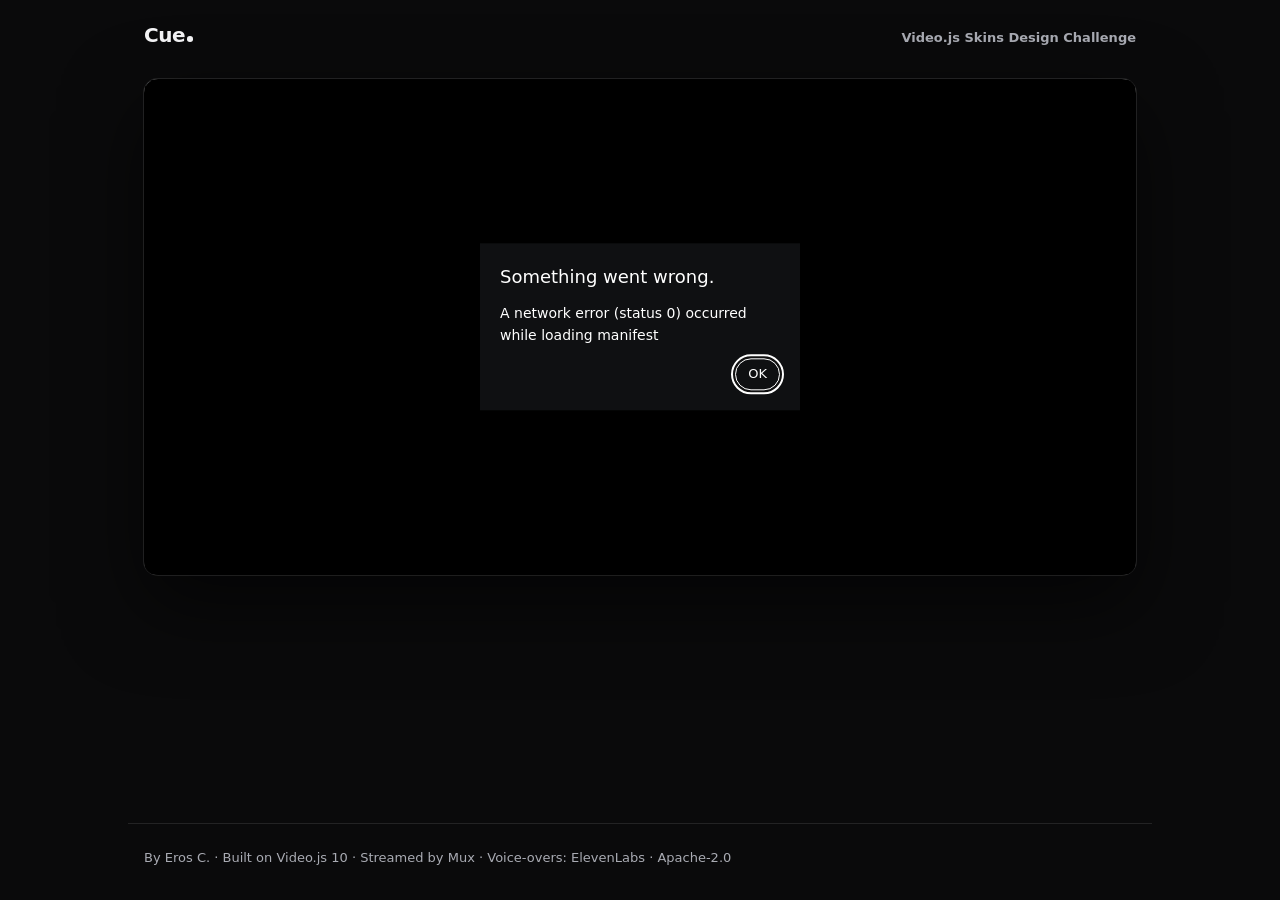
==== cue/index.html @ 3f276269 "Cue: faint play when paused again (/cue/) Co-Authored-By: Claude Opus 5.5 <noreply@anthropic.com>" ====
<!doctype html>
<html lang="en">
  <head>
    <meta charset="UTF-8" />
    <meta name="viewport" content="width=device-width, initial-scale=1" />
    <title>Cue — a Video.js 10 skin</title>
    <meta name="description" content="Cue is a quiet Video.js 10 skin. The controls appear when you reach for them, it speaks five languages, and it turns any sentence into a clip." />
    <meta name="color-scheme" content="dark" />
    <script type="module" crossorigin src="./assets/cue-_woLeZLy.js"></script>
    <link rel="modulepreload" crossorigin href="./assets/modulepreload-polyfill-P2Xu9kJm.js">
    <link rel="modulepreload" crossorigin href="./assets/player-DrbThis0.js">
    <link rel="stylesheet" crossorigin href="./assets/player-CLgrobQz.css">
    <link rel="stylesheet" crossorigin href="./assets/cue-BC_3aW2K.css">
  </head>
  <body>
    <header class="top">
      <span class="mark">Cue<i aria-hidden="true"></i></span>
      <span class="top-note">Video.js Skins Design Challenge</span>
    </header>

    <main class="page">
      <h1 class="sr-only">Cue, a Video.js 10 skin</h1>
      <div id="player" class="player"></div>
    </main>

    <footer class="foot">
      By Eros C. · Built on Video.js 10 · Streamed by Mux · Voice-overs: ElevenLabs · Apache-2.0
    </footer>
  </body>
</html>
---- cue/assets/player-CLgrobQz.css ----
@layer base{@scope(.media-skin){:scope{text-align:start;text-transform:none;letter-spacing:normal;font-style:normal;font-weight:400}:scope,*,:before,:after{box-sizing:border-box;border:0 solid;margin:0;padding:0}button{font:inherit;color:inherit;text-transform:none;letter-spacing:inherit;appearance:none;background:0 0}img,svg,media-icon{max-width:100%;display:block}svg[fill=currentColor]{fill:currentColor}svg[fill=none]{fill:none}svg[stroke=currentColor]{stroke:currentColor}video{border-radius:inherit;object-fit:var(--media-object-fit,contain);object-position:var(--media-object-position,center);width:100%;max-width:100%;height:100%;display:block}media-icon>svg{width:100%;height:100%}media-tooltip-group,media-dialog,media-alert-dialog,media-error-dialog,media-controls{display:contents}[hidden][hidden]{display:none!important}}@media (prefers-reduced-motion:no-preference){.media-skin{interpolate-size:allow-keywords}}@supports not selector(:popover-open){:where(.media-skin) [popover]:not([data-open],[data-ending-style]){display:none!important}.media-skin:is([data-preset=audio],[data-preset=live-audio]){overflow:visible!important}}}@layer components{@scope(.media-skin){:scope{--media-caption-track-duration:var(--media-duration-controls);--media-caption-track-delay:25ms;--media-caption-track-y:calc(var(--media-spacing) * -3)}video::-webkit-media-text-track-container{z-index:20;scale:.98;translate:0 var(--media-caption-track-y);transition:translate var(--media-caption-track-duration) ease-out;transition-delay:var(--media-caption-track-delay);font-family:inherit}:scope[data-controls-visible]{--media-caption-track-y:var(--media-caption-controls-y)}:scope[data-theme=compat] video::-webkit-media-text-track-container{translate:none;scale:none;transform:translateY(var(--media-caption-track-y,0px)) scale(.98);transition-property:transform}@container media-root (width<42rem){:scope[data-theme=default][data-controls-visible] video{--media-caption-track-y:calc(var(--media-spacing) * -14)}:scope[data-theme=neutral][data-controls-visible] video{--media-caption-track-y:calc(var(--media-spacing) * -17)}}}@scope(.media-skin[data-theme=scaffold][data-preset=video]){.media-button{width:calc(var(--media-spacing) * 8);height:calc(var(--media-spacing) * 8);cursor:pointer;background-color:var(--media-background);color:inherit;border-radius:0;outline-style:none;flex-shrink:0;place-items:center;padding:0;display:grid;position:relative}@media (hover:hover){.media-button:hover{background-color:var(--media-button-highlight)}}.media-button:focus-visible{background-color:var(--media-button-highlight);outline-offset:2px;outline-width:2px;outline-style:solid;outline-color:var(--media-ring)}.media-button:disabled,.media-button[aria-disabled=true]{cursor:not-allowed;opacity:.4}.media-button[aria-expanded=true]{background-color:var(--media-button-highlight)}.media-button[data-hidden]{display:none}@media (forced-colors:active){.media-button{color:buttontext;forced-color-adjust:none;background-color:buttonface;border:1px solid buttontext}@media (hover:hover){.media-button:hover{color:highlighttext;background-color:highlight}}.media-button:focus-visible{color:highlighttext;background-color:highlight}.media-button[aria-disabled=true]{color:graytext;opacity:1}.media-button[aria-expanded=true]{color:highlighttext;background-color:highlight}}@media (pointer:coarse){.media-button:before{content:"";position:absolute;inset:-3px}}@media (prefers-reduced-transparency:reduce),(prefers-contrast:more){@media (hover:hover){.media-button:hover{background-color:var(--media-foreground);color:var(--media-background)}}.media-button:focus-visible,.media-button[aria-expanded=true]{background-color:var(--media-foreground);color:var(--media-background)}}}@scope(.media-skin[data-theme=scaffold][data-preset=video]){.media-dialog-backdrop{z-index:40;background-color:#000;position:absolute;inset:0}.media-dialog-backdrop:not([data-open]){display:none}.media-dialog-backdrop[data-scope=document]{position:fixed}.media-dialog-close{height:calc(var(--media-spacing) * 8);width:auto;padding-inline:calc(var(--media-spacing) * 3);border-style:solid;border-color:currentColor;justify-self:flex-end;border-style:solid!important;border-width:1px!important}.media-dialog-description{font-size:calc(var(--media-spacing) * 3.5)}.media-dialog-popup{z-index:50;max-height:calc(100% - var(--media-spacing) * 8);width:calc(100% - var(--media-spacing) * 8);max-width:calc(var(--media-spacing) * 80);gap:calc(var(--media-spacing) * 3);background-color:var(--media-popover);padding:calc(var(--media-spacing) * 5);color:var(--media-popover-foreground);border-radius:0;outline-style:none;display:grid;position:absolute;top:50%;left:50%;overflow:auto;transform:translate(-50%,-50%)}.media-dialog-popup:not([data-open]){display:none}.media-dialog-popup:focus-visible{outline-offset:-2px;outline-width:2px;outline-style:solid;outline-color:var(--media-ring)}.media-dialog-popup[data-scope=document]{max-height:calc(100dvh - var(--media-spacing) * 8);position:fixed}@media (forced-colors:active){.media-dialog-popup{border:1px solid canvastext}}@media (prefers-reduced-transparency:reduce),(prefers-contrast:more){.media-dialog-popup{border:1px solid}}.media-dialog-title{font-size:calc(var(--media-spacing) * 4.5);line-height:calc(var(--media-spacing) * 7)}}@scope(.media-skin[data-theme=scaffold][data-preset=video]){.media-indicator{pointer-events:none;align-items:center;gap:calc(var(--media-spacing) * 2);background-color:var(--media-background);padding-inline:calc(var(--media-spacing) * 2.5);padding-block:var(--media-spacing);border-radius:0;display:flex}@media (forced-colors:active){.media-indicator{color:canvastext;background-color:canvas;outline:1px solid canvastext}}@media (prefers-reduced-transparency:reduce),(prefers-contrast:more){.media-indicator{background-color:var(--media-background);outline:1px solid}}.media-indicator-group{pointer-events:none;z-index:20;grid-template-columns:repeat(3,minmax(0,1fr));place-items:center;display:grid;position:absolute;inset:0}@media (forced-colors:active){.media-indicator-group{z-index:40}}.media-status-indicator{margin-top:calc(var(--media-spacing) * 3);grid-row-start:1;grid-column-start:2;align-self:flex-start}@scope(.media-status-indicator){:scope[data-status=captions-off] .media-status-indicator-captions-off-icon,:scope[data-status=captions-on] .media-status-indicator-captions-on-icon,:scope[data-status=fullscreen] .media-status-indicator-fullscreen-enter-icon,:scope[data-status=exit-fullscreen] .media-status-indicator-fullscreen-exit-icon{display:block}}.media-status-indicator-icon{width:calc(var(--media-spacing) * 4.5);height:calc(var(--media-spacing) * 4.5);flex-shrink:0;display:none}@scope(.media-status-indicator){:scope[data-status=pip] .media-status-indicator-pip-enter-icon,:scope[data-status=exit-pip] .media-status-indicator-pip-exit-icon{display:block}}.media-volume-indicator{margin-top:calc(var(--media-spacing) * 3.5);grid-row-start:1;grid-column-start:2;align-self:flex-start}.media-volume-indicator-fill{align-items:center;gap:calc(var(--media-spacing) * 2);display:flex}.media-volume-indicator-fill:where(:is(:lang(ae),:lang(ar),:lang(arc),:lang(bcc),:lang(bqi),:lang(ckb),:lang(dv),:lang(fa),:lang(glk),:lang(he),:lang(ku),:lang(mzn),:lang(nqo),:lang(pnb),:lang(ps),:lang(sd),:lang(ug),:lang(ur),:lang(yi)),[dir=rtl],[dir=rtl] *){flex-direction:row-reverse}@scope(.media-volume-indicator){:scope[data-level=high] .media-volume-indicator-high-icon{display:block}}.media-volume-indicator-icon{width:calc(var(--media-spacing) * 4.5);height:calc(var(--media-spacing) * 4.5);flex-shrink:0;display:none}@scope(.media-volume-indicator){:scope[data-level=low] .media-volume-indicator-low-icon,:scope[data-level=off] .media-volume-indicator-off-icon{display:block}}.media-volume-indicator-value{font-variant-numeric:tabular-nums}}@scope(.media-skin[data-theme=scaffold][data-preset=video]){.media-seek-indicator{margin-inline:calc(var(--media-spacing) * 3);flex-direction:column;grid-row-start:1;grid-column-start:2;justify-content:center;gap:var(--media-spacing)!important}.media-seek-indicator[data-direction=backward]{grid-column-start:1;justify-self:flex-start}.media-seek-indicator[data-direction=forward],.media-seek-indicator:where(:is(:lang(ae),:lang(ar),:lang(arc),:lang(bcc),:lang(bqi),:lang(ckb),:lang(dv),:lang(fa),:lang(glk),:lang(he),:lang(ku),:lang(mzn),:lang(nqo),:lang(pnb),:lang(ps),:lang(sd),:lang(ug),:lang(ur),:lang(yi)),[dir=rtl],[dir=rtl] *)[data-direction=backward]{grid-column-start:3;justify-self:flex-end}.media-seek-indicator:where(:is(:lang(ae),:lang(ar),:lang(arc),:lang(bcc),:lang(bqi),:lang(ckb),:lang(dv),:lang(fa),:lang(glk),:lang(he),:lang(ku),:lang(mzn),:lang(nqo),:lang(pnb),:lang(ps),:lang(sd),:lang(ug),:lang(ur),:lang(yi)),[dir=rtl],[dir=rtl] *)[data-direction=forward]{grid-column-start:1;justify-self:flex-start}.media-seek-indicator-icon{width:calc(var(--media-spacing) * 4.5);height:calc(var(--media-spacing) * 4.5)}@scope(.media-seek-indicator){:scope[data-direction=backward] .media-seek-indicator-icon{transform:scaleX(-1)}}.media-seek-indicator-value{font-variant-numeric:tabular-nums}}@scope(.media-skin[data-theme=scaffold][data-preset=video]){.media-status-announcer{white-space:nowrap;clip:rect(0, 0, 0, 0);width:1px;height:1px;position:absolute;overflow:hidden}}@scope(.media-skin[data-theme=scaffold][data-preset=video]){.media-poster{width:100%;height:100%;position:absolute;inset:0}.media-poster:not([data-visible]){display:none}.media-poster-image{object-fit:var(--media-object-fit,contain);object-position:var(--media-object-position,center);width:100%;height:100%}}.media-poster>slot::slotted(img){object-fit:var(--media-object-fit,contain);object-position:var(--media-object-position,center);width:100%;display:block;height:100%!important}.media-poster>slot::slotted(img:not([src]):not([srcset])){visibility:hidden}:where(.media-skin[data-theme=scaffold][data-preset=video]) .media-poster{width:100%;height:100%;position:absolute;inset:0}:where(.media-skin[data-theme=scaffold][data-preset=video]) .media-poster:not([data-visible]){display:none}:where(.media-skin[data-theme=scaffold][data-preset=video]) .media-poster-image{object-fit:var(--media-object-fit,contain);object-position:var(--media-object-position,center);width:100%;height:100%}@scope(.media-skin[data-theme=scaffold][data-preset=video]){.media-buffering-indicator{pointer-events:none;place-items:center;display:grid;position:absolute;inset:0}.media-buffering-indicator:not([data-visible]){--media-spinner-animation:none;display:none}@media (prefers-reduced-motion:reduce){.media-buffering-indicator{--media-spinner-animation:none}}.media-buffering-indicator-backdrop{z-index:40}@scope(.media-buffering-indicator-controls){:scope:not([data-visible]) .media-buffering-indicator-backdrop{background-color:#0006}}@media (forced-colors:active){.media-buffering-indicator-backdrop{background-color:#0000!important}}.media-buffering-indicator-controls{display:contents}.media-buffering-indicator-spinner-icon{width:calc(var(--media-spacing) * 7);height:calc(var(--media-spacing) * 7)}}@scope(.media-skin[data-theme=scaffold][data-preset=video]){.media-popup{color:inherit;border-style:solid;border-width:0;margin:0;overflow:visible}.media-popup[data-ending-style]{transform:none}.media-popup[data-starting-style]{transform:translate(var(--media-popup-translate-x-distance,0), var(--media-popup-translate-y-distance,0))}.media-popup[data-side=bottom]{transform-origin:top;--media-popup-translate-y-distance:calc(var(--media-popup-translate-distance) * -1)}.media-popup[data-side=left]{transform-origin:100%;--media-popup-translate-x-distance:var(--media-popup-translate-distance)}.media-popup[data-side=right]{transform-origin:0;--media-popup-translate-x-distance:calc(var(--media-popup-translate-distance) * -1)}.media-popup[data-side=top]{transform-origin:bottom;--media-popup-translate-y-distance:var(--media-popup-translate-distance)}.media-popup:is([data-starting-style],[data-ending-style]){scale:var(--media-hidden-popup-scale) var(--media-hidden-popup-scale);opacity:0;filter:blur(var(--media-hidden-popup-blur))}.media-popup-safe-area:before{pointer-events:auto;content:"";position:absolute}.media-popup-safe-area[data-side=bottom]:before{content:"";height:var(--media-popup-side-offset);inset-inline:0;bottom:100%}.media-popup-safe-area[data-side=left]:before{content:"";width:var(--media-popup-side-offset);inset-block:0;left:100%}.media-popup-safe-area[data-side=right]:before{content:"";width:var(--media-popup-side-offset);inset-block:0;right:100%}.media-popup-safe-area[data-side=top]:before{content:"";height:var(--media-popup-side-offset);inset-inline:0;top:100%}.media-tooltip-popup{pointer-events:none;z-index:20;background-color:var(--media-popover);padding-inline:calc(var(--media-spacing) * 1.5);padding-block:calc(var(--media-spacing) * .5);white-space:nowrap;color:var(--media-popover-foreground);--media-popup-side-offset:var(--media-tooltip-side-offset);--media-tooltip-side-offset:calc(var(--media-spacing) * 9);border-radius:0;box-shadow:0 0 #0000,0 0 #0000,0 0 #0000,0 0 #0000,0 0 #0000}.media-tooltip-popup[data-open]{align-items:center;gap:var(--media-spacing);display:flex}@media (forced-colors:active){.media-tooltip-popup{outline-width:1px;outline-style:solid}}@media (prefers-reduced-transparency:reduce),(prefers-contrast:more){.media-tooltip-popup{outline-width:1px;outline-style:solid}}.media-tooltip-shortcut{text-align:center;min-width:1.5em;font-family:inherit;font-size:calc(var(--media-spacing) * 2.75);background-color:oklab(100% 0 5.96046e-8/.1);padding:.1em;line-height:1.25}}@scope(.media-skin[data-theme=scaffold][data-preset=video]){.media-button-icon{width:calc(var(--media-spacing) * 4.5);height:calc(var(--media-spacing) * 4.5);grid-row-start:1;grid-column-start:1}.media-seek-button-backward-icon{transform:scaleX(-1)}.media-seek-button-backward-label{left:-1px}.media-seek-button-content{display:grid;position:relative}.media-seek-button-forward-label{right:-1px}.media-seek-button-label{bottom:calc(var(--media-spacing) * -.75);font-size:calc(var(--media-spacing) * 2.25);font-variant-numeric:tabular-nums;position:absolute}}@scope(.media-skin[data-theme=scaffold][data-preset=video]){.media-menu-indicator{opacity:0;flex-shrink:0;margin-inline-start:auto;margin-inline-end:calc(var(--media-spacing) * -1)}@scope(.media-menu-radio-item){:scope[aria-checked=true] .media-menu-indicator{opacity:1}}.media-menu-radio-icon{width:calc(var(--media-spacing) * 4.5);height:calc(var(--media-spacing) * 4.5);opacity:.7;flex-shrink:0}.media-menu-radio-item{min-height:calc(var(--media-spacing) * 8);cursor:pointer;justify-content:space-between;align-items:center;gap:calc(var(--media-spacing) * 3);background-color:var(--media-background);width:100%;padding-inline:calc(var(--media-spacing) * 2);background-clip:padding-box;border-radius:0;flex-shrink:0;padding-block:0;display:flex}.media-menu-radio-item:focus-visible{outline-offset:-2px;outline:2px solid}.media-menu-radio-item[data-custom]{font-style:italic}.media-menu-radio-item[data-highlighted]{background-color:var(--media-button-highlight)}@media (forced-colors:active){.media-menu-radio-item[data-highlighted]{background-color:var(--media-accent);color:var(--media-accent-foreground)}}@media (prefers-reduced-transparency:reduce),(prefers-contrast:more){.media-menu-radio-item[data-highlighted]{background-color:var(--media-accent);color:var(--media-accent-foreground)}}}@scope(.media-skin[data-theme=scaffold][data-preset=video]){.media-menu-back-chevron{width:calc(var(--media-spacing) * 4);height:calc(var(--media-spacing) * 4);opacity:.7;flex-shrink:0;transform:rotate(180deg)}.media-menu-back-chevron:where(:is(:lang(ae),:lang(ar),:lang(arc),:lang(bcc),:lang(bqi),:lang(ckb),:lang(dv),:lang(fa),:lang(glk),:lang(he),:lang(ku),:lang(mzn),:lang(nqo),:lang(pnb),:lang(ps),:lang(sd),:lang(ug),:lang(ur),:lang(yi)),[dir=rtl],[dir=rtl] *){transform:none}.media-menu-back-item{min-height:calc(var(--media-spacing) * 8);cursor:pointer;align-items:center;gap:calc(var(--media-spacing) * 1.5);background-color:var(--media-background);width:100%;padding-inline:calc(var(--media-spacing) * 2);text-align:start;white-space:nowrap;background-clip:padding-box;border-radius:0;flex-shrink:0;padding-block:0;display:flex}.media-menu-back-item:focus-visible{outline-offset:-2px;outline:2px solid}.media-menu-back-item[data-highlighted]{background-color:var(--media-button-highlight)}@media (forced-colors:active){.media-menu-back-item[data-highlighted]{background-color:var(--media-accent);color:var(--media-accent-foreground)}}@media (prefers-reduced-transparency:reduce),(prefers-contrast:more){.media-menu-back-item[data-highlighted]{background-color:var(--media-accent);color:var(--media-accent-foreground)}}.media-menu-badge{background-color:var(--media-muted);padding-inline:calc(var(--media-spacing) * 1.5);font-size:calc(var(--media-spacing) * 2.75);border-radius:0}.media-menu-content{overscroll-behavior:none;max-height:100%;padding:calc(var(--media-spacing) * 2);clip-path:inset(0);outline-style:none;flex-direction:column;display:flex;position:absolute;overflow:auto;gap:calc(var(--media-spacing) * 2)!important}@media (forced-colors:active){.media-menu-content{outline-offset:2px;outline:2px solid #0000}}.media-menu-content:not([data-submenu]){inset-inline:0;top:0}.media-menu-content:not([data-submenu])[data-child-open]{clip-path:inset(0 0 0 100%);transform:translate(-100%)}.media-menu-content[data-submenu]{z-index:10;inset-inline:0;top:0}.media-menu-content:not([data-submenu])[data-child-open]:where(:is(:lang(ae),:lang(ar),:lang(arc),:lang(bcc),:lang(bqi),:lang(ckb),:lang(dv),:lang(fa),:lang(glk),:lang(he),:lang(ku),:lang(mzn),:lang(nqo),:lang(pnb),:lang(ps),:lang(sd),:lang(ug),:lang(ur),:lang(yi)),[dir=rtl],[dir=rtl] *){clip-path:inset(0 100% 0 0);transform:translate(100%)}.media-menu-forward-chevron{width:calc(var(--media-spacing) * 4);height:calc(var(--media-spacing) * 4);opacity:.7;flex-shrink:0}.media-menu-forward-chevron:where(:is(:lang(ae),:lang(ar),:lang(arc),:lang(bcc),:lang(bqi),:lang(ckb),:lang(dv),:lang(fa),:lang(glk),:lang(he),:lang(ku),:lang(mzn),:lang(nqo),:lang(pnb),:lang(ps),:lang(sd),:lang(ug),:lang(ur),:lang(yi)),[dir=rtl],[dir=rtl] *){transform:scaleX(-1)}.media-menu-hint{align-items:center;gap:var(--media-spacing);opacity:.7;min-width:0;margin-inline-start:auto;padding-inline-start:calc(var(--media-spacing) * 2);display:inline-flex}.media-menu-hint-label{max-width:calc(var(--media-spacing) * 24);text-overflow:ellipsis;white-space:nowrap;overflow:hidden}.media-menu-item{min-height:calc(var(--media-spacing) * 8);cursor:pointer;align-items:center;gap:calc(var(--media-spacing) * 1.5);background-color:var(--media-background);width:100%;padding-inline:calc(var(--media-spacing) * 2);text-align:start;white-space:nowrap;background-clip:padding-box;border-radius:0;flex-shrink:0;padding-block:0;display:flex}.media-menu-item:focus-visible{outline-offset:-2px;outline:2px solid}.media-menu-item[data-highlighted]{background-color:var(--media-button-highlight)}.media-menu-item[data-availability=unavailable],.media-menu-item[data-availability=unsupported]{display:none}@media (forced-colors:active){.media-menu-item[data-highlighted]{background-color:var(--media-accent);color:var(--media-accent-foreground)}}@media (prefers-reduced-transparency:reduce),(prefers-contrast:more){.media-menu-item[data-highlighted]{background-color:var(--media-accent);color:var(--media-accent-foreground)}}.media-menu-popup{z-index:20;height:var(--media-menu-height);max-height:min(var(--media-menu-available-height,calc(var(--media-spacing) * 56)), calc(var(--media-spacing) * 56));width:var(--media-menu-width);max-width:var(--media-menu-available-width);min-width:calc(var(--media-spacing) * 44);overscroll-behavior:none;background-color:var(--media-popover);color:var(--media-popover-foreground);--media-popover-side-offset:calc(var(--media-spacing) * 9);--media-popup-side-offset:var(--media-popover-side-offset);border-radius:0;margin:0;padding:0;box-shadow:0 0 #0000,0 0 #0000,0 0 #0000,0 0 #0000,0 0 #0000;overflow:hidden!important}@media (forced-colors:active){.media-menu-popup{outline-width:1px;outline-style:solid}}@media (prefers-reduced-transparency:reduce),(prefers-contrast:more){.media-menu-popup{outline-width:1px;outline-style:solid}}.media-menu-radio-group{gap:calc(var(--media-spacing) * 2);flex-direction:column;display:flex}.media-menu-separator{display:none}.media-menu-tier{font-size:calc(var(--media-spacing) * 2.75);opacity:.7;padding-inline-start:calc(var(--media-spacing) * .5);padding-top:1px;line-height:1}.media-menu-trigger-icon{width:calc(var(--media-spacing) * 4.5);height:calc(var(--media-spacing) * 4.5);opacity:.7;flex-shrink:0}}@scope(.media-skin[data-theme=scaffold][data-preset=video]){.media-settings-button-label{clip-path:inset(50%);white-space:nowrap;border-width:0;width:1px;height:1px;margin:-1px;padding:0;position:absolute;overflow:hidden}}@scope(.media-skin[data-theme=scaffold][data-preset=video]){}@scope(.media-skin[data-theme=scaffold][data-preset=video]){.video-controls-slider-row{width:100%}}@scope(.media-skin[data-theme=scaffold][data-preset=video]){.media-slider-thumbnail{max-width:calc(var(--media-spacing) * 39);background-color:var(--media-background);border-radius:0;display:block;overflow:hidden}.media-slider-thumbnail-image{display:block}.media-time-slider{height:calc(var(--media-spacing) * 4);min-width:calc(var(--media-spacing) * 12);cursor:pointer;flex:1;align-items:center;display:flex;position:relative}.media-time-slider[data-disabled]{cursor:not-allowed;opacity:.4}@media (forced-colors:active){.media-time-slider[data-disabled]{color:graytext;opacity:1}}.media-time-slider-audio-buffer{background-color:#b3b3b3!important}.media-time-slider-audio-preview-meta{padding-block:calc(var(--media-spacing) * .5);color:var(--media-foreground);border-radius:0;width:auto!important;padding-inline:calc(var(--media-spacing) * 1.5)!important}@media (forced-colors:active){.media-time-slider-audio-preview-meta{outline-width:1px;outline-style:solid}}@media (prefers-reduced-transparency:reduce),(prefers-contrast:more){.media-time-slider-audio-preview-meta{outline-width:1px;outline-style:solid}}.media-time-slider-audio-track:before{content:"";background-color:var(--media-muted)!important}@media (forced-colors:active){.media-time-slider-audio-track:before{content:"";background-color:canvas!important}}.media-time-slider-buffer{inset-block:0;left:calc(var(--media-slider-chapter-start,0%) + var(--media-spacing) * var(--media-chapter-inset-start,0));right:max(calc(100% - var(--media-slider-buffer,0%)), calc(100% - var(--media-slider-chapter-end,100%) + var(--media-spacing) * var(--media-chapter-inset-end,0)));clip-path:inset(-1px 0);background-color:oklab(100% 0 5.96046e-8/.1);border-radius:0;position:absolute}@media (forced-colors:active){.media-time-slider-buffer{forced-color-adjust:none;background-image:repeating-linear-gradient(135deg,canvastext 0 1px,canvas 1px 3px);opacity:1!important}}.media-time-slider-chapter{--media-chapter-inset-end:.5;--media-chapter-inset-start:.5;clip-path:inset(0 calc(100% - var(--media-slider-chapter-end)) 0 var(--media-slider-chapter-start));align-items:center;display:flex;position:absolute;inset:0}.media-time-slider-chapter:first-of-type{--media-chapter-inset-start:0}.media-time-slider-chapter:last-of-type{--media-chapter-inset-end:0}.media-time-slider-chapter-title{text-overflow:ellipsis;white-space:nowrap;opacity:.7;min-width:0;overflow:hidden}.media-time-slider-chapter-title:empty{display:none}.media-time-slider-chapters{align-items:center;width:100%;height:100%;display:flex;position:relative}.media-time-slider-fill{inset-block:0;left:calc(var(--media-slider-chapter-start,0%) + var(--media-spacing) * var(--media-chapter-inset-start,0));right:max(calc(100% - var(--media-slider-fill,0%)), calc(100% - var(--media-slider-chapter-end,100%) + var(--media-spacing) * var(--media-chapter-inset-end,0)));clip-path:inset(-1px 0);background-color:var(--media-accent);border-radius:0;position:absolute}@scope(.media-time-slider){:scope[data-dragging] .media-time-slider-fill{left:calc(var(--media-slider-chapter-start,0%) + var(--media-spacing) * var(--media-chapter-inset-start,0));right:max(calc(100% - var(--media-slider-pointer,0%)), calc(100% - var(--media-slider-chapter-end,100%) + var(--media-spacing) * var(--media-chapter-inset-end,0)));clip-path:inset(-1px 0)}}@media (forced-colors:active){.media-time-slider-fill{forced-color-adjust:none;background-color:canvas;background-image:linear-gradient(highlight,highlight)}}.media-time-slider-preview{pointer-events:none;bottom:calc(100% + var(--media-spacing) * 3);max-width:calc(var(--media-spacing) * 39);transform-origin:bottom;justify-items:center;gap:var(--media-spacing);opacity:0;display:grid}@scope(.media-time-slider){:scope[data-disabled] .media-time-slider-preview{display:none}}@scope(.media-time-slider){:scope[data-dragging] .media-time-slider-preview,:scope[data-pointing] .media-time-slider-preview{opacity:1}}.media-time-slider-preview-label{align-items:center;gap:calc(var(--media-spacing) * 2);min-width:0;max-width:100%;display:flex}.media-time-slider-preview-meta{width:100%;min-width:0;padding-inline:calc(var(--media-spacing) * 2);padding-block:var(--media-spacing);justify-content:center;display:flex}.media-time-slider-thumb{left:var(--media-slider-fill,0%);width:calc(var(--media-spacing) * 3);height:calc(var(--media-spacing) * 3);border-style:solid;border-width:1px;border-color:var(--media-foreground);background-color:var(--media-foreground);border-radius:0;outline-style:none;position:absolute;transform:translate(-50%)}@scope(.media-time-slider){:scope[data-dragging] .media-time-slider-thumb{left:var(--media-slider-pointer)}}.media-time-slider-thumb:focus-visible{outline-offset:2px;outline:2px solid}@media (forced-colors:active){.media-time-slider-thumb{forced-color-adjust:none;background-color:highlight;border:1px solid canvastext}}.media-time-slider-track{isolation:isolate;height:calc(var(--media-spacing) * 1.5);border-radius:0;position:absolute;inset-inline:0}.media-time-slider-track:before{inset-block:0;left:calc(var(--media-slider-chapter-start) + var(--media-spacing) * var(--media-chapter-inset-start));right:calc(100% - var(--media-slider-chapter-end) + var(--media-spacing) * var(--media-chapter-inset-end));clip-path:inset(-1px);content:"";background-color:oklab(100% 0 5.96046e-8/.1);border-radius:0;position:absolute}@media (forced-colors:active){.media-time-slider-track{height:calc(var(--media-spacing) * 1.5)}.media-time-slider-track:before{content:"";forced-color-adjust:none;background-color:canvas;border:1px solid canvastext;opacity:1!important}}.media-time-slider-value{font-variant-numeric:tabular-nums;flex-shrink:0}}:where(.media-skin[data-theme=scaffold][data-preset=video]) .media-slider-thumbnail{max-width:calc(var(--media-spacing) * 39);background-color:var(--media-background);border-radius:0;display:block;overflow:hidden}:where(.media-skin[data-theme=scaffold][data-preset=video]) .media-slider-thumbnail-image{display:block}@scope(.media-skin[data-theme=scaffold][data-preset=video]){:where(.media-captions-button)[data-active] .media-captions-button-off-icon,.media-captions-button-on-icon{display:none}@scope(.media-captions-button){:scope[data-active] .media-captions-button-on-icon{display:block}}}@scope(.media-skin[data-theme=scaffold][data-preset=video]){.media-live-button{align-items:center;gap:calc(var(--media-spacing) * 1.5);font-size:calc(var(--media-spacing) * 2.75);grid-auto-flow:column;width:auto!important;padding-inline:calc(var(--media-spacing) * 2.5)!important}.media-live-button-dot{width:calc(var(--media-spacing) * 2);height:calc(var(--media-spacing) * 2);opacity:.4;background-color:currentColor;border-radius:0;flex-shrink:0;display:inline-block}@scope(.media-live-button){:scope[data-live-edge] .media-live-button-dot{opacity:1;background-color:#f43f5e}}}@scope(.media-skin[data-theme=scaffold][data-preset=video]){.media-button-icon-base{width:calc(var(--media-spacing) * 4.5);height:calc(var(--media-spacing) * 4.5);grid-row-start:1;grid-column-start:1;display:none}.media-play-button-audio{display:inline-flex;position:relative}.media-play-button-buffering{z-index:20;background-color:var(--media-background)}@scope(.media-play-button){:scope[data-started]:not([data-paused]):not([data-ended]) .media-play-button-pause-icon,:scope:not([data-ended]):not([data-started]) .media-play-button-play-icon,:scope:not([data-ended])[data-paused] .media-play-button-play-icon,:scope[data-ended] .media-play-button-restart-icon{display:block}}}@scope(.media-skin[data-theme=scaffold][data-preset=video]){.media-mute-button-high-icon{display:none}@scope(.media-mute-button){:scope:not([data-muted]) .media-mute-button-high-icon{display:block}}.media-mute-button-off-icon{display:none}@scope(.media-mute-button){:scope[data-muted] .media-mute-button-off-icon{display:block}}}@scope(.media-skin[data-theme=scaffold][data-preset=video]){.media-volume-popover-popup{z-index:20;height:calc(var(--media-spacing) * 24);width:calc(var(--media-spacing) * 7);background-color:var(--media-popover);padding-inline:calc(var(--media-spacing) * 3.5);padding-block:calc(var(--media-spacing) * 2.5);color:var(--media-popover-foreground);--media-popover-side-offset:calc(var(--media-spacing) * 9);--media-popup-side-offset:var(--media-popover-side-offset);border-radius:0;box-shadow:0 0 #0000,0 0 #0000,0 0 #0000,0 0 #0000,0 0 #0000}@media (forced-colors:active){.media-volume-popover-popup{outline-width:1px;outline-style:solid}}@media (prefers-reduced-transparency:reduce),(prefers-contrast:more){.media-volume-popover-popup{outline-width:1px;outline-style:solid}}}@scope(.media-skin[data-theme=scaffold][data-preset=video]){.media-volume-slider{cursor:pointer;--media-accent:var(--media-accent-color,var(--media-popover-foreground));justify-content:center;width:100%;height:100%;display:flex;position:relative}.media-volume-slider[data-disabled]{cursor:not-allowed;opacity:.4}.media-volume-slider-fill{height:var(--media-slider-fill,0%);background-color:var(--media-accent);border-radius:0;width:100%;position:absolute;bottom:0;left:0}@media (forced-colors:active){.media-volume-slider-fill{forced-color-adjust:none;background-color:highlight}}.media-volume-slider-thumb{bottom:var(--media-slider-fill,0%);width:calc(var(--media-spacing) * 3);height:calc(var(--media-spacing) * 3);background-color:var(--media-popover-foreground);border-radius:0;position:absolute;left:50%;transform:translate(-50%,50%)}.media-volume-slider-thumb:focus-visible{outline-offset:2px;outline:2px solid}@media (forced-colors:active){.media-volume-slider-thumb{forced-color-adjust:none;background-color:highlight;border:1px solid canvastext}}.media-volume-slider-track{height:100%;width:var(--media-spacing);background-color:gray;border-radius:0;position:absolute;bottom:0;left:50%;overflow:hidden;transform:translate(-50%)}@media (forced-colors:active){.media-volume-slider-track{width:calc(var(--media-spacing) * 1.5);forced-color-adjust:none;background-color:canvas;border:1px solid canvastext}}}@scope(.media-skin[data-theme=scaffold][data-preset=video]){.video-controls-bottom{pointer-events:auto;gap:calc(var(--media-spacing) * 2);background-color:var(--media-background);padding:calc(var(--media-spacing) * 3);inset-inline:0;flex-direction:column;display:flex;position:absolute;bottom:0}@scope(.video-controls-content){:scope:not([data-visible]) .video-controls-bottom{pointer-events:none;opacity:0}}@media (forced-colors:active){.video-controls-bottom{background-color:canvas;border-radius:0}}@media (prefers-reduced-transparency:reduce),(prefers-contrast:more){.video-controls-bottom{background-color:var(--media-background);border-radius:0}}.video-controls-buffering{display:contents}.video-controls-center{pointer-events:auto;align-items:center;gap:calc(var(--media-spacing) * 2);display:none;position:absolute;top:50%;left:50%;transform:translate(-50%,-50%)}@scope(.video-controls-content){:scope:not([data-visible]) .video-controls-center{pointer-events:none;opacity:0}}@scope(.video-controls-buffering){:scope[data-visible] .video-controls-center{display:none!important}}.video-controls-center:where(:is(:lang(ae),:lang(ar),:lang(arc),:lang(bcc),:lang(bqi),:lang(ckb),:lang(dv),:lang(fa),:lang(glk),:lang(he),:lang(ku),:lang(mzn),:lang(nqo),:lang(pnb),:lang(ps),:lang(sd),:lang(ug),:lang(ur),:lang(yi)),[dir=rtl],[dir=rtl] *){flex-direction:row-reverse}@media (forced-colors:active){.video-controls-center{background-color:#0000!important}}@media (prefers-reduced-transparency:reduce),(prefers-contrast:more){.video-controls-center{background-color:var(--media-background);padding-inline:calc(var(--media-spacing) * 2);border-radius:0}}@container media-root (width>=22.5rem){.video-controls-center{display:flex}}.video-controls-center-button{background-color:var(--media-background)!important;margin:0!important}@media (hover:hover){.video-controls-center-button:hover{background-color:var(--media-button-highlight)!important}}.video-controls-center-button:focus-visible,.video-controls-center-button[aria-expanded=true]{background-color:var(--media-button-highlight)!important}@media (forced-colors:active){.video-controls-center-button{background-color:buttonface!important}@media (hover:hover){.video-controls-center-button:hover{background-color:highlight!important}}.video-controls-center-button:focus-visible,.video-controls-center-button[aria-expanded=true]{background-color:highlight!important}}@media (prefers-reduced-transparency:reduce),(prefers-contrast:more){.video-controls-center-button{background-color:var(--media-background)!important}@media (hover:hover){.video-controls-center-button:hover{background-color:var(--media-foreground)!important}}.video-controls-center-button:focus-visible,.video-controls-center-button[aria-expanded=true]{background-color:var(--media-foreground)!important}}.video-controls-center-play{width:calc(var(--media-spacing) * 14.5)!important;height:calc(var(--media-spacing) * 14.5)!important}.video-controls-center-play-icon{width:calc(var(--media-spacing) * 7)!important;height:calc(var(--media-spacing) * 7)!important}.video-controls-content{pointer-events:none;z-index:30;position:absolute;inset:0}.video-controls-group{align-items:center;gap:calc(var(--media-spacing) * 2);display:flex}.video-controls-group:where(:is(:lang(ae),:lang(ar),:lang(arc),:lang(bcc),:lang(bqi),:lang(ckb),:lang(dv),:lang(fa),:lang(glk),:lang(he),:lang(ku),:lang(mzn),:lang(nqo),:lang(pnb),:lang(ps),:lang(sd),:lang(ug),:lang(ur),:lang(yi)),[dir=rtl],[dir=rtl] *){flex-direction:row-reverse}.video-controls-row{justify-content:space-between;align-items:center;gap:calc(var(--media-spacing) * 2);display:flex}.video-controls-row:where(:is(:lang(ae),:lang(ar),:lang(arc),:lang(bcc),:lang(bqi),:lang(ckb),:lang(dv),:lang(fa),:lang(glk),:lang(he),:lang(ku),:lang(mzn),:lang(nqo),:lang(pnb),:lang(ps),:lang(sd),:lang(ug),:lang(ur),:lang(yi)),[dir=rtl],[dir=rtl] *){flex-direction:row-reverse}.video-controls-start{min-width:0}.video-controls-top{pointer-events:auto;justify-content:flex-end;align-items:center;gap:calc(var(--media-spacing) * 2);padding:calc(var(--media-spacing) * 3);inset-inline:0;display:flex;position:absolute;top:0}@scope(.video-controls-content){:scope:not([data-visible]) .video-controls-top{pointer-events:none;opacity:0}}.video-controls-top:where(:is(:lang(ae),:lang(ar),:lang(arc),:lang(bcc),:lang(bqi),:lang(ckb),:lang(dv),:lang(fa),:lang(glk),:lang(he),:lang(ku),:lang(mzn),:lang(nqo),:lang(pnb),:lang(ps),:lang(sd),:lang(ug),:lang(ur),:lang(yi)),[dir=rtl],[dir=rtl] *){flex-direction:row-reverse}@media (forced-colors:active){.video-controls-top{inset-inline:0;background-color:canvas;border-radius:0;justify-content:flex-end;top:0;border-radius:0!important}}@media (prefers-reduced-transparency:reduce),(prefers-contrast:more){.video-controls-top{background-color:var(--media-background);border-radius:0}}@media (forced-colors:active){.video-controls-video-bottom{inset-inline:0;bottom:0;border-radius:0!important}}}@scope(.media-skin[data-theme=scaffold][data-preset=video]){.media-time-current-value{display:none}.media-time-current-value[data-unavailable]{opacity:.5}@container media-root (width>=20rem){.media-time-current-value{display:inline}}.media-time-duration-value{opacity:.7;display:none}.media-time-duration-value[data-unavailable]{opacity:.5}@container media-root (width>=20rem){.media-time-duration-value{display:inline}}.media-time-group{height:calc(var(--media-spacing) * 4);align-items:center;gap:var(--media-spacing);padding-inline:var(--media-spacing);font-variant-numeric:tabular-nums;flex-shrink:0;line-height:1;display:flex}.media-time-group:where(:is(:lang(ae),:lang(ar),:lang(arc),:lang(bcc),:lang(bqi),:lang(ckb),:lang(dv),:lang(fa),:lang(glk),:lang(he),:lang(ku),:lang(mzn),:lang(nqo),:lang(pnb),:lang(ps),:lang(sd),:lang(ug),:lang(ur),:lang(yi)),[dir=rtl],[dir=rtl] *){flex-direction:row-reverse}.media-time-separator{opacity:.7;display:none}.media-time-separator[data-unavailable]{opacity:.5}@container media-root (width>=20rem){.media-time-separator{display:inline}}.media-time-toggle{cursor:pointer;border-radius:0;outline-style:none}.media-time-toggle:focus-visible{outline-offset:2px;outline-width:2px;outline-style:solid;outline-color:var(--media-ring)}.media-time-toggle[data-disabled]{cursor:not-allowed;opacity:.4}@media (forced-colors:active){.media-time-toggle[data-disabled]{color:graytext;opacity:1}}@container media-root (width>=20rem){.media-time-toggle{display:none}}}@scope(.media-skin[data-theme=scaffold][data-preset=video]){.audio-controls-bottom{padding:calc(var(--media-spacing) * 3);position:static!important}.audio-controls-content{position:relative!important;inset:auto!important}}@scope(.media-skin[data-theme=scaffold][data-preset=video]){:where(.media-airplay-button)[data-airplay-state=connected] .media-airplay-button-enter-icon,.media-airplay-button-exit-icon{display:none}@scope(.media-airplay-button){:scope[data-airplay-state=connected] .media-airplay-button-exit-icon{display:block}}}@scope(.media-skin[data-theme=scaffold][data-preset=video]){.media-tooltip-screen-popup{--media-tooltip-side-offset:calc(var(--media-spacing) * 3)!important}}@scope(.media-skin[data-theme=scaffold][data-preset=video]){:where(.media-cast-button)[data-cast-state=connected] .media-cast-button-enter-icon,.media-cast-button-exit-icon{display:none}@scope(.media-cast-button){:scope[data-cast-state=connected] .media-cast-button-exit-icon{display:block}}.media-fullscreen-button-enter-icon{display:none}@scope(.media-fullscreen-button){:scope:not([data-fullscreen]) .media-fullscreen-button-enter-icon{display:block}}.media-fullscreen-button-exit-icon{display:none}@scope(.media-fullscreen-button){:scope[data-fullscreen] .media-fullscreen-button-exit-icon{display:block}}:where(.media-pip-button)[data-pip] .media-pip-button-enter-icon,.media-pip-button-exit-icon{display:none}@scope(.media-pip-button){:scope[data-pip] .media-pip-button-exit-icon{display:block}}}@scope(.media-skin[data-theme=scaffold][data-preset=video]){.media-title{pointer-events:none;text-overflow:ellipsis;white-space:nowrap;background-color:var(--media-background);min-width:0;padding-inline:calc(var(--media-spacing) * 2);font-size:calc(var(--media-spacing) * 4);color:var(--media-foreground);flex:1;overflow:hidden}.media-title:not([data-visible]){opacity:0}@media (forced-colors:active){.media-title{z-index:40;color:canvastext;background-color:#0000!important}}@media (prefers-reduced-transparency:reduce),(prefers-contrast:more){.media-title{background-color:var(--media-background)}}}@scope(.media-skin[data-theme=scaffold][data-preset=video]){.video-controls-backdrop{pointer-events:none;background-image:linear-gradient(#0006,#0000 40% 60%,#00000080);position:absolute;inset:0}.video-controls-backdrop:not([data-visible]){display:none}@media (forced-colors:active){.video-controls-backdrop{background-image:none}}}@scope(.media-skin[data-theme=scaffold][data-preset=video]){.video-controls-center-seek{display:none;width:calc(var(--media-spacing) * 8)!important;height:calc(var(--media-spacing) * 8)!important}@media (pointer:fine){.video-controls-center-seek{display:grid}}.video-controls-center-seek-icon{width:calc(var(--media-spacing) * 4.5);height:calc(var(--media-spacing) * 4.5)}}@scope(.media-skin[data-theme=scaffold][data-preset=video]){.media-container,:scope.media-container{border-radius:var(--media-video-border-radius);width:100%;min-width:0;height:100%;min-height:0;font-family:var(--media-font-family,inherit);font-size:calc(var(--media-spacing) * 3.25);color:var(--media-foreground);--spacing:var(--media-spacing);outline-style:none;display:block;position:relative;overflow:hidden;container:media-root/inline-size}.media-container:focus-visible,:scope.media-container:focus-visible{outline-offset:-2px;outline-width:2px;outline-style:solid;outline-color:var(--media-ring)}.media-video,:scope.media-video{background-color:#000}}.media-container>slot::slotted(video),:scope.media-container>slot::slotted(video){border-radius:inherit;object-fit:var(--media-object-fit,contain);object-position:var(--media-object-position,center);width:100%;max-width:100%;margin:0;display:block;height:100%!important}}@layer utilities;@layer base.theme{.media-skin{--media-background:#000;--media-foreground:#fff;--media-controls:#00000059;--media-controls-foreground:var(--media-foreground);--media-popover:#ffffff1a;--media-popover-foreground:var(--media-foreground);--media-primary:var(--media-accent-color,var(--media-default-accent-color));--media-primary-foreground:var(--media-accent-text-color,var(--media-default-accent-text-color));--media-accent:var(--media-accent-color,#ffffff1a);--media-accent-foreground:var(--media-accent-text-color,currentColor);--media-muted:#ffffff26;--media-muted-foreground:#ffffffa6;--media-border:#0000001a;--media-ring:#fff;--media-backdrop:#000;--media-live-color:#f9423d;--media-shadow-surface:0 1px 3px 0 #00000026, 0 1px 2px -1px #00000026;--media-shadow-surface-inset:inset 0 1px 0 0 #ffffff1a, inset 0 0 0 1px #ffffff0d;--media-shadow-thumb:0 0 0 1px #0000001a, 0 1px 3px 0 #00000059, 0 1px 2px -1px #00000059;--media-shadow-tooltip:0 0 0 1px var(--media-border), var(--media-shadow-surface);--media-shadow-separator:0 1px 0 0 #ffffff13;--media-shadow-current-color:oklch(from currentColor 0 0 0 / clamp(0, calc((l - .5) * .5), .15));--media-shadow-subtle-current-color:transparent;--media-text-shadow-dialog:0 1px 0 #00000040;--media-backdrop-filter-surface:blur(16px) saturate(125%);--media-backdrop-filter-indicator:blur(8px);--media-backdrop-filter-dialog:blur(16px) saturate(125%);--media-control-corner-shape:round;--media-control-radius:99px;--media-control-size:calc(var(--media-spacing) * 9);--media-controls-radius:var(--media-control-radius);--media-default-accent-color:#fff;--media-default-accent-text-color:#000;--media-duration-instant:50ms;--media-duration-fast:.1s;--media-duration:.15s;--media-duration-slow:.2s;--media-duration-slower:.25s;--media-duration-controls:.1s;--media-duration-dialog:.35s;--media-duration-indicator:var(--media-duration-slower);--media-duration-menu:.25s;--media-duration-slider:var(--media-duration-fast);--media-delay-dialog:.1s;--media-hidden-scale:.95;--media-hidden-blur:8px;--media-hidden-offset:calc(var(--media-spacing) * 1);--media-hidden-icon-scale:0;--media-hidden-indicator-scale:.9;--media-hidden-indicator-offset:-25%;--media-hidden-playback-scale:.85;--media-hidden-popup-scale:.95;--media-hidden-popup-blur:4px;--media-hidden-preview-scale:.8;--media-hidden-preview-offset:calc(var(--media-spacing) * 2);--media-hidden-seek-offset:60%;--media-menu-item-radius:calc(var(--media-spacing) * 2);--media-popover-boundary-offset:calc(var(--media-spacing) * 3);--media-popover-side-offset:calc(var(--media-spacing) * 3);--media-popup-radius:calc(var(--media-spacing) * 3);--media-popup-translate-distance:calc(var(--media-spacing) * 2);--media-tooltip-boundary-offset:var(--media-popover-boundary-offset);--media-tooltip-side-offset:var(--media-popover-side-offset);--media-dialog-radius:calc(var(--media-spacing) * 7);--media-dialog-width:calc(100% - var(--media-spacing) * 6);--media-dialog-max-width:calc(var(--media-spacing) * 72);--media-slider-preview-label-offset:calc(var(--media-spacing) * 10.5);--media-video-border-radius:var(--media-border-radius,28px);--media-scale:1;--media-scrollbar-thumb-color:#80808080;--media-spacing:calc(var(--media-scale-unit,16px) * var(--media-scale) / 4);scrollbar-color:var(--media-scrollbar-thumb-color) transparent;scrollbar-width:thin}@supports (color:color-mix(in oklab, red, red)){.media-skin{--media-accent:var(--media-accent-color,color-mix(in oklab, var(--media-default-accent-color) 10%, transparent));--media-muted-foreground:color-mix(in oklab, var(--media-foreground) 65%, transparent);--media-shadow-subtle-current-color:color-mix(in oklab, var(--media-shadow-current-color) 40%, transparent);--media-scrollbar-thumb-color:color-mix(in oklab, currentColor 30%, transparent)}}@supports (color:oklch(0 0 0)){.media-skin{--media-live-color:oklch(65% .22 27)}}@supports (color:contrast-color(red)){.media-skin{--media-primary-foreground:var(--media-accent-text-color,contrast-color(var(--media-primary)));--media-accent-foreground:var(--media-accent-text-color,contrast-color(var(--media-accent-color,var(--media-internal-accent-text-fallback,#000))))}}@supports (color:oklch(from red l c h)){.media-skin{--media-shadow-subtle-current-color:oklch(from var(--media-shadow-current-color) l c h / calc(alpha * .4))}}@supports (color:oklch(from currentColor l c h)){.media-skin{--media-scrollbar-thumb-color:oklch(from currentColor l c h / .3)}}.media-skin::-webkit-scrollbar-thumb{background:var(--media-scrollbar-thumb-color);border-radius:9999px}.media-skin:fullscreen{--media-object-fit:contain;--media-video-border-radius:0}@media (width>=1280px){.media-skin:fullscreen{--media-scale:1.25}}@media (width>=1536px){.media-skin:fullscreen{--media-scale:1.5}}@media (width>=1920px){.media-skin:fullscreen{--media-scale:1.75}}}@layer base.preset{.media-skin:is([data-preset=video],[data-preset=live-video]){--media-frame-border:var(--media-border-color,#0000001a);--media-controls-gradient-height:max(40%, calc(var(--media-spacing) * 40));--media-controls-bottom-gradient-height:max(50%, calc(var(--media-spacing) * 60));--media-caption-controls-y:calc(var(--media-spacing) * -16);--media-slider-preview-offset:calc(var(--media-spacing) * 9)}@supports (color:color-mix(in oklab, red, red)){.media-skin:is([data-preset=video],[data-preset=live-video]){--media-controls-gradient:linear-gradient(to top, color-mix(in oklab, var(--media-backdrop) 60%, transparent), color-mix(in oklab, var(--media-backdrop) 50.7%, transparent) 25%, color-mix(in oklab, var(--media-backdrop) 30%, transparent) 50%, color-mix(in oklab, var(--media-backdrop) 9.3%, transparent) 75%, transparent);--media-controls-top-gradient:linear-gradient(to bottom, color-mix(in oklab, var(--media-backdrop) 55%, transparent), color-mix(in oklab, var(--media-backdrop) 46.48%, transparent) 25%, color-mix(in oklab, var(--media-backdrop) 27.5%, transparent) 50%, color-mix(in oklab, var(--media-backdrop) 8.53%, transparent) 75%, transparent);--media-thumbnail-gradient:linear-gradient(to top, color-mix(in oklab, var(--media-backdrop) 50%, transparent), color-mix(in oklab, var(--media-backdrop) 10%, transparent), transparent)}.media-skin:is([data-preset=video],[data-preset=live-video])[data-theme=neutral]{--media-controls-gradient:linear-gradient(to top, color-mix(in oklab, var(--media-backdrop) 50%, transparent), color-mix(in oklab, var(--media-backdrop) 42.2%, transparent) 25%, color-mix(in oklab, var(--media-backdrop) 25%, transparent) 50%, color-mix(in oklab, var(--media-backdrop) 7.8%, transparent) 75%, transparent);--media-controls-top-gradient:linear-gradient(to bottom, color-mix(in oklab, var(--media-backdrop) 50%, transparent), color-mix(in oklab, var(--media-backdrop) 42.2%, transparent) 25%, color-mix(in oklab, var(--media-backdrop) 25%, transparent) 50%, color-mix(in oklab, var(--media-backdrop) 7.8%, transparent) 75%, transparent);--media-indicator-gradient:linear-gradient(to bottom, color-mix(in oklab, var(--media-backdrop) 35%, transparent), color-mix(in oklab, var(--media-backdrop) 20%, transparent) calc(var(--media-spacing) * 12), transparent)}}@supports (color:oklch(from red l c h)) and (background-image:linear-gradient(in oklab, red, red)){.media-skin:is([data-preset=video],[data-preset=live-video]){--media-controls-gradient:linear-gradient(to top in oklab, oklch(from var(--media-backdrop) l c h / .6), oklch(from var(--media-backdrop) l c h / .507) 25%, oklch(from var(--media-backdrop) l c h / .3) 50%, oklch(from var(--media-backdrop) l c h / .093) 75%, transparent);--media-controls-top-gradient:linear-gradient(to bottom in oklab, oklch(from var(--media-backdrop) l c h / .55), oklch(from var(--media-backdrop) l c h / .4647) 25%, oklch(from var(--media-backdrop) l c h / .275) 50%, oklch(from var(--media-backdrop) l c h / .0853) 75%, transparent)}}@supports (color:oklch(from red l c h)){.media-skin:is([data-preset=video],[data-preset=live-video]){--media-thumbnail-gradient:linear-gradient(to top, oklch(from var(--media-backdrop) l c h / .5), oklch(from var(--media-backdrop) l c h / .1), transparent)}}.media-skin:is([data-preset=video],[data-preset=live-video])[data-theme=neutral]{--media-frame-border:var(--media-border-color,#00000026);--media-controls-gradient-height:40%;--media-controls-bottom-gradient-height:40%;--media-caption-controls-y:calc(var(--media-spacing) * -14);--media-slider-preview-offset:calc(var(--media-spacing) * 11)}.media-skin:is([data-preset=video],[data-preset=live-video])[data-theme=compat]{--media-controls-gradient:linear-gradient(to top, #00000080, transparent 40% 60%, #0006);--media-caption-controls-y:calc(var(--media-spacing) * -18)}.media-skin:is([data-preset=video],[data-preset=live-video])[data-theme=scaffold]{--media-caption-controls-y:calc(var(--media-spacing) * -20)}@supports (color:oklch(from red l c h)) and (background-image:linear-gradient(in oklab, red, red)){.media-skin:is([data-preset=video],[data-preset=live-video])[data-theme=neutral]{--media-controls-gradient:linear-gradient(to top in oklab, oklch(from var(--media-backdrop) l c h / .5), oklch(from var(--media-backdrop) l c h / .422) 25%, oklch(from var(--media-backdrop) l c h / .25) 50%, oklch(from var(--media-backdrop) l c h / .078) 75%, transparent);--media-controls-top-gradient:linear-gradient(to bottom in oklab, oklch(from var(--media-backdrop) l c h / .5), oklch(from var(--media-backdrop) l c h / .422) 25%, oklch(from var(--media-backdrop) l c h / .25) 50%, oklch(from var(--media-backdrop) l c h / .078) 75%, transparent)}}@supports (color:oklch(from red l c h)){.media-skin:is([data-preset=video],[data-preset=live-video])[data-theme=neutral]{--media-indicator-gradient:linear-gradient(to bottom, oklch(from var(--media-backdrop) l c h / .35), oklch(from var(--media-backdrop) l c h / .2) calc(var(--media-spacing) * 12), transparent)}}@supports (color:light-dark(red, red)){.media-skin:is([data-preset=video],[data-preset=live-video]){--media-frame-border:var(--media-border-color,var(--lightningcss-light,#0000001a)var(--lightningcss-dark,#ffffff26))}.media-skin:is([data-preset=video],[data-preset=live-video])[data-theme=neutral]{--media-frame-border:var(--media-border-color,var(--lightningcss-light,#00000026)var(--lightningcss-dark,#ffffff26))}}.media-skin[data-theme=scaffold]{--media-background:transparent;--media-foreground:white;--media-accent:var(--media-accent-color,var(--media-default-accent-color));--media-accent-foreground:var(--media-accent-text-color,black);--media-primary:var(--media-accent);--media-primary-foreground:var(--media-accent-text-color,black);--media-muted:#404040;--media-popover:black;--media-popover-boundary-offset:calc(var(--media-spacing) * 3);--media-tooltip-boundary-offset:var(--media-popover-boundary-offset);--media-popover-foreground:white;--media-ring:var(--media-accent);--media-button-highlight:#fff3;--media-video-border-radius:var(--media-border-radius,0px);--media-control-radius:0px;--media-controls-radius:0px;--media-menu-item-radius:0px;--media-popup-radius:0px;--media-dialog-radius:0px;--media-scrollbar-thumb-color:gray;--media-shadow-surface:none;--media-shadow-surface-inset:none;--media-shadow-thumb:none;--media-backdrop-filter-surface:none;--media-backdrop-filter-indicator:none;--media-backdrop-filter-dialog:none}.media-skin[data-theme=scaffold][data-preset$=audio]{--media-foreground:black;--media-muted:#e5e5e5}@supports (color:light-dark(red, red)){.media-skin[data-theme=scaffold][data-preset$=audio]{--media-foreground:var(--lightningcss-light,#000)var(--lightningcss-dark,#fff);--media-muted:var(--lightningcss-light,#e5e5e5)var(--lightningcss-dark,#404040)}}@media (prefers-reduced-transparency:reduce),(prefers-contrast:more){.media-skin[data-theme=scaffold]:where([data-preset$=video]){--media-background:black}}@media (forced-colors:active){.media-skin[data-theme=scaffold]{--media-background:Canvas;--media-popover:Canvas;--media-popover-foreground:CanvasText;--media-foreground:CanvasText;--media-accent:Highlight;--media-primary:Highlight;--media-primary-foreground:HighlightText;--media-ring:Highlight}}}@layer base.preferences{@media (pointer:fine) and (prefers-reduced-motion:no-preference){.media-skin:not([data-controls-visible]){--media-duration-controls:.3s}}@media (pointer:coarse) and (prefers-reduced-motion:no-preference){.media-skin:not([data-controls-visible]){--media-duration-controls:.15s}}@media (prefers-reduced-motion:reduce){.media-skin{--media-duration-fast:var(--media-duration-instant);--media-duration:var(--media-duration-instant);--media-duration-slow:var(--media-duration-instant);--media-duration-slower:var(--media-duration-instant);--media-duration-controls:var(--media-duration-instant);--media-duration-dialog:var(--media-duration-instant);--media-duration-indicator:var(--media-duration-instant);--media-duration-menu:0s;--media-duration-slider:0s;--media-delay-dialog:0s;--media-hidden-scale:1;--media-hidden-blur:0px;--media-hidden-offset:0px;--media-hidden-icon-scale:1;--media-hidden-indicator-scale:1;--media-hidden-indicator-offset:0px;--media-hidden-playback-scale:1;--media-hidden-popup-scale:1;--media-hidden-popup-blur:0px;--media-hidden-preview-scale:1;--media-hidden-preview-offset:0px;--media-hidden-seek-offset:0px;--media-popup-translate-distance:0px;--media-spinner-animation:none;--media-icon-airplay-fill-animation:none;--media-icon-airplay-triangle-animation:none}}@media (prefers-reduced-transparency:reduce),(prefers-contrast:more){.media-skin{--media-popover:var(--media-background);--media-scrollbar-thumb-color:currentColor;--media-backdrop-filter-surface:none;--media-backdrop-filter-indicator:none;--media-backdrop-filter-dialog:none;--media-shadow-surface-inset:inset 0 1px 0 0 #ffffff40, inset 0 0 0 1px #ffffff20;scrollbar-width:auto}@supports (color:color-mix(in oklab, red, red)){.media-skin{--media-scrollbar-thumb-color:color-mix(in oklab, currentColor 80%, transparent)}}@supports (color:oklch(from currentColor l c h)){.media-skin{--media-scrollbar-thumb-color:oklch(from currentColor l c h / .8)}}}@media (forced-colors:active){.media-skin{--media-border:CanvasText;--media-frame-border:CanvasText;--media-popover:Canvas;--media-popover-foreground:CanvasText;--media-ring:CanvasText;--media-shadow-surface-inset:inset 0 1px 0 0 CanvasText, inset 0 0 0 1px CanvasText}}}@property --media-slider-fill{syntax:"<percentage>";inherits:true;initial-value:0%}@property --media-slider-buffer{syntax:"<percentage>";inherits:true;initial-value:0%}.skin-cue{--cue-fg:#fff;--cue-fg-dim:#c9cbd2;--cue-surface:#101114f2;--cue-surface-solid:#101114;--cue-line:#f5f6fc29;--cue-hover:#ffffff24;--cue-track:#ffffff52;--cue-shadow:0 10px 30px #0006;--cue-btn:2.75rem;--cue-font:ui-sans-serif, system-ui, -apple-system, "Segoe UI", Roboto, sans-serif;--cue-ease:cubic-bezier(.2, .8, .2, 1);--cue-level:1;--media-accent-color:var(--cue-fg);--media-accent-text-color:#111114;--media-popover:var(--cue-surface);--media-popover-foreground:var(--cue-fg);--media-ring:var(--cue-fg);--media-button-highlight:var(--cue-hover);font-family:var(--cue-font);color:var(--cue-fg)}@media (prefers-contrast:more),(prefers-reduced-transparency:reduce){.skin-cue{--cue-surface:var(--cue-surface-solid);--cue-line:var(--cue-fg-dim)}}.skin-cue .video-controls-bottom{inset-inline:0;padding:0 .5rem max(.5rem, env(safe-area-inset-bottom));gap:0;bottom:0}.skin-cue .video-controls-slider-row{padding-inline:.5rem}.skin-cue .video-controls-row,.skin-cue .video-controls-group{gap:.125rem}.skin-cue .video-controls-row .media-button{width:var(--cue-btn);height:var(--cue-btn)}.skin-cue .video-controls-row .media-button-icon,.skin-cue .video-controls-row .media-button-icon-base{width:1.375rem;height:1.375rem}.skin-cue .media-time-group{height:var(--cue-btn);font-variant-numeric:tabular-nums;padding-inline:.625rem;font-size:.875rem;font-weight:600}.skin-cue .cue-volume-group{align-items:center;display:flex}.skin-cue .cue-volume{width:0;height:var(--cue-btn);opacity:0;cursor:pointer;transition:width .2s var(--cue-ease), opacity .15s linear, margin .2s var(--cue-ease);display:block;position:relative;overflow:hidden}.skin-cue .cue-volume-group:is(:hover,:focus-within) .cue-volume,.skin-cue .cue-volume[data-dragging]{opacity:1;width:4.5rem;margin-inline:.125rem .375rem;overflow:visible}.skin-cue .cue-volume-track{border-radius:2px;height:4px;margin-top:-2px;position:absolute;top:50%;left:0;right:0;overflow:hidden}.skin-cue .cue-volume-fill{width:var(--media-slider-fill,0%);position:absolute;inset:0 auto 0 0}.skin-cue .cue-volume-thumb{top:50%;left:var(--media-slider-fill,0%);border-radius:50%;width:.75rem;height:.75rem;position:absolute;transform:translate(-50%,-50%)}@media (hover:none) and (pointer:coarse){.skin-cue .cue-volume{display:none}}@media (forced-colors:active){.skin-cue .cue-volume-track{border:1px solid canvastext}.skin-cue .cue-volume-fill,.skin-cue .cue-volume-thumb{forced-color-adjust:none;background:highlight}}.skin-cue .media-settings-button-label{clip-path:inset(50%);white-space:nowrap;width:1px;height:1px;position:absolute;overflow:hidden}@container media-root (width<24rem){.skin-cue .video-controls-bottom{padding-inline:.25rem}.skin-cue .media-time-group{padding-inline:.375rem;font-size:.8125rem}}@media not (forced-colors:active){.skin-cue .video-controls-backdrop{height:min(9.5rem,60%);opacity:var(--cue-level);background-image:linear-gradient(#0000,#0009 45%,#000c);transition:opacity .25s linear;display:block;inset:auto 0 0}.skin-cue .video-controls-backdrop:not([data-visible]){opacity:0}.skin-cue .video-controls-bottom{color:var(--cue-fg);box-shadow:none;background:0 0;border:0;border-radius:0;transition:opacity .25s linear}.skin-cue .video-controls-content[data-visible] .video-controls-bottom{opacity:var(--cue-level);filter:blur(calc((1 - var(--cue-level)) * 3px));transform:translateY(calc((1 - var(--cue-level)) * 6px))}.skin-cue .video-controls-content:not([data-visible]) .video-controls-bottom,.skin-cue[data-cue-faint] .video-controls-bottom{pointer-events:none}.skin-cue .media-button{color:inherit;transition:background-color .15s var(--cue-ease), transform .15s var(--cue-ease);background:0 0;border-radius:999px}@media (hover:hover){.skin-cue .media-button:hover{background:var(--cue-hover)}}.skin-cue .media-button:active{transform:scale(.94)}.skin-cue :is(.media-button,.media-time-toggle,.media-time-slider-thumb,.media-volume-slider-thumb):focus-visible{outline-offset:2px;outline:2px solid #fff;box-shadow:0 0 0 4px #111}.skin-cue .media-time-slider{height:1.875rem}.skin-cue .media-time-slider-track{height:4px;transition:height .15s var(--cue-ease);border-radius:2px}.skin-cue .media-time-slider:is(:hover,:focus-within,[data-dragging]) .media-time-slider-track{height:7px}.skin-cue .media-time-slider-track:before,.skin-cue .media-time-slider-buffer{background-color:var(--cue-track)}.skin-cue .media-time-slider-fill{background-color:var(--cue-fg)}.skin-cue .media-time-slider-thumb{background:var(--cue-fg);border:0;border-radius:50%;width:.875rem;height:.875rem;box-shadow:0 0 0 2px #0000008c}.skin-cue .media-time-slider-preview-meta{color:#111114;box-shadow:none;font-variant-numeric:tabular-nums;background:#fff;border:0;border-radius:6px;padding:.3rem .45rem;font-size:.75rem;font-weight:600}.skin-cue .media-slider-thumbnail{box-shadow:var(--cue-shadow);border-radius:8px}.skin-cue .media-time-duration-value,.skin-cue .media-time-separator{color:var(--cue-fg);opacity:1}.skin-cue .cue-volume-track{background-color:var(--cue-track)}.skin-cue .cue-volume-fill{background-color:var(--cue-fg)}.skin-cue .cue-volume-thumb{background:var(--cue-fg);box-shadow:0 0 0 2px #00000080}.skin-cue .cue-volume:focus-visible .cue-volume-thumb,.skin-cue .cue-volume-thumb:focus-visible{outline-offset:2px;outline:2px solid #fff;box-shadow:0 0 0 4px #111}.skin-cue .media-tooltip-popup{color:#111114;background:#fff;border:0;border-radius:6px;font-size:.75rem;font-weight:600}.skin-cue .media-menu-popup{min-width:min(20rem,100cqi - 1.5rem);max-height:min(var(--media-menu-available-height,22rem), 22rem);background:var(--cue-surface);box-shadow:0 0 0 1px var(--cue-line), var(--cue-shadow);border:0;border-radius:14px;padding:0}.skin-cue :is(.media-menu-item,.media-menu-radio-item,.media-menu-back-item){min-height:var(--cue-btn);border-radius:10px;padding-inline:.75rem;font-size:.875rem;font-weight:600}.skin-cue :is(.media-menu-item,.media-menu-radio-item,.media-menu-back-item)[data-highlighted]{color:var(--cue-fg);background:#ffffff1a}.skin-cue :is(.media-menu-item,.media-menu-radio-item,.media-menu-back-item)[data-highlighted=""]{outline-offset:-3px;outline:2px solid #fff}.skin-cue .media-menu-radio-item{font-weight:500}.skin-cue .media-menu-radio-item[aria-checked=true]{font-weight:700}.skin-cue .media-menu-hint-label,.skin-cue .media-menu-forward-chevron{color:var(--cue-fg-dim);font-weight:500}.skin-cue .media-menu-hint-label{max-width:9.5rem}.skin-cue .media-menu-separator{background:var(--cue-line)}.skin-cue .media-menu-content:has(>.cue-menu-help){position:relative}.skin-cue .media-menu-item.cue-menu-clip{width:calc(100% - 2.75rem)}.skin-cue .media-menu-item.cue-menu-help{width:2rem;height:2rem;min-height:0;color:var(--cue-fg-dim);font:700 .875rem/1 var(--cue-font);border:1.5px solid;border-radius:50%;justify-content:center;padding:0;position:absolute;top:.875rem;right:.5rem}.skin-cue .media-menu-item.cue-menu-help:is(:hover,[data-highlighted]){color:var(--cue-fg)}}@media (hover:none) and (pointer:coarse),(width<=37.5rem){.skin-cue .media-menu-popup{border-radius:18px;inset:auto .5rem calc(.5rem + env(safe-area-inset-bottom)) .5rem!important;width:auto!important;max-width:none!important;max-height:70dvh!important;translate:none!important}.skin-cue :is(.media-menu-item,.media-menu-radio-item,.media-menu-back-item){min-height:3rem;font-size:.9375rem}}@media (hover:none) and (pointer:coarse){.skin-cue .cue-menu-help{display:none}}.skin-cue .cue-help{z-index:40;width:min(26rem,100% - 1.5rem);max-height:calc(100% - 5rem);color:var(--cue-fg);background:var(--cue-surface);border:1px solid var(--cue-line);box-shadow:var(--cue-shadow);border-radius:14px;padding:.75rem .875rem .875rem;font-size:.875rem;line-height:1.4;position:absolute;top:.75rem;right:.75rem;overflow:auto}.skin-cue .cue-help[hidden]{display:none}.skin-cue .cue-help-head{justify-content:space-between;align-items:center;gap:.5rem;display:flex}.skin-cue .cue-help-title{margin:0;font-size:.9375rem}.skin-cue .cue-help-close{width:var(--cue-btn);height:var(--cue-btn)}.skin-cue .cue-help-close svg{fill:currentColor;width:1.25rem;height:1.25rem}.skin-cue .cue-help-note{color:var(--cue-fg-dim);margin:0 0 .5rem;font-size:.75rem}.skin-cue .cue-help-list{grid-template-columns:7.5em 1fr;gap:.25rem .75rem;margin:0;font-size:.8125rem;display:grid}.skin-cue .cue-help-list dt{white-space:nowrap}.skin-cue .cue-help-list dd{color:var(--cue-fg-dim);margin:0}.skin-cue .cue-help kbd{border:1px solid #f5f6fc73;border-radius:5px;padding:0 .3em;font:600 .8em ui-monospace,Menlo,Consolas,monospace}.skin-cue .video-controls-slider-row{position:relative}.skin-cue[data-cue-clip=edit] .video-controls-row,.skin-cue .cue-clip[hidden],.skin-cue .cue-range[hidden],.skin-cue .cue-export[hidden],.skin-cue .cue-banner[hidden],.skin-cue .cue-toast[hidden],.skin-cue .cue-chip[hidden]{display:none}.skin-cue .cue-range{--cue-a:0%;--cue-b:100%;pointer-events:none;position:absolute;inset:0 .5rem}.skin-cue .cue-range-shade{background:#0000008c;height:7px;margin-top:-3.5px;position:absolute;top:50%}.skin-cue .cue-range-shade[data-side=start]{width:var(--cue-a);border-radius:2px 0 0 2px;left:0}.skin-cue .cue-range-shade[data-side=end]{left:var(--cue-b);border-radius:0 2px 2px 0;right:0}.skin-cue .cue-range-sel{height:1.125rem;top:50%;left:var(--cue-a);width:calc(var(--cue-b) - var(--cue-a));border-block:2px solid #fff;border-radius:3px;margin-top:-.5625rem;position:absolute;box-shadow:0 0 0 1px #00000073}.skin-cue[data-cue-clip=view] .cue-range-handle{display:none}.skin-cue[data-cue-clip=view] .cue-range-sel{border:2px solid #fff}.skin-cue .cue-range-handle{width:var(--cue-btn);height:var(--cue-btn);margin:calc(var(--cue-btn) / -2) 0 0 calc(var(--cue-btn) / -2);pointer-events:auto;cursor:ew-resize;touch-action:none;outline:none;place-items:center;display:grid;position:absolute;top:50%}.skin-cue .cue-range-handle[data-edge=start]{left:var(--cue-a);margin-left:calc(var(--cue-btn) * -1 + .3125rem);justify-items:end}.skin-cue .cue-range-handle[data-edge=end]{left:var(--cue-b);justify-items:start;margin-left:-.3125rem}.skin-cue .cue-range-handle:before{content:"";background:#fff;border-radius:4px;width:.625rem;height:1.5rem;box-shadow:0 0 0 1px #00000080,0 2px 6px #0006}.skin-cue .cue-range-handle:after{content:"";background:#111114;border-radius:1px;width:2px;height:.75rem;margin-inline:.25rem;position:absolute}.skin-cue .cue-range-handle:focus-visible:before{box-shadow:0 0 0 2px #111,0 0 0 4px #fff}.skin-cue .cue-range-time{color:#111114;font-variant-numeric:tabular-nums;white-space:nowrap;pointer-events:none;opacity:0;background:#fff;border-radius:6px;padding:.3rem .45rem;font-size:.75rem;font-weight:600;transition:opacity .15s linear;position:absolute;bottom:calc(100% - .25rem)}.skin-cue .cue-range-handle[data-edge=start] .cue-range-time{right:0}.skin-cue .cue-range-handle[data-edge=end] .cue-range-time{left:0}.skin-cue .cue-range-handle[data-edge=start][data-flip] .cue-range-time{left:calc(100% - .625rem);right:auto}.skin-cue .cue-range-handle[data-edge=end][data-flip] .cue-range-time{left:auto;right:calc(100% - .625rem)}.skin-cue .cue-range-handle:is(:focus-visible,[data-dragging],:hover) .cue-range-time{opacity:1}.skin-cue .cue-clip{display:block}.skin-cue .cue-clip-status{font-variant-numeric:tabular-nums;margin:0 .5rem .125rem;font-size:.8125rem;font-weight:600}.skin-cue .cue-clip-row,.skin-cue .cue-export-row{align-items:center;gap:.25rem;display:flex}.skin-cue .cue-spacer{flex:1}.skin-cue .cue-clip-play{width:var(--cue-btn);height:var(--cue-btn)}.skin-cue .cue-chip{width:auto;height:var(--cue-btn);font:600 .875rem/1 var(--cue-font);white-space:nowrap;cursor:pointer;border:0;align-items:center;gap:.375rem;padding:0 .75rem;display:inline-flex}.skin-cue .cue-icon{fill:currentColor;flex:none;width:1.125rem;height:1.125rem}.skin-cue .cue-chip:disabled{opacity:.5;cursor:progress}@media not (forced-colors:active){.skin-cue .cue-chip[aria-pressed=true],.skin-cue .cue-chip-primary{color:#111114;background:#fff}@media (hover:hover){.skin-cue .cue-chip-primary:hover,.skin-cue .cue-chip[aria-pressed=true]:hover{background:#e6e7eb}}.skin-cue .cue-chip:focus-visible,.skin-cue .cue-banner-action:focus-visible{outline-offset:2px;outline:2px solid #fff;box-shadow:0 0 0 4px #111}}@container media-root (width<34rem){.skin-cue .cue-clip-row{gap:0}.skin-cue .cue-clip-row .cue-chip:not(.cue-chip-primary){width:var(--cue-btn);justify-content:center;padding:0}.skin-cue .cue-clip-row .cue-chip:not(.cue-chip-primary) .cue-chip-label{clip-path:inset(50%);white-space:nowrap;width:1px;height:1px;position:absolute;overflow:hidden}}.skin-cue .cue-export{background:var(--cue-surface);border:1px solid var(--cue-line);border-radius:12px;margin:.25rem .5rem;padding:.5rem .5rem .5rem .75rem}.skin-cue .cue-export-row{flex-wrap:wrap;justify-content:space-between;font-size:.8125rem;font-weight:600}.skin-cue .cue-export-actions{gap:.25rem;display:flex}.skin-cue .cue-export-bar{background:var(--cue-line);border-radius:2px;height:3px;margin-top:.375rem;overflow:hidden}.skin-cue .cue-export-bar i{background:#fff;width:0;height:100%;display:block}.skin-cue .cue-banner{z-index:35;color:#fff;background:#000000d1;border-radius:999px;align-items:center;gap:.625rem;max-width:calc(100% - 1.5rem);padding:.25rem .25rem .25rem .875rem;font-size:.875rem;font-weight:600;display:flex;position:absolute;top:.75rem;left:.75rem}.skin-cue .cue-banner-action{color:#111114;min-height:2.25rem;font:700 .8125rem/1 var(--cue-font);cursor:pointer;background:#fff;border:0;border-radius:999px;flex:none;padding:0 .75rem}.skin-cue .cue-toast{z-index:36;color:#fff;text-overflow:ellipsis;white-space:nowrap;background:#000000d1;border-radius:999px;max-width:calc(100% - 1.5rem);padding:.5rem .875rem;font-size:.875rem;font-weight:600;position:absolute;top:.75rem;left:50%;overflow:hidden;translate:-50%}.skin-cue[data-cue-clip=view] .cue-toast{top:3.75rem}.skin-cue .cue-toast.cue-sr{clip-path:inset(50%);width:1px;height:1px;padding:0;position:absolute;overflow:hidden}.skin-cue .cue-big-play{z-index:5;border-radius:50%;place-items:center;width:4.5rem;height:4.5rem;margin:-2.25rem 0 0 -2.25rem;display:grid;position:absolute;top:50%;left:50%}.skin-cue .cue-big-play[data-started]:not([data-paused]),.skin-cue[data-cue-clip] .cue-big-play{display:none}.skin-cue .cue-big-play[data-started]{opacity:.3;transition:opacity .2s linear}.skin-cue .cue-big-play[data-started]:is(:hover,:focus-visible){opacity:.9}.skin-cue .cue-big-play-icon{width:1.875rem;height:1.875rem;margin-left:.25rem}@container media-root (width<24rem){.skin-cue .cue-big-play{width:3.5rem;height:3.5rem;margin:-1.75rem 0 0 -1.75rem}.skin-cue .cue-big-play-icon{width:1.5rem;height:1.5rem}}@media not (forced-colors:active){.skin-cue .cue-big-play,.skin-cue .cue-big-play:hover{color:#111114;background:#fffffff0;box-shadow:0 8px 30px #00000059}@media (hover:hover){.skin-cue .cue-big-play:hover{transform:scale(1.05)}}.skin-cue .cue-big-play:focus-visible{outline-offset:3px;outline:2px solid #fff;box-shadow:0 0 0 5px #111}}@media (forced-colors:active){.skin-cue .cue-big-play{border:2px solid buttontext}}@media (prefers-reduced-motion:reduce){.skin-cue .video-controls-backdrop,.skin-cue .video-controls-bottom,.skin-cue .media-button,.skin-cue .media-time-slider-track{transition:none}.skin-cue .video-controls-content[data-visible] .video-controls-bottom{filter:none;transform:none}}@media (forced-colors:active){.skin-cue .video-controls-content[data-visible] .video-controls-bottom{opacity:1;filter:none;transform:none}.skin-cue .media-button:focus-visible,.skin-cue .cue-help-close:focus-visible{outline-offset:2px;outline:2px solid highlight}.skin-cue .cue-help{border-color:canvastext}}
---- cue/assets/cue-BC_3aW2K.css ----
:root{--lightningcss-light: ;--lightningcss-dark:initial;color-scheme:dark;--bg:#0a0a0b;--fg:#f4f4f6;--dim:#a9abb3;--line:#ffffff1a;--font:ui-sans-serif, system-ui, -apple-system, "Segoe UI", Roboto, sans-serif}*{box-sizing:border-box}body{min-height:100svh;color:var(--fg);background:var(--bg);font:400 1rem/1.55 var(--font);-webkit-font-smoothing:antialiased;flex-direction:column;margin:0;display:flex}.top,.page,.foot{width:100%;max-width:64rem;margin:0 auto;padding-inline:1rem}.top{justify-content:space-between;align-items:baseline;gap:1rem;padding-block:1.25rem;display:flex}.mark{letter-spacing:-.02em;align-items:baseline;gap:.12rem;font-size:1.25rem;font-weight:750;display:inline-flex}.mark i{background:currentColor;border-radius:50%;width:.35rem;height:.35rem}.top-note{color:var(--dim);font-size:.8125rem;font-weight:600}.page{flex:1;padding-block:.5rem 2rem}.player{max-width:min(100%,177.778svh - 17.7778rem);box-shadow:0 0 0 1px var(--line), 0 30px 80px #0009;border-radius:14px;margin:0 auto;overflow:hidden}media-i18n,video-player{display:contents}.sr-only{clip-path:inset(50%);white-space:nowrap;width:1px;height:1px;position:absolute;overflow:hidden}.foot{border-top:1px solid var(--line);color:var(--dim);padding-block:1.5rem 2rem;font-size:.8125rem}
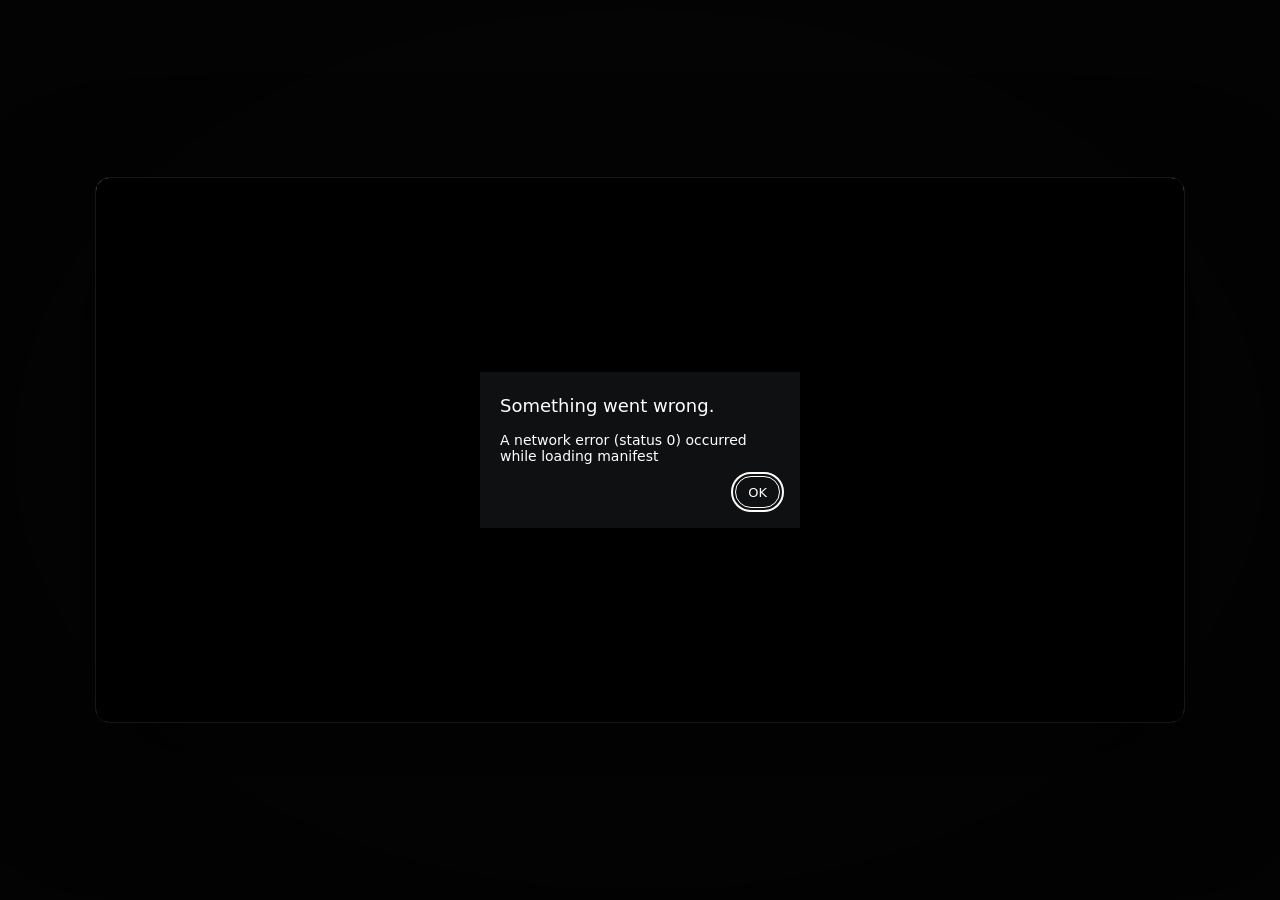
==== commit 9abda99f: "Cue: the player alone, in the light of its own film (/cue/) Co-Authored-By: Claude Opus 5.5 <noreply" ====
--- a/cue/index.html
+++ b/cue/index.html
@@ -6,25 +6,16 @@
     <title>Cue — a Video.js 10 skin</title>
     <meta name="description" content="Cue is a quiet Video.js 10 skin. The controls appear when you reach for them, it speaks five languages, and it turns any sentence into a clip." />
     <meta name="color-scheme" content="dark" />
-    <script type="module" crossorigin src="./assets/cue-_woLeZLy.js"></script>
+    <script type="module" crossorigin src="./assets/cue-BrkXJ0vO.js"></script>
     <link rel="modulepreload" crossorigin href="./assets/modulepreload-polyfill-P2Xu9kJm.js">
     <link rel="modulepreload" crossorigin href="./assets/player-DrbThis0.js">
     <link rel="stylesheet" crossorigin href="./assets/player-CLgrobQz.css">
-    <link rel="stylesheet" crossorigin href="./assets/cue-BC_3aW2K.css">
+    <link rel="stylesheet" crossorigin href="./assets/cue-DVecbANc.css">
   </head>
   <body>
-    <header class="top">
-      <span class="mark">Cue<i aria-hidden="true"></i></span>
-      <span class="top-note">Video.js Skins Design Challenge</span>
-    </header>
-
     <main class="page">
       <h1 class="sr-only">Cue, a Video.js 10 skin</h1>
       <div id="player" class="player"></div>
     </main>
-
-    <footer class="foot">
-      By Eros C. · Built on Video.js 10 · Streamed by Mux · Voice-overs: ElevenLabs · Apache-2.0
-    </footer>
   </body>
 </html>
--- a/cue/assets/cue-DVecbANc.css
+++ b/cue/assets/cue-DVecbANc.css
@@ -0,0 +1 @@
+:root{--lightningcss-light: ;--lightningcss-dark:initial;color-scheme:dark;--bg:#060607}*{box-sizing:border-box}html,body{background:var(--bg);margin:0;overflow-x:hidden}.ambient{z-index:0;opacity:0;filter:blur(56px)saturate(1.5)brightness(.8);pointer-events:none;width:124%;height:124%;transition:opacity 1.2s;position:fixed;inset:-12%}.ambient.on{opacity:1}.ambient-veil{z-index:0;pointer-events:none;background:radial-gradient(80% 80%,#0000,#0000008c);position:fixed;inset:0}.page{z-index:1;place-items:center;min-height:100svh;padding:clamp(1rem,6vw,5rem);display:grid;position:relative}.player{border-radius:14px;width:100%;max-width:min(68rem,177.778svh - 17.7778rem);overflow:hidden;box-shadow:0 0 0 1px #ffffff14,0 40px 120px #000000a6}media-i18n,video-player{display:contents}.sr-only{clip-path:inset(50%);white-space:nowrap;width:1px;height:1px;position:absolute;overflow:hidden}@media (prefers-reduced-motion:reduce){.ambient{transition:none}}@media (forced-colors:active){.ambient,.ambient-veil{display:none}}
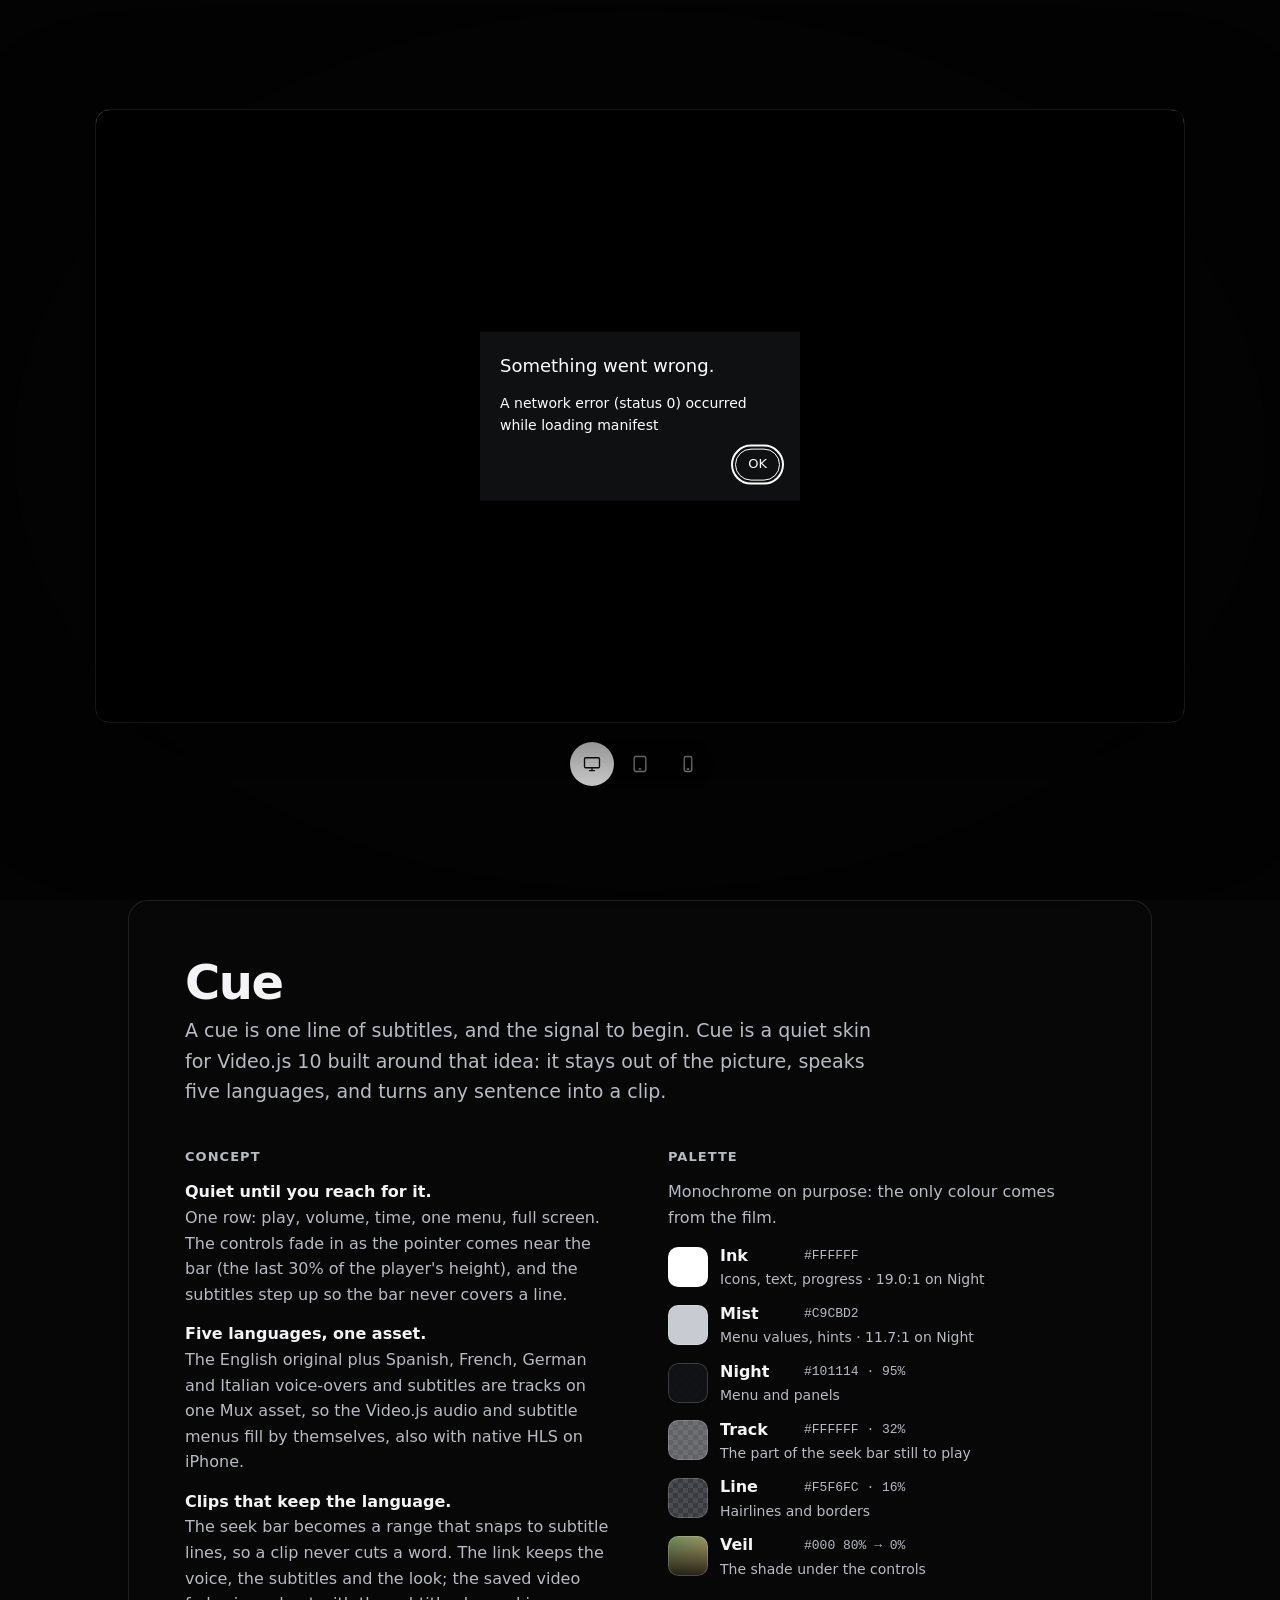
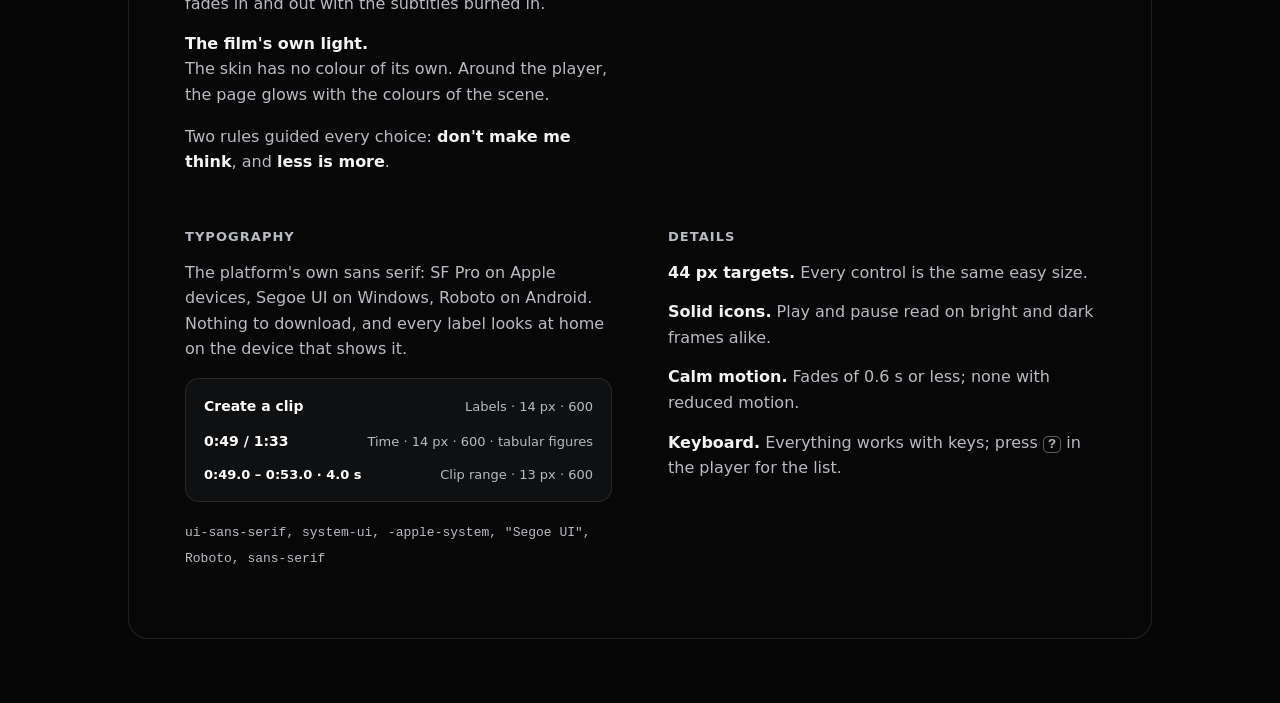
==== commit 602c5bc6: "Cue: design notes, preview size, loading skeleton (/cue/) Co-Authored-By: Claude Opus 5.5 <noreply@a" ====
--- a/cue/index.html
+++ b/cue/index.html
@@ -6,16 +6,129 @@
     <title>Cue — a Video.js 10 skin</title>
     <meta name="description" content="Cue is a quiet Video.js 10 skin. The controls appear when you reach for them, it speaks five languages, and it turns any sentence into a clip." />
     <meta name="color-scheme" content="dark" />
-    <script type="module" crossorigin src="./assets/cue-BrkXJ0vO.js"></script>
+    <script type="module" crossorigin src="./assets/cue-BrypyJ_y.js"></script>
     <link rel="modulepreload" crossorigin href="./assets/modulepreload-polyfill-P2Xu9kJm.js">
-    <link rel="modulepreload" crossorigin href="./assets/player-DrbThis0.js">
-    <link rel="stylesheet" crossorigin href="./assets/player-CLgrobQz.css">
-    <link rel="stylesheet" crossorigin href="./assets/cue-DVecbANc.css">
+    <link rel="modulepreload" crossorigin href="./assets/player-CoHHJmpO.js">
+    <link rel="stylesheet" crossorigin href="./assets/player-C1VyfeL4.css">
+    <link rel="stylesheet" crossorigin href="./assets/cue-DX849csb.css">
   </head>
   <body>
-    <main class="page">
-      <h1 class="sr-only">Cue, a Video.js 10 skin</h1>
-      <div id="player" class="player"></div>
+    <main>
+      <section class="stage" aria-label="Player">
+        <h1 class="sr-only">Cue, a Video.js 10 skin</h1>
+        <div id="player" class="player" data-device="desktop"></div>
+        <div class="devices" role="radiogroup" aria-label="Preview size">
+          <button type="button" role="radio" aria-checked="true" data-device="desktop" title="Desktop">
+            <svg viewBox="0 0 24 24" aria-hidden="true"><rect x="3" y="4.5" width="18" height="12" rx="1.5"/><path d="M9 20h6M12 16.5V20"/></svg>
+            <span class="sr-only">Desktop</span>
+          </button>
+          <button type="button" role="radio" aria-checked="false" data-device="tablet" title="Tablet" tabindex="-1">
+            <svg viewBox="0 0 24 24" aria-hidden="true"><rect x="5" y="3" width="14" height="18" rx="2"/><path d="M11 18h2"/></svg>
+            <span class="sr-only">Tablet</span>
+          </button>
+          <button type="button" role="radio" aria-checked="false" data-device="mobile" title="Mobile" tabindex="-1">
+            <svg viewBox="0 0 24 24" aria-hidden="true"><rect x="7.5" y="3" width="9" height="18" rx="2"/><path d="M11 18h2"/></svg>
+            <span class="sr-only">Mobile</span>
+          </button>
+        </div>
+      </section>
+
+      <section class="notes" aria-labelledby="notes-title">
+        <header class="notes-head">
+          <h2 id="notes-title">Cue</h2>
+          <p class="lede">
+            A cue is one line of subtitles, and the signal to begin. Cue is a quiet skin for Video.js 10 built
+            around that idea: it stays out of the picture, speaks five languages, and turns any sentence into a clip.
+          </p>
+        </header>
+
+        <div class="block">
+          <h3>Concept</h3>
+          <ul class="points">
+            <li>
+              <strong>Quiet until you reach for it.</strong>
+              One row: play, volume, time, one menu, full screen. The controls fade in as the pointer comes near the
+              bar (the last 30% of the player's height), and the subtitles step up so the bar never covers a line.
+            </li>
+            <li>
+              <strong>Five languages, one asset.</strong>
+              The English original plus Spanish, French, German and Italian voice-overs and subtitles are tracks on one
+              Mux asset, so the Video.js audio and subtitle menus fill by themselves, also with native HLS on iPhone.
+            </li>
+            <li>
+              <strong>Clips that keep the language.</strong>
+              The seek bar becomes a range that snaps to subtitle lines, so a clip never cuts a word. The link keeps the
+              voice, the subtitles and the look; the saved video fades in and out with the subtitles burned in.
+            </li>
+            <li>
+              <strong>The film's own light.</strong>
+              The skin has no colour of its own. Around the player, the page glows with the colours of the scene.
+            </li>
+          </ul>
+          <p class="rules">Two rules guided every choice: <em>don't make me think</em>, and <em>less is more</em>.</p>
+        </div>
+
+        <div class="block">
+          <h3>Palette</h3>
+          <p>Monochrome on purpose: the only colour comes from the film.</p>
+          <ul class="swatches">
+            <li>
+              <span class="chip" style="--c: #ffffff"></span>
+              <span class="sw-name">Ink</span><code>#FFFFFF</code>
+              <span class="sw-role">Icons, text, progress · 19.0:1 on Night</span>
+            </li>
+            <li>
+              <span class="chip" style="--c: #c9cbd2"></span>
+              <span class="sw-name">Mist</span><code>#C9CBD2</code>
+              <span class="sw-role">Menu values, hints · 11.7:1 on Night</span>
+            </li>
+            <li>
+              <span class="chip" style="--c: rgb(16 17 20 / 0.95)"></span>
+              <span class="sw-name">Night</span><code>#101114 · 95%</code>
+              <span class="sw-role">Menu and panels</span>
+            </li>
+            <li>
+              <span class="chip" style="--c: rgb(255 255 255 / 0.32)"></span>
+              <span class="sw-name">Track</span><code>#FFFFFF · 32%</code>
+              <span class="sw-role">The part of the seek bar still to play</span>
+            </li>
+            <li>
+              <span class="chip" style="--c: rgb(245 246 252 / 0.16)"></span>
+              <span class="sw-name">Line</span><code>#F5F6FC · 16%</code>
+              <span class="sw-role">Hairlines and borders</span>
+            </li>
+            <li>
+              <span class="chip chip-veil"></span>
+              <span class="sw-name">Veil</span><code>#000 80% → 0%</code>
+              <span class="sw-role">The shade under the controls</span>
+            </li>
+          </ul>
+        </div>
+
+        <div class="block">
+          <h3>Typography</h3>
+          <p>
+            The platform's own sans serif: SF Pro on Apple devices, Segoe UI on Windows, Roboto on Android. Nothing to
+            download, and every label looks at home on the device that shows it.
+          </p>
+          <div class="type">
+            <div><span class="t-sample t-label">Create a clip</span><span class="t-spec">Labels · 14 px · 600</span></div>
+            <div><span class="t-sample t-time">0:49 / 1:33</span><span class="t-spec">Time · 14 px · 600 · tabular figures</span></div>
+            <div><span class="t-sample t-small">0:49.0 – 0:53.0 · 4.0 s</span><span class="t-spec">Clip range · 13 px · 600</span></div>
+          </div>
+          <p class="mono"><code>ui-sans-serif, system-ui, -apple-system, "Segoe UI", Roboto, sans-serif</code></p>
+        </div>
+
+        <div class="block">
+          <h3>Details</h3>
+          <ul class="facts">
+            <li><strong>44 px targets.</strong> Every control is the same easy size.</li>
+            <li><strong>Solid icons.</strong> Play and pause read on bright and dark frames alike.</li>
+            <li><strong>Calm motion.</strong> Fades of 0.6 s or less; none with reduced motion.</li>
+            <li><strong>Keyboard.</strong> Everything works with keys; press <kbd>?</kbd> in the player for the list.</li>
+          </ul>
+        </div>
+      </section>
     </main>
   </body>
 </html>
--- a/cue/assets/player-C1VyfeL4.css
+++ b/cue/assets/player-C1VyfeL4.css
@@ -0,0 +1 @@
+@layer base{@scope(.media-skin){:scope{text-align:start;text-transform:none;letter-spacing:normal;font-style:normal;font-weight:400}:scope,*,:before,:after{box-sizing:border-box;border:0 solid;margin:0;padding:0}button{font:inherit;color:inherit;text-transform:none;letter-spacing:inherit;appearance:none;background:0 0}img,svg,media-icon{max-width:100%;display:block}svg[fill=currentColor]{fill:currentColor}svg[fill=none]{fill:none}svg[stroke=currentColor]{stroke:currentColor}video{border-radius:inherit;object-fit:var(--media-object-fit,contain);object-position:var(--media-object-position,center);width:100%;max-width:100%;height:100%;display:block}media-icon>svg{width:100%;height:100%}media-tooltip-group,media-dialog,media-alert-dialog,media-error-dialog,media-controls{display:contents}[hidden][hidden]{display:none!important}}@media (prefers-reduced-motion:no-preference){.media-skin{interpolate-size:allow-keywords}}@supports not selector(:popover-open){:where(.media-skin) [popover]:not([data-open],[data-ending-style]){display:none!important}.media-skin:is([data-preset=audio],[data-preset=live-audio]){overflow:visible!important}}}@layer components{@scope(.media-skin){:scope{--media-caption-track-duration:var(--media-duration-controls);--media-caption-track-delay:25ms;--media-caption-track-y:calc(var(--media-spacing) * -3)}video::-webkit-media-text-track-container{z-index:20;scale:.98;translate:0 var(--media-caption-track-y);transition:translate var(--media-caption-track-duration) ease-out;transition-delay:var(--media-caption-track-delay);font-family:inherit}:scope[data-controls-visible]{--media-caption-track-y:var(--media-caption-controls-y)}:scope[data-theme=compat] video::-webkit-media-text-track-container{translate:none;scale:none;transform:translateY(var(--media-caption-track-y,0px)) scale(.98);transition-property:transform}@container media-root (width<42rem){:scope[data-theme=default][data-controls-visible] video{--media-caption-track-y:calc(var(--media-spacing) * -14)}:scope[data-theme=neutral][data-controls-visible] video{--media-caption-track-y:calc(var(--media-spacing) * -17)}}}@scope(.media-skin[data-theme=scaffold][data-preset=video]){.media-button{width:calc(var(--media-spacing) * 8);height:calc(var(--media-spacing) * 8);cursor:pointer;background-color:var(--media-background);color:inherit;border-radius:0;outline-style:none;flex-shrink:0;place-items:center;padding:0;display:grid;position:relative}@media (hover:hover){.media-button:hover{background-color:var(--media-button-highlight)}}.media-button:focus-visible{background-color:var(--media-button-highlight);outline-offset:2px;outline-width:2px;outline-style:solid;outline-color:var(--media-ring)}.media-button:disabled,.media-button[aria-disabled=true]{cursor:not-allowed;opacity:.4}.media-button[aria-expanded=true]{background-color:var(--media-button-highlight)}.media-button[data-hidden]{display:none}@media (forced-colors:active){.media-button{color:buttontext;forced-color-adjust:none;background-color:buttonface;border:1px solid buttontext}@media (hover:hover){.media-button:hover{color:highlighttext;background-color:highlight}}.media-button:focus-visible{color:highlighttext;background-color:highlight}.media-button[aria-disabled=true]{color:graytext;opacity:1}.media-button[aria-expanded=true]{color:highlighttext;background-color:highlight}}@media (pointer:coarse){.media-button:before{content:"";position:absolute;inset:-3px}}@media (prefers-reduced-transparency:reduce),(prefers-contrast:more){@media (hover:hover){.media-button:hover{background-color:var(--media-foreground);color:var(--media-background)}}.media-button:focus-visible,.media-button[aria-expanded=true]{background-color:var(--media-foreground);color:var(--media-background)}}}@scope(.media-skin[data-theme=scaffold][data-preset=video]){.media-dialog-backdrop{z-index:40;background-color:#000;position:absolute;inset:0}.media-dialog-backdrop:not([data-open]){display:none}.media-dialog-backdrop[data-scope=document]{position:fixed}.media-dialog-close{height:calc(var(--media-spacing) * 8);width:auto;padding-inline:calc(var(--media-spacing) * 3);border-style:solid;border-color:currentColor;justify-self:flex-end;border-style:solid!important;border-width:1px!important}.media-dialog-description{font-size:calc(var(--media-spacing) * 3.5)}.media-dialog-popup{z-index:50;max-height:calc(100% - var(--media-spacing) * 8);width:calc(100% - var(--media-spacing) * 8);max-width:calc(var(--media-spacing) * 80);gap:calc(var(--media-spacing) * 3);background-color:var(--media-popover);padding:calc(var(--media-spacing) * 5);color:var(--media-popover-foreground);border-radius:0;outline-style:none;display:grid;position:absolute;top:50%;left:50%;overflow:auto;transform:translate(-50%,-50%)}.media-dialog-popup:not([data-open]){display:none}.media-dialog-popup:focus-visible{outline-offset:-2px;outline-width:2px;outline-style:solid;outline-color:var(--media-ring)}.media-dialog-popup[data-scope=document]{max-height:calc(100dvh - var(--media-spacing) * 8);position:fixed}@media (forced-colors:active){.media-dialog-popup{border:1px solid canvastext}}@media (prefers-reduced-transparency:reduce),(prefers-contrast:more){.media-dialog-popup{border:1px solid}}.media-dialog-title{font-size:calc(var(--media-spacing) * 4.5);line-height:calc(var(--media-spacing) * 7)}}@scope(.media-skin[data-theme=scaffold][data-preset=video]){.media-indicator{pointer-events:none;align-items:center;gap:calc(var(--media-spacing) * 2);background-color:var(--media-background);padding-inline:calc(var(--media-spacing) * 2.5);padding-block:var(--media-spacing);border-radius:0;display:flex}@media (forced-colors:active){.media-indicator{color:canvastext;background-color:canvas;outline:1px solid canvastext}}@media (prefers-reduced-transparency:reduce),(prefers-contrast:more){.media-indicator{background-color:var(--media-background);outline:1px solid}}.media-indicator-group{pointer-events:none;z-index:20;grid-template-columns:repeat(3,minmax(0,1fr));place-items:center;display:grid;position:absolute;inset:0}@media (forced-colors:active){.media-indicator-group{z-index:40}}.media-status-indicator{margin-top:calc(var(--media-spacing) * 3);grid-row-start:1;grid-column-start:2;align-self:flex-start}@scope(.media-status-indicator){:scope[data-status=captions-off] .media-status-indicator-captions-off-icon,:scope[data-status=captions-on] .media-status-indicator-captions-on-icon,:scope[data-status=fullscreen] .media-status-indicator-fullscreen-enter-icon,:scope[data-status=exit-fullscreen] .media-status-indicator-fullscreen-exit-icon{display:block}}.media-status-indicator-icon{width:calc(var(--media-spacing) * 4.5);height:calc(var(--media-spacing) * 4.5);flex-shrink:0;display:none}@scope(.media-status-indicator){:scope[data-status=pip] .media-status-indicator-pip-enter-icon,:scope[data-status=exit-pip] .media-status-indicator-pip-exit-icon{display:block}}.media-volume-indicator{margin-top:calc(var(--media-spacing) * 3.5);grid-row-start:1;grid-column-start:2;align-self:flex-start}.media-volume-indicator-fill{align-items:center;gap:calc(var(--media-spacing) * 2);display:flex}.media-volume-indicator-fill:where(:is(:lang(ae),:lang(ar),:lang(arc),:lang(bcc),:lang(bqi),:lang(ckb),:lang(dv),:lang(fa),:lang(glk),:lang(he),:lang(ku),:lang(mzn),:lang(nqo),:lang(pnb),:lang(ps),:lang(sd),:lang(ug),:lang(ur),:lang(yi)),[dir=rtl],[dir=rtl] *){flex-direction:row-reverse}@scope(.media-volume-indicator){:scope[data-level=high] .media-volume-indicator-high-icon{display:block}}.media-volume-indicator-icon{width:calc(var(--media-spacing) * 4.5);height:calc(var(--media-spacing) * 4.5);flex-shrink:0;display:none}@scope(.media-volume-indicator){:scope[data-level=low] .media-volume-indicator-low-icon,:scope[data-level=off] .media-volume-indicator-off-icon{display:block}}.media-volume-indicator-value{font-variant-numeric:tabular-nums}}@scope(.media-skin[data-theme=scaffold][data-preset=video]){.media-seek-indicator{margin-inline:calc(var(--media-spacing) * 3);flex-direction:column;grid-row-start:1;grid-column-start:2;justify-content:center;gap:var(--media-spacing)!important}.media-seek-indicator[data-direction=backward]{grid-column-start:1;justify-self:flex-start}.media-seek-indicator[data-direction=forward],.media-seek-indicator:where(:is(:lang(ae),:lang(ar),:lang(arc),:lang(bcc),:lang(bqi),:lang(ckb),:lang(dv),:lang(fa),:lang(glk),:lang(he),:lang(ku),:lang(mzn),:lang(nqo),:lang(pnb),:lang(ps),:lang(sd),:lang(ug),:lang(ur),:lang(yi)),[dir=rtl],[dir=rtl] *)[data-direction=backward]{grid-column-start:3;justify-self:flex-end}.media-seek-indicator:where(:is(:lang(ae),:lang(ar),:lang(arc),:lang(bcc),:lang(bqi),:lang(ckb),:lang(dv),:lang(fa),:lang(glk),:lang(he),:lang(ku),:lang(mzn),:lang(nqo),:lang(pnb),:lang(ps),:lang(sd),:lang(ug),:lang(ur),:lang(yi)),[dir=rtl],[dir=rtl] *)[data-direction=forward]{grid-column-start:1;justify-self:flex-start}.media-seek-indicator-icon{width:calc(var(--media-spacing) * 4.5);height:calc(var(--media-spacing) * 4.5)}@scope(.media-seek-indicator){:scope[data-direction=backward] .media-seek-indicator-icon{transform:scaleX(-1)}}.media-seek-indicator-value{font-variant-numeric:tabular-nums}}@scope(.media-skin[data-theme=scaffold][data-preset=video]){.media-status-announcer{white-space:nowrap;clip:rect(0, 0, 0, 0);width:1px;height:1px;position:absolute;overflow:hidden}}@scope(.media-skin[data-theme=scaffold][data-preset=video]){.media-poster{width:100%;height:100%;position:absolute;inset:0}.media-poster:not([data-visible]){display:none}.media-poster-image{object-fit:var(--media-object-fit,contain);object-position:var(--media-object-position,center);width:100%;height:100%}}.media-poster>slot::slotted(img){object-fit:var(--media-object-fit,contain);object-position:var(--media-object-position,center);width:100%;display:block;height:100%!important}.media-poster>slot::slotted(img:not([src]):not([srcset])){visibility:hidden}:where(.media-skin[data-theme=scaffold][data-preset=video]) .media-poster{width:100%;height:100%;position:absolute;inset:0}:where(.media-skin[data-theme=scaffold][data-preset=video]) .media-poster:not([data-visible]){display:none}:where(.media-skin[data-theme=scaffold][data-preset=video]) .media-poster-image{object-fit:var(--media-object-fit,contain);object-position:var(--media-object-position,center);width:100%;height:100%}@scope(.media-skin[data-theme=scaffold][data-preset=video]){.media-buffering-indicator{pointer-events:none;place-items:center;display:grid;position:absolute;inset:0}.media-buffering-indicator:not([data-visible]){--media-spinner-animation:none;display:none}@media (prefers-reduced-motion:reduce){.media-buffering-indicator{--media-spinner-animation:none}}.media-buffering-indicator-backdrop{z-index:40}@scope(.media-buffering-indicator-controls){:scope:not([data-visible]) .media-buffering-indicator-backdrop{background-color:#0006}}@media (forced-colors:active){.media-buffering-indicator-backdrop{background-color:#0000!important}}.media-buffering-indicator-controls{display:contents}.media-buffering-indicator-spinner-icon{width:calc(var(--media-spacing) * 7);height:calc(var(--media-spacing) * 7)}}@scope(.media-skin[data-theme=scaffold][data-preset=video]){.media-popup{color:inherit;border-style:solid;border-width:0;margin:0;overflow:visible}.media-popup[data-ending-style]{transform:none}.media-popup[data-starting-style]{transform:translate(var(--media-popup-translate-x-distance,0), var(--media-popup-translate-y-distance,0))}.media-popup[data-side=bottom]{transform-origin:top;--media-popup-translate-y-distance:calc(var(--media-popup-translate-distance) * -1)}.media-popup[data-side=left]{transform-origin:100%;--media-popup-translate-x-distance:var(--media-popup-translate-distance)}.media-popup[data-side=right]{transform-origin:0;--media-popup-translate-x-distance:calc(var(--media-popup-translate-distance) * -1)}.media-popup[data-side=top]{transform-origin:bottom;--media-popup-translate-y-distance:var(--media-popup-translate-distance)}.media-popup:is([data-starting-style],[data-ending-style]){scale:var(--media-hidden-popup-scale) var(--media-hidden-popup-scale);opacity:0;filter:blur(var(--media-hidden-popup-blur))}.media-popup-safe-area:before{pointer-events:auto;content:"";position:absolute}.media-popup-safe-area[data-side=bottom]:before{content:"";height:var(--media-popup-side-offset);inset-inline:0;bottom:100%}.media-popup-safe-area[data-side=left]:before{content:"";width:var(--media-popup-side-offset);inset-block:0;left:100%}.media-popup-safe-area[data-side=right]:before{content:"";width:var(--media-popup-side-offset);inset-block:0;right:100%}.media-popup-safe-area[data-side=top]:before{content:"";height:var(--media-popup-side-offset);inset-inline:0;top:100%}.media-tooltip-popup{pointer-events:none;z-index:20;background-color:var(--media-popover);padding-inline:calc(var(--media-spacing) * 1.5);padding-block:calc(var(--media-spacing) * .5);white-space:nowrap;color:var(--media-popover-foreground);--media-popup-side-offset:var(--media-tooltip-side-offset);--media-tooltip-side-offset:calc(var(--media-spacing) * 9);border-radius:0;box-shadow:0 0 #0000,0 0 #0000,0 0 #0000,0 0 #0000,0 0 #0000}.media-tooltip-popup[data-open]{align-items:center;gap:var(--media-spacing);display:flex}@media (forced-colors:active){.media-tooltip-popup{outline-width:1px;outline-style:solid}}@media (prefers-reduced-transparency:reduce),(prefers-contrast:more){.media-tooltip-popup{outline-width:1px;outline-style:solid}}.media-tooltip-shortcut{text-align:center;min-width:1.5em;font-family:inherit;font-size:calc(var(--media-spacing) * 2.75);background-color:oklab(100% 0 5.96046e-8/.1);padding:.1em;line-height:1.25}}@scope(.media-skin[data-theme=scaffold][data-preset=video]){.media-button-icon{width:calc(var(--media-spacing) * 4.5);height:calc(var(--media-spacing) * 4.5);grid-row-start:1;grid-column-start:1}.media-seek-button-backward-icon{transform:scaleX(-1)}.media-seek-button-backward-label{left:-1px}.media-seek-button-content{display:grid;position:relative}.media-seek-button-forward-label{right:-1px}.media-seek-button-label{bottom:calc(var(--media-spacing) * -.75);font-size:calc(var(--media-spacing) * 2.25);font-variant-numeric:tabular-nums;position:absolute}}@scope(.media-skin[data-theme=scaffold][data-preset=video]){.media-menu-indicator{opacity:0;flex-shrink:0;margin-inline-start:auto;margin-inline-end:calc(var(--media-spacing) * -1)}@scope(.media-menu-radio-item){:scope[aria-checked=true] .media-menu-indicator{opacity:1}}.media-menu-radio-icon{width:calc(var(--media-spacing) * 4.5);height:calc(var(--media-spacing) * 4.5);opacity:.7;flex-shrink:0}.media-menu-radio-item{min-height:calc(var(--media-spacing) * 8);cursor:pointer;justify-content:space-between;align-items:center;gap:calc(var(--media-spacing) * 3);background-color:var(--media-background);width:100%;padding-inline:calc(var(--media-spacing) * 2);background-clip:padding-box;border-radius:0;flex-shrink:0;padding-block:0;display:flex}.media-menu-radio-item:focus-visible{outline-offset:-2px;outline:2px solid}.media-menu-radio-item[data-custom]{font-style:italic}.media-menu-radio-item[data-highlighted]{background-color:var(--media-button-highlight)}@media (forced-colors:active){.media-menu-radio-item[data-highlighted]{background-color:var(--media-accent);color:var(--media-accent-foreground)}}@media (prefers-reduced-transparency:reduce),(prefers-contrast:more){.media-menu-radio-item[data-highlighted]{background-color:var(--media-accent);color:var(--media-accent-foreground)}}}@scope(.media-skin[data-theme=scaffold][data-preset=video]){.media-menu-back-chevron{width:calc(var(--media-spacing) * 4);height:calc(var(--media-spacing) * 4);opacity:.7;flex-shrink:0;transform:rotate(180deg)}.media-menu-back-chevron:where(:is(:lang(ae),:lang(ar),:lang(arc),:lang(bcc),:lang(bqi),:lang(ckb),:lang(dv),:lang(fa),:lang(glk),:lang(he),:lang(ku),:lang(mzn),:lang(nqo),:lang(pnb),:lang(ps),:lang(sd),:lang(ug),:lang(ur),:lang(yi)),[dir=rtl],[dir=rtl] *){transform:none}.media-menu-back-item{min-height:calc(var(--media-spacing) * 8);cursor:pointer;align-items:center;gap:calc(var(--media-spacing) * 1.5);background-color:var(--media-background);width:100%;padding-inline:calc(var(--media-spacing) * 2);text-align:start;white-space:nowrap;background-clip:padding-box;border-radius:0;flex-shrink:0;padding-block:0;display:flex}.media-menu-back-item:focus-visible{outline-offset:-2px;outline:2px solid}.media-menu-back-item[data-highlighted]{background-color:var(--media-button-highlight)}@media (forced-colors:active){.media-menu-back-item[data-highlighted]{background-color:var(--media-accent);color:var(--media-accent-foreground)}}@media (prefers-reduced-transparency:reduce),(prefers-contrast:more){.media-menu-back-item[data-highlighted]{background-color:var(--media-accent);color:var(--media-accent-foreground)}}.media-menu-badge{background-color:var(--media-muted);padding-inline:calc(var(--media-spacing) * 1.5);font-size:calc(var(--media-spacing) * 2.75);border-radius:0}.media-menu-content{overscroll-behavior:none;max-height:100%;padding:calc(var(--media-spacing) * 2);clip-path:inset(0);outline-style:none;flex-direction:column;display:flex;position:absolute;overflow:auto;gap:calc(var(--media-spacing) * 2)!important}@media (forced-colors:active){.media-menu-content{outline-offset:2px;outline:2px solid #0000}}.media-menu-content:not([data-submenu]){inset-inline:0;top:0}.media-menu-content:not([data-submenu])[data-child-open]{clip-path:inset(0 0 0 100%);transform:translate(-100%)}.media-menu-content[data-submenu]{z-index:10;inset-inline:0;top:0}.media-menu-content:not([data-submenu])[data-child-open]:where(:is(:lang(ae),:lang(ar),:lang(arc),:lang(bcc),:lang(bqi),:lang(ckb),:lang(dv),:lang(fa),:lang(glk),:lang(he),:lang(ku),:lang(mzn),:lang(nqo),:lang(pnb),:lang(ps),:lang(sd),:lang(ug),:lang(ur),:lang(yi)),[dir=rtl],[dir=rtl] *){clip-path:inset(0 100% 0 0);transform:translate(100%)}.media-menu-forward-chevron{width:calc(var(--media-spacing) * 4);height:calc(var(--media-spacing) * 4);opacity:.7;flex-shrink:0}.media-menu-forward-chevron:where(:is(:lang(ae),:lang(ar),:lang(arc),:lang(bcc),:lang(bqi),:lang(ckb),:lang(dv),:lang(fa),:lang(glk),:lang(he),:lang(ku),:lang(mzn),:lang(nqo),:lang(pnb),:lang(ps),:lang(sd),:lang(ug),:lang(ur),:lang(yi)),[dir=rtl],[dir=rtl] *){transform:scaleX(-1)}.media-menu-hint{align-items:center;gap:var(--media-spacing);opacity:.7;min-width:0;margin-inline-start:auto;padding-inline-start:calc(var(--media-spacing) * 2);display:inline-flex}.media-menu-hint-label{max-width:calc(var(--media-spacing) * 24);text-overflow:ellipsis;white-space:nowrap;overflow:hidden}.media-menu-item{min-height:calc(var(--media-spacing) * 8);cursor:pointer;align-items:center;gap:calc(var(--media-spacing) * 1.5);background-color:var(--media-background);width:100%;padding-inline:calc(var(--media-spacing) * 2);text-align:start;white-space:nowrap;background-clip:padding-box;border-radius:0;flex-shrink:0;padding-block:0;display:flex}.media-menu-item:focus-visible{outline-offset:-2px;outline:2px solid}.media-menu-item[data-highlighted]{background-color:var(--media-button-highlight)}.media-menu-item[data-availability=unavailable],.media-menu-item[data-availability=unsupported]{display:none}@media (forced-colors:active){.media-menu-item[data-highlighted]{background-color:var(--media-accent);color:var(--media-accent-foreground)}}@media (prefers-reduced-transparency:reduce),(prefers-contrast:more){.media-menu-item[data-highlighted]{background-color:var(--media-accent);color:var(--media-accent-foreground)}}.media-menu-popup{z-index:20;height:var(--media-menu-height);max-height:min(var(--media-menu-available-height,calc(var(--media-spacing) * 56)), calc(var(--media-spacing) * 56));width:var(--media-menu-width);max-width:var(--media-menu-available-width);min-width:calc(var(--media-spacing) * 44);overscroll-behavior:none;background-color:var(--media-popover);color:var(--media-popover-foreground);--media-popover-side-offset:calc(var(--media-spacing) * 9);--media-popup-side-offset:var(--media-popover-side-offset);border-radius:0;margin:0;padding:0;box-shadow:0 0 #0000,0 0 #0000,0 0 #0000,0 0 #0000,0 0 #0000;overflow:hidden!important}@media (forced-colors:active){.media-menu-popup{outline-width:1px;outline-style:solid}}@media (prefers-reduced-transparency:reduce),(prefers-contrast:more){.media-menu-popup{outline-width:1px;outline-style:solid}}.media-menu-radio-group{gap:calc(var(--media-spacing) * 2);flex-direction:column;display:flex}.media-menu-separator{display:none}.media-menu-tier{font-size:calc(var(--media-spacing) * 2.75);opacity:.7;padding-inline-start:calc(var(--media-spacing) * .5);padding-top:1px;line-height:1}.media-menu-trigger-icon{width:calc(var(--media-spacing) * 4.5);height:calc(var(--media-spacing) * 4.5);opacity:.7;flex-shrink:0}}@scope(.media-skin[data-theme=scaffold][data-preset=video]){.media-settings-button-label{clip-path:inset(50%);white-space:nowrap;border-width:0;width:1px;height:1px;margin:-1px;padding:0;position:absolute;overflow:hidden}}@scope(.media-skin[data-theme=scaffold][data-preset=video]){}@scope(.media-skin[data-theme=scaffold][data-preset=video]){.video-controls-slider-row{width:100%}}@scope(.media-skin[data-theme=scaffold][data-preset=video]){.media-slider-thumbnail{max-width:calc(var(--media-spacing) * 39);background-color:var(--media-background);border-radius:0;display:block;overflow:hidden}.media-slider-thumbnail-image{display:block}.media-time-slider{height:calc(var(--media-spacing) * 4);min-width:calc(var(--media-spacing) * 12);cursor:pointer;flex:1;align-items:center;display:flex;position:relative}.media-time-slider[data-disabled]{cursor:not-allowed;opacity:.4}@media (forced-colors:active){.media-time-slider[data-disabled]{color:graytext;opacity:1}}.media-time-slider-audio-buffer{background-color:#b3b3b3!important}.media-time-slider-audio-preview-meta{padding-block:calc(var(--media-spacing) * .5);color:var(--media-foreground);border-radius:0;width:auto!important;padding-inline:calc(var(--media-spacing) * 1.5)!important}@media (forced-colors:active){.media-time-slider-audio-preview-meta{outline-width:1px;outline-style:solid}}@media (prefers-reduced-transparency:reduce),(prefers-contrast:more){.media-time-slider-audio-preview-meta{outline-width:1px;outline-style:solid}}.media-time-slider-audio-track:before{content:"";background-color:var(--media-muted)!important}@media (forced-colors:active){.media-time-slider-audio-track:before{content:"";background-color:canvas!important}}.media-time-slider-buffer{inset-block:0;left:calc(var(--media-slider-chapter-start,0%) + var(--media-spacing) * var(--media-chapter-inset-start,0));right:max(calc(100% - var(--media-slider-buffer,0%)), calc(100% - var(--media-slider-chapter-end,100%) + var(--media-spacing) * var(--media-chapter-inset-end,0)));clip-path:inset(-1px 0);background-color:oklab(100% 0 5.96046e-8/.1);border-radius:0;position:absolute}@media (forced-colors:active){.media-time-slider-buffer{forced-color-adjust:none;background-image:repeating-linear-gradient(135deg,canvastext 0 1px,canvas 1px 3px);opacity:1!important}}.media-time-slider-chapter{--media-chapter-inset-end:.5;--media-chapter-inset-start:.5;clip-path:inset(0 calc(100% - var(--media-slider-chapter-end)) 0 var(--media-slider-chapter-start));align-items:center;display:flex;position:absolute;inset:0}.media-time-slider-chapter:first-of-type{--media-chapter-inset-start:0}.media-time-slider-chapter:last-of-type{--media-chapter-inset-end:0}.media-time-slider-chapter-title{text-overflow:ellipsis;white-space:nowrap;opacity:.7;min-width:0;overflow:hidden}.media-time-slider-chapter-title:empty{display:none}.media-time-slider-chapters{align-items:center;width:100%;height:100%;display:flex;position:relative}.media-time-slider-fill{inset-block:0;left:calc(var(--media-slider-chapter-start,0%) + var(--media-spacing) * var(--media-chapter-inset-start,0));right:max(calc(100% - var(--media-slider-fill,0%)), calc(100% - var(--media-slider-chapter-end,100%) + var(--media-spacing) * var(--media-chapter-inset-end,0)));clip-path:inset(-1px 0);background-color:var(--media-accent);border-radius:0;position:absolute}@scope(.media-time-slider){:scope[data-dragging] .media-time-slider-fill{left:calc(var(--media-slider-chapter-start,0%) + var(--media-spacing) * var(--media-chapter-inset-start,0));right:max(calc(100% - var(--media-slider-pointer,0%)), calc(100% - var(--media-slider-chapter-end,100%) + var(--media-spacing) * var(--media-chapter-inset-end,0)));clip-path:inset(-1px 0)}}@media (forced-colors:active){.media-time-slider-fill{forced-color-adjust:none;background-color:canvas;background-image:linear-gradient(highlight,highlight)}}.media-time-slider-preview{pointer-events:none;bottom:calc(100% + var(--media-spacing) * 3);max-width:calc(var(--media-spacing) * 39);transform-origin:bottom;justify-items:center;gap:var(--media-spacing);opacity:0;display:grid}@scope(.media-time-slider){:scope[data-disabled] .media-time-slider-preview{display:none}}@scope(.media-time-slider){:scope[data-dragging] .media-time-slider-preview,:scope[data-pointing] .media-time-slider-preview{opacity:1}}.media-time-slider-preview-label{align-items:center;gap:calc(var(--media-spacing) * 2);min-width:0;max-width:100%;display:flex}.media-time-slider-preview-meta{width:100%;min-width:0;padding-inline:calc(var(--media-spacing) * 2);padding-block:var(--media-spacing);justify-content:center;display:flex}.media-time-slider-thumb{left:var(--media-slider-fill,0%);width:calc(var(--media-spacing) * 3);height:calc(var(--media-spacing) * 3);border-style:solid;border-width:1px;border-color:var(--media-foreground);background-color:var(--media-foreground);border-radius:0;outline-style:none;position:absolute;transform:translate(-50%)}@scope(.media-time-slider){:scope[data-dragging] .media-time-slider-thumb{left:var(--media-slider-pointer)}}.media-time-slider-thumb:focus-visible{outline-offset:2px;outline:2px solid}@media (forced-colors:active){.media-time-slider-thumb{forced-color-adjust:none;background-color:highlight;border:1px solid canvastext}}.media-time-slider-track{isolation:isolate;height:calc(var(--media-spacing) * 1.5);border-radius:0;position:absolute;inset-inline:0}.media-time-slider-track:before{inset-block:0;left:calc(var(--media-slider-chapter-start) + var(--media-spacing) * var(--media-chapter-inset-start));right:calc(100% - var(--media-slider-chapter-end) + var(--media-spacing) * var(--media-chapter-inset-end));clip-path:inset(-1px);content:"";background-color:oklab(100% 0 5.96046e-8/.1);border-radius:0;position:absolute}@media (forced-colors:active){.media-time-slider-track{height:calc(var(--media-spacing) * 1.5)}.media-time-slider-track:before{content:"";forced-color-adjust:none;background-color:canvas;border:1px solid canvastext;opacity:1!important}}.media-time-slider-value{font-variant-numeric:tabular-nums;flex-shrink:0}}:where(.media-skin[data-theme=scaffold][data-preset=video]) .media-slider-thumbnail{max-width:calc(var(--media-spacing) * 39);background-color:var(--media-background);border-radius:0;display:block;overflow:hidden}:where(.media-skin[data-theme=scaffold][data-preset=video]) .media-slider-thumbnail-image{display:block}@scope(.media-skin[data-theme=scaffold][data-preset=video]){:where(.media-captions-button)[data-active] .media-captions-button-off-icon,.media-captions-button-on-icon{display:none}@scope(.media-captions-button){:scope[data-active] .media-captions-button-on-icon{display:block}}}@scope(.media-skin[data-theme=scaffold][data-preset=video]){.media-live-button{align-items:center;gap:calc(var(--media-spacing) * 1.5);font-size:calc(var(--media-spacing) * 2.75);grid-auto-flow:column;width:auto!important;padding-inline:calc(var(--media-spacing) * 2.5)!important}.media-live-button-dot{width:calc(var(--media-spacing) * 2);height:calc(var(--media-spacing) * 2);opacity:.4;background-color:currentColor;border-radius:0;flex-shrink:0;display:inline-block}@scope(.media-live-button){:scope[data-live-edge] .media-live-button-dot{opacity:1;background-color:#f43f5e}}}@scope(.media-skin[data-theme=scaffold][data-preset=video]){.media-button-icon-base{width:calc(var(--media-spacing) * 4.5);height:calc(var(--media-spacing) * 4.5);grid-row-start:1;grid-column-start:1;display:none}.media-play-button-audio{display:inline-flex;position:relative}.media-play-button-buffering{z-index:20;background-color:var(--media-background)}@scope(.media-play-button){:scope[data-started]:not([data-paused]):not([data-ended]) .media-play-button-pause-icon,:scope:not([data-ended]):not([data-started]) .media-play-button-play-icon,:scope:not([data-ended])[data-paused] .media-play-button-play-icon,:scope[data-ended] .media-play-button-restart-icon{display:block}}}@scope(.media-skin[data-theme=scaffold][data-preset=video]){.media-mute-button-high-icon{display:none}@scope(.media-mute-button){:scope:not([data-muted]) .media-mute-button-high-icon{display:block}}.media-mute-button-off-icon{display:none}@scope(.media-mute-button){:scope[data-muted] .media-mute-button-off-icon{display:block}}}@scope(.media-skin[data-theme=scaffold][data-preset=video]){.media-volume-popover-popup{z-index:20;height:calc(var(--media-spacing) * 24);width:calc(var(--media-spacing) * 7);background-color:var(--media-popover);padding-inline:calc(var(--media-spacing) * 3.5);padding-block:calc(var(--media-spacing) * 2.5);color:var(--media-popover-foreground);--media-popover-side-offset:calc(var(--media-spacing) * 9);--media-popup-side-offset:var(--media-popover-side-offset);border-radius:0;box-shadow:0 0 #0000,0 0 #0000,0 0 #0000,0 0 #0000,0 0 #0000}@media (forced-colors:active){.media-volume-popover-popup{outline-width:1px;outline-style:solid}}@media (prefers-reduced-transparency:reduce),(prefers-contrast:more){.media-volume-popover-popup{outline-width:1px;outline-style:solid}}}@scope(.media-skin[data-theme=scaffold][data-preset=video]){.media-volume-slider{cursor:pointer;--media-accent:var(--media-accent-color,var(--media-popover-foreground));justify-content:center;width:100%;height:100%;display:flex;position:relative}.media-volume-slider[data-disabled]{cursor:not-allowed;opacity:.4}.media-volume-slider-fill{height:var(--media-slider-fill,0%);background-color:var(--media-accent);border-radius:0;width:100%;position:absolute;bottom:0;left:0}@media (forced-colors:active){.media-volume-slider-fill{forced-color-adjust:none;background-color:highlight}}.media-volume-slider-thumb{bottom:var(--media-slider-fill,0%);width:calc(var(--media-spacing) * 3);height:calc(var(--media-spacing) * 3);background-color:var(--media-popover-foreground);border-radius:0;position:absolute;left:50%;transform:translate(-50%,50%)}.media-volume-slider-thumb:focus-visible{outline-offset:2px;outline:2px solid}@media (forced-colors:active){.media-volume-slider-thumb{forced-color-adjust:none;background-color:highlight;border:1px solid canvastext}}.media-volume-slider-track{height:100%;width:var(--media-spacing);background-color:gray;border-radius:0;position:absolute;bottom:0;left:50%;overflow:hidden;transform:translate(-50%)}@media (forced-colors:active){.media-volume-slider-track{width:calc(var(--media-spacing) * 1.5);forced-color-adjust:none;background-color:canvas;border:1px solid canvastext}}}@scope(.media-skin[data-theme=scaffold][data-preset=video]){.video-controls-bottom{pointer-events:auto;gap:calc(var(--media-spacing) * 2);background-color:var(--media-background);padding:calc(var(--media-spacing) * 3);inset-inline:0;flex-direction:column;display:flex;position:absolute;bottom:0}@scope(.video-controls-content){:scope:not([data-visible]) .video-controls-bottom{pointer-events:none;opacity:0}}@media (forced-colors:active){.video-controls-bottom{background-color:canvas;border-radius:0}}@media (prefers-reduced-transparency:reduce),(prefers-contrast:more){.video-controls-bottom{background-color:var(--media-background);border-radius:0}}.video-controls-buffering{display:contents}.video-controls-center{pointer-events:auto;align-items:center;gap:calc(var(--media-spacing) * 2);display:none;position:absolute;top:50%;left:50%;transform:translate(-50%,-50%)}@scope(.video-controls-content){:scope:not([data-visible]) .video-controls-center{pointer-events:none;opacity:0}}@scope(.video-controls-buffering){:scope[data-visible] .video-controls-center{display:none!important}}.video-controls-center:where(:is(:lang(ae),:lang(ar),:lang(arc),:lang(bcc),:lang(bqi),:lang(ckb),:lang(dv),:lang(fa),:lang(glk),:lang(he),:lang(ku),:lang(mzn),:lang(nqo),:lang(pnb),:lang(ps),:lang(sd),:lang(ug),:lang(ur),:lang(yi)),[dir=rtl],[dir=rtl] *){flex-direction:row-reverse}@media (forced-colors:active){.video-controls-center{background-color:#0000!important}}@media (prefers-reduced-transparency:reduce),(prefers-contrast:more){.video-controls-center{background-color:var(--media-background);padding-inline:calc(var(--media-spacing) * 2);border-radius:0}}@container media-root (width>=22.5rem){.video-controls-center{display:flex}}.video-controls-center-button{background-color:var(--media-background)!important;margin:0!important}@media (hover:hover){.video-controls-center-button:hover{background-color:var(--media-button-highlight)!important}}.video-controls-center-button:focus-visible,.video-controls-center-button[aria-expanded=true]{background-color:var(--media-button-highlight)!important}@media (forced-colors:active){.video-controls-center-button{background-color:buttonface!important}@media (hover:hover){.video-controls-center-button:hover{background-color:highlight!important}}.video-controls-center-button:focus-visible,.video-controls-center-button[aria-expanded=true]{background-color:highlight!important}}@media (prefers-reduced-transparency:reduce),(prefers-contrast:more){.video-controls-center-button{background-color:var(--media-background)!important}@media (hover:hover){.video-controls-center-button:hover{background-color:var(--media-foreground)!important}}.video-controls-center-button:focus-visible,.video-controls-center-button[aria-expanded=true]{background-color:var(--media-foreground)!important}}.video-controls-center-play{width:calc(var(--media-spacing) * 14.5)!important;height:calc(var(--media-spacing) * 14.5)!important}.video-controls-center-play-icon{width:calc(var(--media-spacing) * 7)!important;height:calc(var(--media-spacing) * 7)!important}.video-controls-content{pointer-events:none;z-index:30;position:absolute;inset:0}.video-controls-group{align-items:center;gap:calc(var(--media-spacing) * 2);display:flex}.video-controls-group:where(:is(:lang(ae),:lang(ar),:lang(arc),:lang(bcc),:lang(bqi),:lang(ckb),:lang(dv),:lang(fa),:lang(glk),:lang(he),:lang(ku),:lang(mzn),:lang(nqo),:lang(pnb),:lang(ps),:lang(sd),:lang(ug),:lang(ur),:lang(yi)),[dir=rtl],[dir=rtl] *){flex-direction:row-reverse}.video-controls-row{justify-content:space-between;align-items:center;gap:calc(var(--media-spacing) * 2);display:flex}.video-controls-row:where(:is(:lang(ae),:lang(ar),:lang(arc),:lang(bcc),:lang(bqi),:lang(ckb),:lang(dv),:lang(fa),:lang(glk),:lang(he),:lang(ku),:lang(mzn),:lang(nqo),:lang(pnb),:lang(ps),:lang(sd),:lang(ug),:lang(ur),:lang(yi)),[dir=rtl],[dir=rtl] *){flex-direction:row-reverse}.video-controls-start{min-width:0}.video-controls-top{pointer-events:auto;justify-content:flex-end;align-items:center;gap:calc(var(--media-spacing) * 2);padding:calc(var(--media-spacing) * 3);inset-inline:0;display:flex;position:absolute;top:0}@scope(.video-controls-content){:scope:not([data-visible]) .video-controls-top{pointer-events:none;opacity:0}}.video-controls-top:where(:is(:lang(ae),:lang(ar),:lang(arc),:lang(bcc),:lang(bqi),:lang(ckb),:lang(dv),:lang(fa),:lang(glk),:lang(he),:lang(ku),:lang(mzn),:lang(nqo),:lang(pnb),:lang(ps),:lang(sd),:lang(ug),:lang(ur),:lang(yi)),[dir=rtl],[dir=rtl] *){flex-direction:row-reverse}@media (forced-colors:active){.video-controls-top{inset-inline:0;background-color:canvas;border-radius:0;justify-content:flex-end;top:0;border-radius:0!important}}@media (prefers-reduced-transparency:reduce),(prefers-contrast:more){.video-controls-top{background-color:var(--media-background);border-radius:0}}@media (forced-colors:active){.video-controls-video-bottom{inset-inline:0;bottom:0;border-radius:0!important}}}@scope(.media-skin[data-theme=scaffold][data-preset=video]){.media-time-current-value{display:none}.media-time-current-value[data-unavailable]{opacity:.5}@container media-root (width>=20rem){.media-time-current-value{display:inline}}.media-time-duration-value{opacity:.7;display:none}.media-time-duration-value[data-unavailable]{opacity:.5}@container media-root (width>=20rem){.media-time-duration-value{display:inline}}.media-time-group{height:calc(var(--media-spacing) * 4);align-items:center;gap:var(--media-spacing);padding-inline:var(--media-spacing);font-variant-numeric:tabular-nums;flex-shrink:0;line-height:1;display:flex}.media-time-group:where(:is(:lang(ae),:lang(ar),:lang(arc),:lang(bcc),:lang(bqi),:lang(ckb),:lang(dv),:lang(fa),:lang(glk),:lang(he),:lang(ku),:lang(mzn),:lang(nqo),:lang(pnb),:lang(ps),:lang(sd),:lang(ug),:lang(ur),:lang(yi)),[dir=rtl],[dir=rtl] *){flex-direction:row-reverse}.media-time-separator{opacity:.7;display:none}.media-time-separator[data-unavailable]{opacity:.5}@container media-root (width>=20rem){.media-time-separator{display:inline}}.media-time-toggle{cursor:pointer;border-radius:0;outline-style:none}.media-time-toggle:focus-visible{outline-offset:2px;outline-width:2px;outline-style:solid;outline-color:var(--media-ring)}.media-time-toggle[data-disabled]{cursor:not-allowed;opacity:.4}@media (forced-colors:active){.media-time-toggle[data-disabled]{color:graytext;opacity:1}}@container media-root (width>=20rem){.media-time-toggle{display:none}}}@scope(.media-skin[data-theme=scaffold][data-preset=video]){.audio-controls-bottom{padding:calc(var(--media-spacing) * 3);position:static!important}.audio-controls-content{position:relative!important;inset:auto!important}}@scope(.media-skin[data-theme=scaffold][data-preset=video]){:where(.media-airplay-button)[data-airplay-state=connected] .media-airplay-button-enter-icon,.media-airplay-button-exit-icon{display:none}@scope(.media-airplay-button){:scope[data-airplay-state=connected] .media-airplay-button-exit-icon{display:block}}}@scope(.media-skin[data-theme=scaffold][data-preset=video]){.media-tooltip-screen-popup{--media-tooltip-side-offset:calc(var(--media-spacing) * 3)!important}}@scope(.media-skin[data-theme=scaffold][data-preset=video]){:where(.media-cast-button)[data-cast-state=connected] .media-cast-button-enter-icon,.media-cast-button-exit-icon{display:none}@scope(.media-cast-button){:scope[data-cast-state=connected] .media-cast-button-exit-icon{display:block}}.media-fullscreen-button-enter-icon{display:none}@scope(.media-fullscreen-button){:scope:not([data-fullscreen]) .media-fullscreen-button-enter-icon{display:block}}.media-fullscreen-button-exit-icon{display:none}@scope(.media-fullscreen-button){:scope[data-fullscreen] .media-fullscreen-button-exit-icon{display:block}}:where(.media-pip-button)[data-pip] .media-pip-button-enter-icon,.media-pip-button-exit-icon{display:none}@scope(.media-pip-button){:scope[data-pip] .media-pip-button-exit-icon{display:block}}}@scope(.media-skin[data-theme=scaffold][data-preset=video]){.media-title{pointer-events:none;text-overflow:ellipsis;white-space:nowrap;background-color:var(--media-background);min-width:0;padding-inline:calc(var(--media-spacing) * 2);font-size:calc(var(--media-spacing) * 4);color:var(--media-foreground);flex:1;overflow:hidden}.media-title:not([data-visible]){opacity:0}@media (forced-colors:active){.media-title{z-index:40;color:canvastext;background-color:#0000!important}}@media (prefers-reduced-transparency:reduce),(prefers-contrast:more){.media-title{background-color:var(--media-background)}}}@scope(.media-skin[data-theme=scaffold][data-preset=video]){.video-controls-backdrop{pointer-events:none;background-image:linear-gradient(#0006,#0000 40% 60%,#00000080);position:absolute;inset:0}.video-controls-backdrop:not([data-visible]){display:none}@media (forced-colors:active){.video-controls-backdrop{background-image:none}}}@scope(.media-skin[data-theme=scaffold][data-preset=video]){.video-controls-center-seek{display:none;width:calc(var(--media-spacing) * 8)!important;height:calc(var(--media-spacing) * 8)!important}@media (pointer:fine){.video-controls-center-seek{display:grid}}.video-controls-center-seek-icon{width:calc(var(--media-spacing) * 4.5);height:calc(var(--media-spacing) * 4.5)}}@scope(.media-skin[data-theme=scaffold][data-preset=video]){.media-container,:scope.media-container{border-radius:var(--media-video-border-radius);width:100%;min-width:0;height:100%;min-height:0;font-family:var(--media-font-family,inherit);font-size:calc(var(--media-spacing) * 3.25);color:var(--media-foreground);--spacing:var(--media-spacing);outline-style:none;display:block;position:relative;overflow:hidden;container:media-root/inline-size}.media-container:focus-visible,:scope.media-container:focus-visible{outline-offset:-2px;outline-width:2px;outline-style:solid;outline-color:var(--media-ring)}.media-video,:scope.media-video{background-color:#000}}.media-container>slot::slotted(video),:scope.media-container>slot::slotted(video){border-radius:inherit;object-fit:var(--media-object-fit,contain);object-position:var(--media-object-position,center);width:100%;max-width:100%;margin:0;display:block;height:100%!important}}@layer utilities;@layer base.theme{.media-skin{--media-background:#000;--media-foreground:#fff;--media-controls:#00000059;--media-controls-foreground:var(--media-foreground);--media-popover:#ffffff1a;--media-popover-foreground:var(--media-foreground);--media-primary:var(--media-accent-color,var(--media-default-accent-color));--media-primary-foreground:var(--media-accent-text-color,var(--media-default-accent-text-color));--media-accent:var(--media-accent-color,#ffffff1a);--media-accent-foreground:var(--media-accent-text-color,currentColor);--media-muted:#ffffff26;--media-muted-foreground:#ffffffa6;--media-border:#0000001a;--media-ring:#fff;--media-backdrop:#000;--media-live-color:#f9423d;--media-shadow-surface:0 1px 3px 0 #00000026, 0 1px 2px -1px #00000026;--media-shadow-surface-inset:inset 0 1px 0 0 #ffffff1a, inset 0 0 0 1px #ffffff0d;--media-shadow-thumb:0 0 0 1px #0000001a, 0 1px 3px 0 #00000059, 0 1px 2px -1px #00000059;--media-shadow-tooltip:0 0 0 1px var(--media-border), var(--media-shadow-surface);--media-shadow-separator:0 1px 0 0 #ffffff13;--media-shadow-current-color:oklch(from currentColor 0 0 0 / clamp(0, calc((l - .5) * .5), .15));--media-shadow-subtle-current-color:transparent;--media-text-shadow-dialog:0 1px 0 #00000040;--media-backdrop-filter-surface:blur(16px) saturate(125%);--media-backdrop-filter-indicator:blur(8px);--media-backdrop-filter-dialog:blur(16px) saturate(125%);--media-control-corner-shape:round;--media-control-radius:99px;--media-control-size:calc(var(--media-spacing) * 9);--media-controls-radius:var(--media-control-radius);--media-default-accent-color:#fff;--media-default-accent-text-color:#000;--media-duration-instant:50ms;--media-duration-fast:.1s;--media-duration:.15s;--media-duration-slow:.2s;--media-duration-slower:.25s;--media-duration-controls:.1s;--media-duration-dialog:.35s;--media-duration-indicator:var(--media-duration-slower);--media-duration-menu:.25s;--media-duration-slider:var(--media-duration-fast);--media-delay-dialog:.1s;--media-hidden-scale:.95;--media-hidden-blur:8px;--media-hidden-offset:calc(var(--media-spacing) * 1);--media-hidden-icon-scale:0;--media-hidden-indicator-scale:.9;--media-hidden-indicator-offset:-25%;--media-hidden-playback-scale:.85;--media-hidden-popup-scale:.95;--media-hidden-popup-blur:4px;--media-hidden-preview-scale:.8;--media-hidden-preview-offset:calc(var(--media-spacing) * 2);--media-hidden-seek-offset:60%;--media-menu-item-radius:calc(var(--media-spacing) * 2);--media-popover-boundary-offset:calc(var(--media-spacing) * 3);--media-popover-side-offset:calc(var(--media-spacing) * 3);--media-popup-radius:calc(var(--media-spacing) * 3);--media-popup-translate-distance:calc(var(--media-spacing) * 2);--media-tooltip-boundary-offset:var(--media-popover-boundary-offset);--media-tooltip-side-offset:var(--media-popover-side-offset);--media-dialog-radius:calc(var(--media-spacing) * 7);--media-dialog-width:calc(100% - var(--media-spacing) * 6);--media-dialog-max-width:calc(var(--media-spacing) * 72);--media-slider-preview-label-offset:calc(var(--media-spacing) * 10.5);--media-video-border-radius:var(--media-border-radius,28px);--media-scale:1;--media-scrollbar-thumb-color:#80808080;--media-spacing:calc(var(--media-scale-unit,16px) * var(--media-scale) / 4);scrollbar-color:var(--media-scrollbar-thumb-color) transparent;scrollbar-width:thin}@supports (color:color-mix(in oklab, red, red)){.media-skin{--media-accent:var(--media-accent-color,color-mix(in oklab, var(--media-default-accent-color) 10%, transparent));--media-muted-foreground:color-mix(in oklab, var(--media-foreground) 65%, transparent);--media-shadow-subtle-current-color:color-mix(in oklab, var(--media-shadow-current-color) 40%, transparent);--media-scrollbar-thumb-color:color-mix(in oklab, currentColor 30%, transparent)}}@supports (color:oklch(0 0 0)){.media-skin{--media-live-color:oklch(65% .22 27)}}@supports (color:contrast-color(red)){.media-skin{--media-primary-foreground:var(--media-accent-text-color,contrast-color(var(--media-primary)));--media-accent-foreground:var(--media-accent-text-color,contrast-color(var(--media-accent-color,var(--media-internal-accent-text-fallback,#000))))}}@supports (color:oklch(from red l c h)){.media-skin{--media-shadow-subtle-current-color:oklch(from var(--media-shadow-current-color) l c h / calc(alpha * .4))}}@supports (color:oklch(from currentColor l c h)){.media-skin{--media-scrollbar-thumb-color:oklch(from currentColor l c h / .3)}}.media-skin::-webkit-scrollbar-thumb{background:var(--media-scrollbar-thumb-color);border-radius:9999px}.media-skin:fullscreen{--media-object-fit:contain;--media-video-border-radius:0}@media (width>=1280px){.media-skin:fullscreen{--media-scale:1.25}}@media (width>=1536px){.media-skin:fullscreen{--media-scale:1.5}}@media (width>=1920px){.media-skin:fullscreen{--media-scale:1.75}}}@layer base.preset{.media-skin:is([data-preset=video],[data-preset=live-video]){--media-frame-border:var(--media-border-color,#0000001a);--media-controls-gradient-height:max(40%, calc(var(--media-spacing) * 40));--media-controls-bottom-gradient-height:max(50%, calc(var(--media-spacing) * 60));--media-caption-controls-y:calc(var(--media-spacing) * -16);--media-slider-preview-offset:calc(var(--media-spacing) * 9)}@supports (color:color-mix(in oklab, red, red)){.media-skin:is([data-preset=video],[data-preset=live-video]){--media-controls-gradient:linear-gradient(to top, color-mix(in oklab, var(--media-backdrop) 60%, transparent), color-mix(in oklab, var(--media-backdrop) 50.7%, transparent) 25%, color-mix(in oklab, var(--media-backdrop) 30%, transparent) 50%, color-mix(in oklab, var(--media-backdrop) 9.3%, transparent) 75%, transparent);--media-controls-top-gradient:linear-gradient(to bottom, color-mix(in oklab, var(--media-backdrop) 55%, transparent), color-mix(in oklab, var(--media-backdrop) 46.48%, transparent) 25%, color-mix(in oklab, var(--media-backdrop) 27.5%, transparent) 50%, color-mix(in oklab, var(--media-backdrop) 8.53%, transparent) 75%, transparent);--media-thumbnail-gradient:linear-gradient(to top, color-mix(in oklab, var(--media-backdrop) 50%, transparent), color-mix(in oklab, var(--media-backdrop) 10%, transparent), transparent)}.media-skin:is([data-preset=video],[data-preset=live-video])[data-theme=neutral]{--media-controls-gradient:linear-gradient(to top, color-mix(in oklab, var(--media-backdrop) 50%, transparent), color-mix(in oklab, var(--media-backdrop) 42.2%, transparent) 25%, color-mix(in oklab, var(--media-backdrop) 25%, transparent) 50%, color-mix(in oklab, var(--media-backdrop) 7.8%, transparent) 75%, transparent);--media-controls-top-gradient:linear-gradient(to bottom, color-mix(in oklab, var(--media-backdrop) 50%, transparent), color-mix(in oklab, var(--media-backdrop) 42.2%, transparent) 25%, color-mix(in oklab, var(--media-backdrop) 25%, transparent) 50%, color-mix(in oklab, var(--media-backdrop) 7.8%, transparent) 75%, transparent);--media-indicator-gradient:linear-gradient(to bottom, color-mix(in oklab, var(--media-backdrop) 35%, transparent), color-mix(in oklab, var(--media-backdrop) 20%, transparent) calc(var(--media-spacing) * 12), transparent)}}@supports (color:oklch(from red l c h)) and (background-image:linear-gradient(in oklab, red, red)){.media-skin:is([data-preset=video],[data-preset=live-video]){--media-controls-gradient:linear-gradient(to top in oklab, oklch(from var(--media-backdrop) l c h / .6), oklch(from var(--media-backdrop) l c h / .507) 25%, oklch(from var(--media-backdrop) l c h / .3) 50%, oklch(from var(--media-backdrop) l c h / .093) 75%, transparent);--media-controls-top-gradient:linear-gradient(to bottom in oklab, oklch(from var(--media-backdrop) l c h / .55), oklch(from var(--media-backdrop) l c h / .4647) 25%, oklch(from var(--media-backdrop) l c h / .275) 50%, oklch(from var(--media-backdrop) l c h / .0853) 75%, transparent)}}@supports (color:oklch(from red l c h)){.media-skin:is([data-preset=video],[data-preset=live-video]){--media-thumbnail-gradient:linear-gradient(to top, oklch(from var(--media-backdrop) l c h / .5), oklch(from var(--media-backdrop) l c h / .1), transparent)}}.media-skin:is([data-preset=video],[data-preset=live-video])[data-theme=neutral]{--media-frame-border:var(--media-border-color,#00000026);--media-controls-gradient-height:40%;--media-controls-bottom-gradient-height:40%;--media-caption-controls-y:calc(var(--media-spacing) * -14);--media-slider-preview-offset:calc(var(--media-spacing) * 11)}.media-skin:is([data-preset=video],[data-preset=live-video])[data-theme=compat]{--media-controls-gradient:linear-gradient(to top, #00000080, transparent 40% 60%, #0006);--media-caption-controls-y:calc(var(--media-spacing) * -18)}.media-skin:is([data-preset=video],[data-preset=live-video])[data-theme=scaffold]{--media-caption-controls-y:calc(var(--media-spacing) * -20)}@supports (color:oklch(from red l c h)) and (background-image:linear-gradient(in oklab, red, red)){.media-skin:is([data-preset=video],[data-preset=live-video])[data-theme=neutral]{--media-controls-gradient:linear-gradient(to top in oklab, oklch(from var(--media-backdrop) l c h / .5), oklch(from var(--media-backdrop) l c h / .422) 25%, oklch(from var(--media-backdrop) l c h / .25) 50%, oklch(from var(--media-backdrop) l c h / .078) 75%, transparent);--media-controls-top-gradient:linear-gradient(to bottom in oklab, oklch(from var(--media-backdrop) l c h / .5), oklch(from var(--media-backdrop) l c h / .422) 25%, oklch(from var(--media-backdrop) l c h / .25) 50%, oklch(from var(--media-backdrop) l c h / .078) 75%, transparent)}}@supports (color:oklch(from red l c h)){.media-skin:is([data-preset=video],[data-preset=live-video])[data-theme=neutral]{--media-indicator-gradient:linear-gradient(to bottom, oklch(from var(--media-backdrop) l c h / .35), oklch(from var(--media-backdrop) l c h / .2) calc(var(--media-spacing) * 12), transparent)}}@supports (color:light-dark(red, red)){.media-skin:is([data-preset=video],[data-preset=live-video]){--media-frame-border:var(--media-border-color,var(--lightningcss-light,#0000001a)var(--lightningcss-dark,#ffffff26))}.media-skin:is([data-preset=video],[data-preset=live-video])[data-theme=neutral]{--media-frame-border:var(--media-border-color,var(--lightningcss-light,#00000026)var(--lightningcss-dark,#ffffff26))}}.media-skin[data-theme=scaffold]{--media-background:transparent;--media-foreground:white;--media-accent:var(--media-accent-color,var(--media-default-accent-color));--media-accent-foreground:var(--media-accent-text-color,black);--media-primary:var(--media-accent);--media-primary-foreground:var(--media-accent-text-color,black);--media-muted:#404040;--media-popover:black;--media-popover-boundary-offset:calc(var(--media-spacing) * 3);--media-tooltip-boundary-offset:var(--media-popover-boundary-offset);--media-popover-foreground:white;--media-ring:var(--media-accent);--media-button-highlight:#fff3;--media-video-border-radius:var(--media-border-radius,0px);--media-control-radius:0px;--media-controls-radius:0px;--media-menu-item-radius:0px;--media-popup-radius:0px;--media-dialog-radius:0px;--media-scrollbar-thumb-color:gray;--media-shadow-surface:none;--media-shadow-surface-inset:none;--media-shadow-thumb:none;--media-backdrop-filter-surface:none;--media-backdrop-filter-indicator:none;--media-backdrop-filter-dialog:none}.media-skin[data-theme=scaffold][data-preset$=audio]{--media-foreground:black;--media-muted:#e5e5e5}@supports (color:light-dark(red, red)){.media-skin[data-theme=scaffold][data-preset$=audio]{--media-foreground:var(--lightningcss-light,#000)var(--lightningcss-dark,#fff);--media-muted:var(--lightningcss-light,#e5e5e5)var(--lightningcss-dark,#404040)}}@media (prefers-reduced-transparency:reduce),(prefers-contrast:more){.media-skin[data-theme=scaffold]:where([data-preset$=video]){--media-background:black}}@media (forced-colors:active){.media-skin[data-theme=scaffold]{--media-background:Canvas;--media-popover:Canvas;--media-popover-foreground:CanvasText;--media-foreground:CanvasText;--media-accent:Highlight;--media-primary:Highlight;--media-primary-foreground:HighlightText;--media-ring:Highlight}}}@layer base.preferences{@media (pointer:fine) and (prefers-reduced-motion:no-preference){.media-skin:not([data-controls-visible]){--media-duration-controls:.3s}}@media (pointer:coarse) and (prefers-reduced-motion:no-preference){.media-skin:not([data-controls-visible]){--media-duration-controls:.15s}}@media (prefers-reduced-motion:reduce){.media-skin{--media-duration-fast:var(--media-duration-instant);--media-duration:var(--media-duration-instant);--media-duration-slow:var(--media-duration-instant);--media-duration-slower:var(--media-duration-instant);--media-duration-controls:var(--media-duration-instant);--media-duration-dialog:var(--media-duration-instant);--media-duration-indicator:var(--media-duration-instant);--media-duration-menu:0s;--media-duration-slider:0s;--media-delay-dialog:0s;--media-hidden-scale:1;--media-hidden-blur:0px;--media-hidden-offset:0px;--media-hidden-icon-scale:1;--media-hidden-indicator-scale:1;--media-hidden-indicator-offset:0px;--media-hidden-playback-scale:1;--media-hidden-popup-scale:1;--media-hidden-popup-blur:0px;--media-hidden-preview-scale:1;--media-hidden-preview-offset:0px;--media-hidden-seek-offset:0px;--media-popup-translate-distance:0px;--media-spinner-animation:none;--media-icon-airplay-fill-animation:none;--media-icon-airplay-triangle-animation:none}}@media (prefers-reduced-transparency:reduce),(prefers-contrast:more){.media-skin{--media-popover:var(--media-background);--media-scrollbar-thumb-color:currentColor;--media-backdrop-filter-surface:none;--media-backdrop-filter-indicator:none;--media-backdrop-filter-dialog:none;--media-shadow-surface-inset:inset 0 1px 0 0 #ffffff40, inset 0 0 0 1px #ffffff20;scrollbar-width:auto}@supports (color:color-mix(in oklab, red, red)){.media-skin{--media-scrollbar-thumb-color:color-mix(in oklab, currentColor 80%, transparent)}}@supports (color:oklch(from currentColor l c h)){.media-skin{--media-scrollbar-thumb-color:oklch(from currentColor l c h / .8)}}}@media (forced-colors:active){.media-skin{--media-border:CanvasText;--media-frame-border:CanvasText;--media-popover:Canvas;--media-popover-foreground:CanvasText;--media-ring:CanvasText;--media-shadow-surface-inset:inset 0 1px 0 0 CanvasText, inset 0 0 0 1px CanvasText}}}@property --media-slider-fill{syntax:"<percentage>";inherits:true;initial-value:0%}@property --media-slider-buffer{syntax:"<percentage>";inherits:true;initial-value:0%}.skin-cue{--cue-fg:#fff;--cue-fg-dim:#c9cbd2;--cue-surface:#101114f2;--cue-surface-solid:#101114;--cue-line:#f5f6fc29;--cue-hover:#ffffff24;--cue-track:#ffffff52;--cue-shadow:0 10px 30px #0006;--cue-btn:2.75rem;--cue-font:ui-sans-serif, system-ui, -apple-system, "Segoe UI", Roboto, sans-serif;--cue-ease:cubic-bezier(.2, .8, .2, 1);--cue-level:1;--media-accent-color:var(--cue-fg);--media-accent-text-color:#111114;--media-popover:var(--cue-surface);--media-popover-foreground:var(--cue-fg);--media-ring:var(--cue-fg);--media-button-highlight:var(--cue-hover);font-family:var(--cue-font);color:var(--cue-fg)}@media (prefers-contrast:more),(prefers-reduced-transparency:reduce){.skin-cue{--cue-surface:var(--cue-surface-solid);--cue-line:var(--cue-fg-dim)}}.skin-cue .video-controls-bottom{inset-inline:0;padding:0 .5rem max(.5rem, env(safe-area-inset-bottom));gap:0;bottom:0}.skin-cue .video-controls-slider-row{padding-inline:.5rem}.skin-cue .video-controls-row,.skin-cue .video-controls-group{gap:.125rem}.skin-cue .video-controls-row .media-button{width:var(--cue-btn);height:var(--cue-btn)}.skin-cue .video-controls-row .media-button-icon,.skin-cue .video-controls-row .media-button-icon-base{width:1.375rem;height:1.375rem}.skin-cue .media-time-group{height:var(--cue-btn);font-variant-numeric:tabular-nums;padding-inline:.625rem;font-size:.875rem;font-weight:600}.skin-cue .cue-volume-group{align-items:center;display:flex}.skin-cue .cue-volume{width:0;height:var(--cue-btn);opacity:0;cursor:pointer;transition:width .2s var(--cue-ease), opacity .15s linear, margin .2s var(--cue-ease);display:block;position:relative;overflow:hidden}.skin-cue .cue-volume-group:is(:hover,:focus-within) .cue-volume,.skin-cue .cue-volume[data-dragging]{opacity:1;width:4.5rem;margin-inline:.125rem .375rem;overflow:visible}.skin-cue .cue-volume-track{border-radius:2px;height:4px;margin-top:-2px;position:absolute;top:50%;left:0;right:0;overflow:hidden}.skin-cue .cue-volume-fill{width:var(--media-slider-fill,0%);position:absolute;inset:0 auto 0 0}.skin-cue .cue-volume-thumb{top:50%;left:var(--media-slider-fill,0%);border-radius:50%;width:.75rem;height:.75rem;position:absolute;transform:translate(-50%,-50%)}@media (hover:none) and (pointer:coarse){.skin-cue .cue-volume{display:none}}@media (forced-colors:active){.skin-cue .cue-volume-track{border:1px solid canvastext}.skin-cue .cue-volume-fill,.skin-cue .cue-volume-thumb{forced-color-adjust:none;background:highlight}}.skin-cue .media-tooltip-shortcut{display:none}.skin-cue .media-settings-button-label{clip-path:inset(50%);white-space:nowrap;width:1px;height:1px;position:absolute;overflow:hidden}@container media-root (width<24rem){.skin-cue .video-controls-bottom{padding-inline:.25rem}.skin-cue .media-time-group{padding-inline:.375rem;font-size:.8125rem}}@media not (forced-colors:active){.skin-cue .video-controls-backdrop{height:min(9.5rem,60%);opacity:var(--cue-level);background-image:linear-gradient(#0000,#0009 45%,#000c);transition:opacity .25s linear;display:block;inset:auto 0 0}.skin-cue .video-controls-backdrop:not([data-visible]){opacity:0}.skin-cue .video-controls-bottom{color:var(--cue-fg);box-shadow:none;background:0 0;border:0;border-radius:0;transition:opacity .25s linear}.skin-cue .video-controls-content[data-visible] .video-controls-bottom{opacity:var(--cue-level);filter:blur(calc((1 - var(--cue-level)) * 3px));transform:translateY(calc((1 - var(--cue-level)) * 6px))}.skin-cue .video-controls-content:not([data-visible]) .video-controls-bottom,.skin-cue[data-cue-faint] .video-controls-bottom{pointer-events:none}.skin-cue .media-button{color:inherit;transition:background-color .15s var(--cue-ease), transform .15s var(--cue-ease);background:0 0;border-radius:999px}@media (hover:hover){.skin-cue .media-button:hover{background:var(--cue-hover)}}.skin-cue .media-button:active{transform:scale(.94)}.skin-cue :is(.media-button,.media-time-toggle,.media-time-slider-thumb,.media-volume-slider-thumb):focus-visible{outline-offset:2px;outline:2px solid #fff;box-shadow:0 0 0 4px #111}.skin-cue .media-time-slider{height:1.875rem}.skin-cue .media-time-slider-track{height:4px;transition:height .15s var(--cue-ease);border-radius:2px}.skin-cue .media-time-slider:is(:hover,:focus-within,[data-dragging]) .media-time-slider-track{height:7px}.skin-cue .media-time-slider-track:before,.skin-cue .media-time-slider-buffer{background-color:var(--cue-track)}.skin-cue .media-time-slider-fill{background-color:var(--cue-fg)}.skin-cue .media-time-slider-thumb{background:var(--cue-fg);border:0;border-radius:50%;width:.875rem;height:.875rem;box-shadow:0 0 0 2px #0000008c}.skin-cue .media-time-slider-preview-meta{color:#111114;box-shadow:none;font-variant-numeric:tabular-nums;background:#fff;border:0;border-radius:6px;padding:.3rem .45rem;font-size:.75rem;font-weight:600}.skin-cue .media-slider-thumbnail{box-shadow:var(--cue-shadow);border-radius:8px}.skin-cue .media-time-duration-value,.skin-cue .media-time-separator{color:var(--cue-fg);opacity:1}.skin-cue .cue-volume-track{background-color:var(--cue-track)}.skin-cue .cue-volume-fill{background-color:var(--cue-fg)}.skin-cue .cue-volume-thumb{background:var(--cue-fg);box-shadow:0 0 0 2px #00000080}.skin-cue .cue-volume:focus-visible .cue-volume-thumb,.skin-cue .cue-volume-thumb:focus-visible{outline-offset:2px;outline:2px solid #fff;box-shadow:0 0 0 4px #111}.skin-cue .media-tooltip-popup{color:#111114;background:#fff;border:0;border-radius:6px;font-size:.75rem;font-weight:600}.skin-cue .media-menu-popup{min-width:min(20rem,100cqi - 1.5rem);max-height:min(var(--media-menu-available-height,22rem), 22rem);background:var(--cue-surface);box-shadow:0 0 0 1px var(--cue-line), var(--cue-shadow);border:0;border-radius:14px;padding:0}.skin-cue :is(.media-menu-item,.media-menu-radio-item,.media-menu-back-item){min-height:var(--cue-btn);border-radius:10px;padding-inline:.75rem;font-size:.875rem;font-weight:600}.skin-cue :is(.media-menu-item,.media-menu-radio-item,.media-menu-back-item)[data-highlighted]{color:var(--cue-fg);background:#ffffff1a}.skin-cue :is(.media-menu-item,.media-menu-radio-item,.media-menu-back-item)[data-highlighted=""]{outline-offset:-3px;outline:2px solid #fff}.skin-cue .media-menu-radio-item{font-weight:500}.skin-cue .media-menu-radio-item[aria-checked=true]{font-weight:700}.skin-cue .media-menu-hint-label,.skin-cue .media-menu-forward-chevron{color:var(--cue-fg-dim);font-weight:500}.skin-cue .media-menu-hint-label{max-width:9.5rem}.skin-cue .media-menu-separator{background:var(--cue-line)}.skin-cue .media-menu-content:has(>.cue-menu-help){position:relative}.skin-cue .media-menu-item.cue-menu-clip{width:calc(100% - 2.75rem)}.skin-cue .media-menu-item.cue-menu-help{width:2rem;height:2rem;min-height:0;color:var(--cue-fg-dim);font:700 .875rem/1 var(--cue-font);border:1.5px solid;border-radius:50%;justify-content:center;padding:0;position:absolute;top:.875rem;right:.5rem}.skin-cue .media-menu-item.cue-menu-help:is(:hover,[data-highlighted]){color:var(--cue-fg)}}@media (hover:none) and (pointer:coarse),(width<=37.5rem){.skin-cue .media-menu-popup{border-radius:18px;inset:auto .5rem calc(.5rem + env(safe-area-inset-bottom)) .5rem!important;width:auto!important;max-width:none!important;max-height:70dvh!important;translate:none!important}.skin-cue :is(.media-menu-item,.media-menu-radio-item,.media-menu-back-item){min-height:3rem;font-size:.9375rem}}@media (hover:none) and (pointer:coarse){.skin-cue .cue-menu-help{display:none}}.skin-cue .cue-help{z-index:40;width:min(26rem,100% - 1.5rem);max-height:calc(100% - 5rem);color:var(--cue-fg);background:var(--cue-surface);border:1px solid var(--cue-line);box-shadow:var(--cue-shadow);border-radius:14px;padding:.75rem .875rem .875rem;font-size:.875rem;line-height:1.4;position:absolute;top:.75rem;right:.75rem;overflow:auto}.skin-cue .cue-help[hidden]{display:none}.skin-cue .cue-help-head{justify-content:space-between;align-items:center;gap:.5rem;display:flex}.skin-cue .cue-help-title{margin:0;font-size:.9375rem}.skin-cue .cue-help-close{width:var(--cue-btn);height:var(--cue-btn)}.skin-cue .cue-help-close svg{fill:currentColor;width:1.25rem;height:1.25rem}.skin-cue .cue-help-note{color:var(--cue-fg-dim);margin:0 0 .5rem;font-size:.75rem}.skin-cue .cue-help-list{grid-template-columns:7.5em 1fr;gap:.25rem .75rem;margin:0;font-size:.8125rem;display:grid}.skin-cue .cue-help-list dt{white-space:nowrap}.skin-cue .cue-help-list dd{color:var(--cue-fg-dim);margin:0}.skin-cue .cue-help kbd{border:1px solid #f5f6fc73;border-radius:5px;padding:0 .3em;font:600 .8em ui-monospace,Menlo,Consolas,monospace}.skin-cue .video-controls-slider-row{position:relative}.skin-cue[data-cue-clip=edit] .video-controls-row,.skin-cue .cue-clip[hidden],.skin-cue .cue-range[hidden],.skin-cue .cue-export[hidden],.skin-cue .cue-banner[hidden],.skin-cue .cue-toast[hidden],.skin-cue .cue-chip[hidden]{display:none}.skin-cue .cue-range{--cue-a:0%;--cue-b:100%;pointer-events:none;position:absolute;inset:0 .5rem}.skin-cue .cue-range-shade{background:#0000008c;height:7px;margin-top:-3.5px;position:absolute;top:50%}.skin-cue .cue-range-shade[data-side=start]{width:var(--cue-a);border-radius:2px 0 0 2px;left:0}.skin-cue .cue-range-shade[data-side=end]{left:var(--cue-b);border-radius:0 2px 2px 0;right:0}.skin-cue .cue-range-sel{height:1.125rem;top:50%;left:var(--cue-a);width:calc(var(--cue-b) - var(--cue-a));border-block:2px solid #fff;border-radius:3px;margin-top:-.5625rem;position:absolute;box-shadow:0 0 0 1px #00000073}.skin-cue[data-cue-clip=view] .cue-range-handle{display:none}.skin-cue[data-cue-clip=view] .cue-range-sel{border:2px solid #fff}.skin-cue .cue-range-handle{width:var(--cue-btn);height:var(--cue-btn);margin:calc(var(--cue-btn) / -2) 0 0 calc(var(--cue-btn) / -2);pointer-events:auto;cursor:ew-resize;touch-action:none;outline:none;place-items:center;display:grid;position:absolute;top:50%}.skin-cue .cue-range-handle[data-edge=start]{left:var(--cue-a);margin-left:calc(var(--cue-btn) * -1 + .3125rem);justify-items:end}.skin-cue .cue-range-handle[data-edge=end]{left:var(--cue-b);justify-items:start;margin-left:-.3125rem}.skin-cue .cue-range-handle:before{content:"";background:#fff;border-radius:4px;width:.625rem;height:1.5rem;box-shadow:0 0 0 1px #00000080,0 2px 6px #0006}.skin-cue .cue-range-handle:after{content:"";background:#111114;border-radius:1px;width:2px;height:.75rem;margin-inline:.25rem;position:absolute}.skin-cue .cue-range-handle:focus-visible:before{box-shadow:0 0 0 2px #111,0 0 0 4px #fff}.skin-cue .cue-range-time{color:#111114;font-variant-numeric:tabular-nums;white-space:nowrap;pointer-events:none;opacity:0;background:#fff;border-radius:6px;padding:.3rem .45rem;font-size:.75rem;font-weight:600;transition:opacity .15s linear;position:absolute;bottom:calc(100% - .25rem)}.skin-cue .cue-range-handle[data-edge=start] .cue-range-time{right:0}.skin-cue .cue-range-handle[data-edge=end] .cue-range-time{left:0}.skin-cue .cue-range-handle[data-edge=start][data-flip] .cue-range-time{left:calc(100% - .625rem);right:auto}.skin-cue .cue-range-handle[data-edge=end][data-flip] .cue-range-time{left:auto;right:calc(100% - .625rem)}.skin-cue .cue-range-handle:is(:focus-visible,[data-dragging],:hover) .cue-range-time{opacity:1}.skin-cue .cue-clip{display:block}.skin-cue .cue-clip-status{font-variant-numeric:tabular-nums;margin:0 .5rem .125rem;font-size:.8125rem;font-weight:600}.skin-cue .cue-clip-row,.skin-cue .cue-export-row{align-items:center;gap:.25rem;display:flex}.skin-cue .cue-spacer{flex:1}.skin-cue .cue-clip-play{width:var(--cue-btn);height:var(--cue-btn)}.skin-cue .cue-chip{width:auto;height:var(--cue-btn);font:600 .875rem/1 var(--cue-font);white-space:nowrap;cursor:pointer;border:0;align-items:center;gap:.375rem;padding:0 .75rem;display:inline-flex}.skin-cue .cue-icon{fill:currentColor;flex:none;width:1.125rem;height:1.125rem}.skin-cue .cue-chip:disabled{opacity:.5;cursor:progress}@media not (forced-colors:active){.skin-cue .cue-chip[aria-pressed=true],.skin-cue .cue-chip-primary{color:#111114;background:#fff}@media (hover:hover){.skin-cue .cue-chip-primary:hover,.skin-cue .cue-chip[aria-pressed=true]:hover{background:#e6e7eb}}.skin-cue .cue-chip:focus-visible,.skin-cue .cue-banner-action:focus-visible{outline-offset:2px;outline:2px solid #fff;box-shadow:0 0 0 4px #111}}@container media-root (width<34rem){.skin-cue .cue-clip-row{gap:0}.skin-cue .cue-clip-row .cue-chip:not(.cue-chip-primary){width:var(--cue-btn);justify-content:center;padding:0}.skin-cue .cue-clip-row .cue-chip:not(.cue-chip-primary) .cue-chip-label{clip-path:inset(50%);white-space:nowrap;width:1px;height:1px;position:absolute;overflow:hidden}}.skin-cue .cue-export{background:var(--cue-surface);border:1px solid var(--cue-line);border-radius:12px;margin:.25rem .5rem;padding:.5rem .5rem .5rem .75rem}.skin-cue .cue-export-row{flex-wrap:wrap;justify-content:space-between;font-size:.8125rem;font-weight:600}.skin-cue .cue-export-actions{gap:.25rem;display:flex}.skin-cue .cue-export-bar{background:var(--cue-line);border-radius:2px;height:3px;margin-top:.375rem;overflow:hidden}.skin-cue .cue-export-bar i{background:#fff;width:0;height:100%;display:block}.skin-cue .cue-banner{z-index:35;color:#fff;background:#000000d1;border-radius:999px;align-items:center;gap:.625rem;max-width:calc(100% - 1.5rem);padding:.25rem .25rem .25rem .875rem;font-size:.875rem;font-weight:600;display:flex;position:absolute;top:.75rem;left:.75rem}.skin-cue .cue-banner-action{color:#111114;min-height:2.25rem;font:700 .8125rem/1 var(--cue-font);cursor:pointer;background:#fff;border:0;border-radius:999px;flex:none;padding:0 .75rem}.skin-cue .cue-toast{z-index:36;color:#fff;text-overflow:ellipsis;white-space:nowrap;background:#000000d1;border-radius:999px;max-width:calc(100% - 1.5rem);padding:.5rem .875rem;font-size:.875rem;font-weight:600;position:absolute;top:.75rem;left:50%;overflow:hidden;translate:-50%}.skin-cue[data-cue-clip=view] .cue-toast{top:3.75rem}.skin-cue .cue-toast.cue-sr{clip-path:inset(50%);width:1px;height:1px;padding:0;position:absolute;overflow:hidden}.skin-cue .cue-fade{opacity:0;pointer-events:none;background:#000;position:absolute;inset:0}.skin-cue[data-cue-look=bw]>video,.skin-cue[data-cue-look=bw]>*::part(video){filter:grayscale()contrast(1.06)}.skin-cue[data-cue-look=warm]>video,.skin-cue[data-cue-look=warm]>*::part(video){filter:sepia(.2)saturate(1.15)brightness(1.02)}@media not (forced-colors:active){.skin-cue .cue-chip[data-on]{color:#111114;background:#fff}}.skin-cue .cue-clip{position:relative}.skin-cue .cue-look-wrap{display:inline-flex}.skin-cue .cue-looks{z-index:6;max-width:calc(100% - 1rem);color:var(--cue-fg);background:var(--cue-surface);border:1px solid var(--cue-line);box-shadow:var(--cue-shadow);animation:cue-looks-in .16s var(--cue-ease);border-radius:14px;gap:.25rem;padding:.375rem;display:flex;position:absolute;bottom:calc(100% + 2.25rem);left:.5rem}.skin-cue .cue-looks[hidden]{display:none}@keyframes cue-looks-in{0%{opacity:0;translate:0 4px}}.skin-cue .cue-look{color:var(--cue-fg-dim);font:600 .75rem/1 var(--cue-font);cursor:pointer;background:0 0;border:0;border-radius:10px;justify-items:center;gap:.3rem;padding:.3rem .3rem .4rem;display:grid}.skin-cue .cue-look-thumb{aspect-ratio:16/9;width:5.5rem;box-shadow:0 0 0 1px var(--cue-line);background:linear-gradient(135deg,#4f7a3f,#d8b06a 55%,#3b6aa0) 50%/cover;border-radius:7px;display:block}.skin-cue .cue-look[aria-checked=true]{color:var(--cue-fg)}.skin-cue .cue-look[aria-checked=true] .cue-look-thumb{box-shadow:0 0 0 2px #fff}@media (hover:hover){.skin-cue .cue-look:hover{color:var(--cue-fg);background:var(--cue-hover)}}.skin-cue .cue-look:focus-visible{outline-offset:1px;outline:2px solid #fff}@container media-root (width<34rem){.skin-cue .cue-look-thumb{width:4rem}}@container media-root (width<24rem){.skin-cue .cue-look-thumb{width:3.25rem}}@media (prefers-reduced-motion:reduce){.skin-cue .cue-looks{animation:none}}@media (forced-colors:active){.skin-cue .cue-look[aria-checked=true] .cue-look-thumb{outline:2px solid highlight}}.skin-cue .cue-big-play{z-index:5;border-radius:50%;place-items:center;width:4.5rem;height:4.5rem;margin:-2.25rem 0 0 -2.25rem;display:grid;position:absolute;top:50%;left:50%}.skin-cue .cue-big-play[data-started]:not([data-paused]),.skin-cue[data-cue-clip=edit] .cue-big-play{display:none}.skin-cue .cue-big-play[data-started]{opacity:.3;transition:opacity .2s linear}.skin-cue .cue-big-play[data-started]:is(:hover,:focus-visible){opacity:.9}.skin-cue[data-cue-fresh] .cue-big-play[data-started]{opacity:1}.skin-cue .cue-big-play-icon{width:1.875rem;height:1.875rem;margin-left:.25rem}@container media-root (width<24rem){.skin-cue .cue-big-play{width:3.5rem;height:3.5rem;margin:-1.75rem 0 0 -1.75rem}.skin-cue .cue-big-play-icon{width:1.5rem;height:1.5rem}}@media not (forced-colors:active){.skin-cue .cue-big-play,.skin-cue .cue-big-play:hover{color:#111114;background:#fffffff0;box-shadow:0 8px 30px #00000059}@media (hover:hover){.skin-cue .cue-big-play:hover{transform:scale(1.05)}}.skin-cue .cue-big-play:focus-visible{outline-offset:3px;outline:2px solid #fff;box-shadow:0 0 0 5px #111}}@media (forced-colors:active){.skin-cue .cue-big-play{border:2px solid buttontext}}@media (prefers-reduced-motion:reduce){.skin-cue .video-controls-backdrop,.skin-cue .video-controls-bottom,.skin-cue .media-button,.skin-cue .media-time-slider-track{transition:none}.skin-cue .video-controls-content[data-visible] .video-controls-bottom{filter:none;transform:none}}@media (forced-colors:active){.skin-cue .video-controls-content[data-visible] .video-controls-bottom{opacity:1;filter:none;transform:none}.skin-cue .media-button:focus-visible,.skin-cue .cue-help-close:focus-visible{outline-offset:2px;outline:2px solid highlight}.skin-cue .cue-help{border-color:canvastext}}
--- a/cue/assets/cue-DX849csb.css
+++ b/cue/assets/cue-DX849csb.css
@@ -0,0 +1 @@
+:root{--lightningcss-light: ;--lightningcss-dark:initial;color-scheme:dark;--bg:#060607;--fg:#f4f4f6;--dim:#b9bbc3;--line:#ffffff1a;--font:ui-sans-serif, system-ui, -apple-system, "Segoe UI", Roboto, sans-serif;--mono:ui-monospace, Menlo, Consolas, monospace}*{box-sizing:border-box}html,body{color:var(--fg);background:var(--bg);font:400 1rem/1.6 var(--font);-webkit-font-smoothing:antialiased;margin:0;overflow-x:hidden}.ambient{z-index:0;opacity:0;filter:blur(56px)saturate(1.5)brightness(.8);pointer-events:none;width:124%;height:124%;transition:opacity 1.2s;position:fixed;inset:-12%}.ambient.on{opacity:1}body[data-look=bw] .ambient{filter:blur(56px)grayscale()brightness(.8)}body[data-look=warm] .ambient{filter:blur(56px)sepia(.3)saturate(1.5)brightness(.8)}.ambient-veil{z-index:0;pointer-events:none;background:radial-gradient(80% 80%,#0000,#0000008c);position:fixed;inset:0}main{z-index:1;position:relative}.stage{place-content:center;justify-items:center;gap:1rem;min-height:100svh;padding:clamp(1rem,5vw,4rem);display:grid}.player{isolation:isolate;aspect-ratio:16/9;background:#0d0e10;border-radius:14px;width:min(68rem,177.778svh - 21.3333rem,100vw - 2rem);transition:width .32s cubic-bezier(.2,.8,.2,1);position:relative;overflow:hidden;box-shadow:0 0 0 1px #ffffff14,0 40px 120px #000000a6}.player .media-skin{aspect-ratio:16/9;width:100%;height:100%}.player:after{content:"";z-index:50;opacity:0;visibility:hidden;pointer-events:none;background:linear-gradient(100deg,#0000 30%,#ffffff12 50%,#0000 70%) 0 0/250% 100% no-repeat,#0d0e10;transition:opacity .45s,visibility 0s linear .45s;position:absolute;inset:0}.player.is-loading:after{opacity:1;visibility:visible;transition:none;animation:1.4s ease-in-out infinite skeleton-sweep}@keyframes skeleton-sweep{0%{background-position:120% 0,0 0}to{background-position:-20% 0,0 0}}.player[data-device=tablet]{width:min(48rem,100vw - 2rem)}.player[data-device=mobile]{width:min(24.375rem,100vw - 2rem)}media-i18n,video-player{display:contents}.devices{background:#00000059;border-radius:999px;gap:.25rem;padding:.25rem;display:flex}.devices button{color:#fff9;cursor:pointer;background:0 0;border:0;border-radius:999px;place-items:center;width:2.75rem;height:2.75rem;display:grid}.devices svg{fill:none;stroke:currentColor;stroke-width:1.6px;stroke-linecap:round;stroke-linejoin:round;width:1.25rem;height:1.25rem}.devices button:hover{color:#fff}.devices button[aria-checked=true]{color:#111114;background:#fff}.devices button:focus-visible{outline-offset:2px;outline:2px solid #fff}@media (width<=52rem){.devices{display:none}}.notes{border:1px solid var(--line);background:#08080ae0;border-radius:20px;grid-template-columns:repeat(2,minmax(0,1fr));gap:2.5rem 3.5rem;max-width:64rem;margin:0 auto clamp(1rem,5vw,4rem);padding:clamp(1.5rem,5vw,3.5rem);display:grid}.notes-head{grid-column:1/-1}.notes h2{letter-spacing:-.03em;margin:0 0 .5rem;font-size:clamp(2rem,5vw,3rem);font-weight:750;line-height:1.05}.lede{max-width:44rem;color:var(--dim);margin:0;font-size:clamp(1.0625rem,2vw,1.1875rem)}.block h3{color:var(--dim);letter-spacing:.08em;text-transform:uppercase;margin:0 0 .75rem;font-size:.8125rem;font-weight:700}.block p{color:var(--dim);margin:0 0 .75rem}.points,.facts{color:var(--dim);gap:.875rem;margin:0;padding:0;list-style:none;display:grid}.points strong,.facts strong{color:var(--fg);display:block}.facts strong{display:inline}.rules{margin-top:1rem!important}.rules em{color:var(--fg);font-style:normal;font-weight:600}.swatches{gap:.625rem;margin:0;padding:0;list-style:none;display:grid}.swatches li{grid-template-rows:auto auto;grid-template-columns:2.5rem 4.5rem auto;align-items:center;column-gap:.75rem;display:grid}.chip{background:linear-gradient(var(--c), var(--c)), repeating-conic-gradient(#2a2b31 0% 25%, #16171b 0% 50%) 0 0 / 10px 10px;border-radius:10px;grid-row:span 2;width:2.5rem;height:2.5rem;box-shadow:inset 0 0 0 1px #ffffff2e}.chip-veil{background:linear-gradient(#0000,#000c),linear-gradient(135deg,#6f8f5d,#c6a46c)}.sw-name{font-weight:650}.swatches code{color:var(--dim);font:.8125rem var(--mono);justify-self:start}.sw-role{color:var(--dim);grid-column:2/-1;font-size:.875rem}.type{border:1px solid var(--line);background:#101114f2;border-radius:14px;gap:.75rem;margin:1rem 0;padding:1rem 1.125rem;display:grid}.type div{flex-wrap:wrap;justify-content:space-between;align-items:baseline;gap:.25rem 1rem;display:flex}.t-sample{color:#fff;font-weight:600}.t-label,.t-time{font-size:.875rem}.t-time{font-variant-numeric:tabular-nums}.t-small{font-variant-numeric:tabular-nums;font-size:.8125rem}.t-spec{color:var(--dim);font-size:.8125rem}.mono code{font:.8125rem var(--mono);overflow-wrap:anywhere}kbd{font:600 .85em var(--mono);border:1px solid #ffffff59;border-radius:5px;padding:0 .3em}@media (width<=48rem){.notes{grid-template-columns:1fr;margin-inline:1rem}}.sr-only{clip-path:inset(50%);white-space:nowrap;width:1px;height:1px;position:absolute;overflow:hidden}@media (prefers-reduced-motion:reduce){.ambient,.player,.player:after{transition:none}.player.is-loading:after{animation:none}}@media (forced-colors:active){.ambient,.ambient-veil{display:none}.devices button[aria-checked=true]{outline:2px solid highlight}}
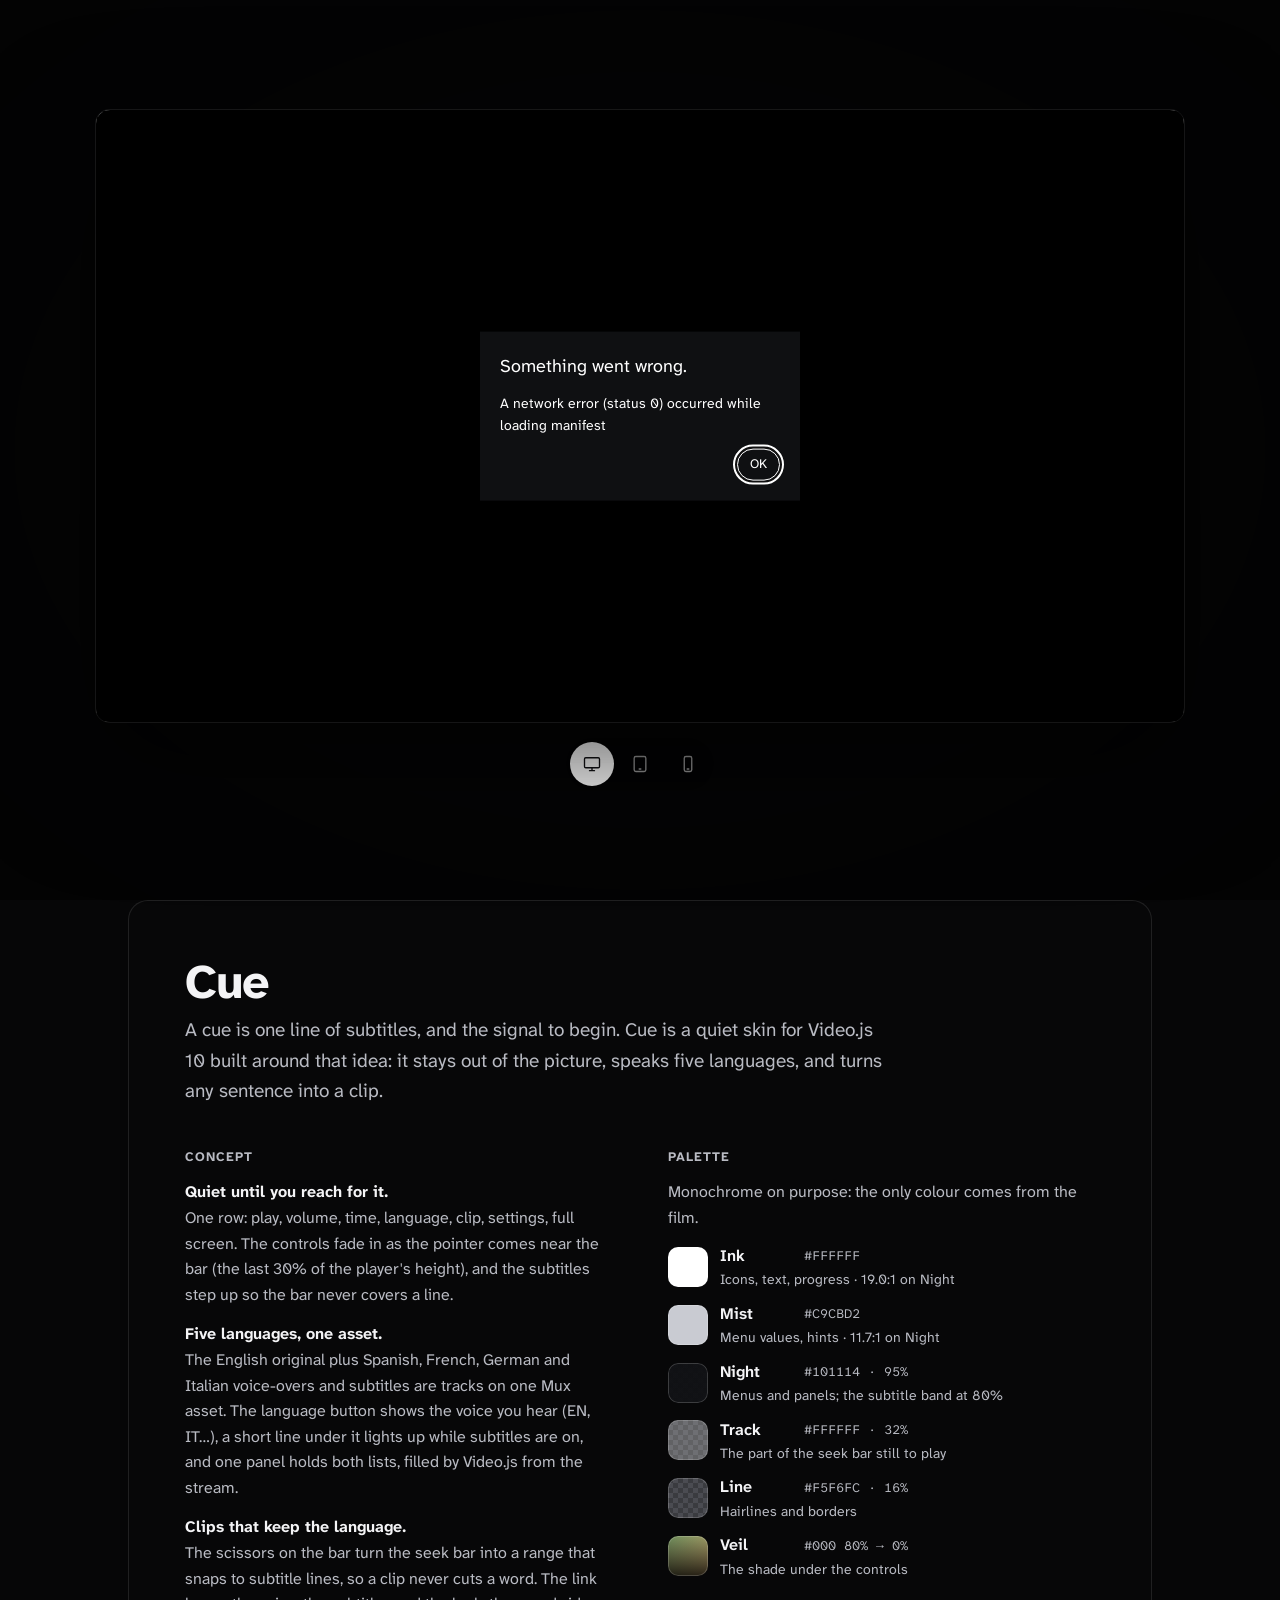
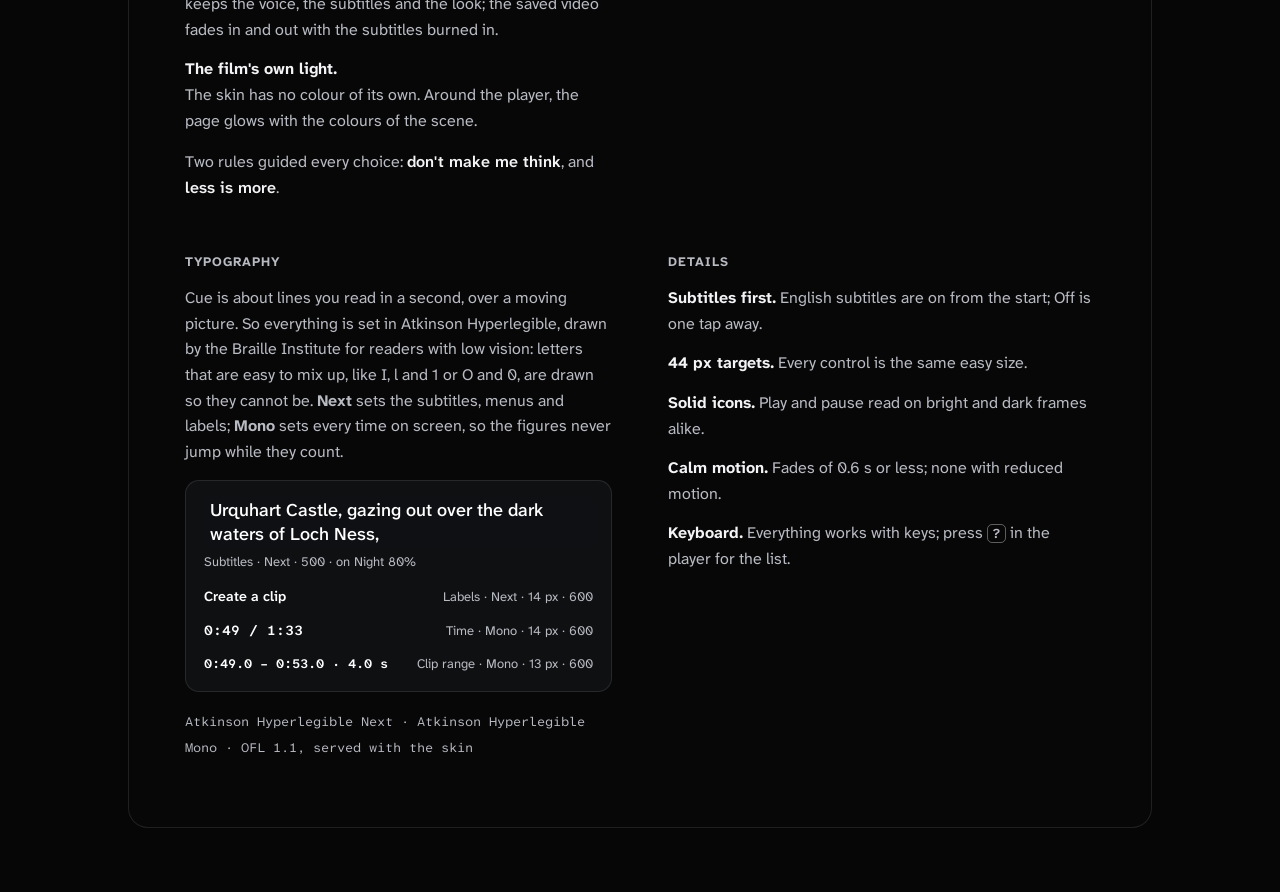
==== commit bcac80c3: "Cue: language and clip buttons on the bar, Atkinson Hyperlegible type (/cue/) Skin commit 8cf9d76.  " ====
--- a/cue/index.html
+++ b/cue/index.html
@@ -6,11 +6,11 @@
     <title>Cue — a Video.js 10 skin</title>
     <meta name="description" content="Cue is a quiet Video.js 10 skin. The controls appear when you reach for them, it speaks five languages, and it turns any sentence into a clip." />
     <meta name="color-scheme" content="dark" />
-    <script type="module" crossorigin src="./assets/cue-BrypyJ_y.js"></script>
+    <script type="module" crossorigin src="./assets/cue-DA8w6Wcf.js"></script>
     <link rel="modulepreload" crossorigin href="./assets/modulepreload-polyfill-P2Xu9kJm.js">
-    <link rel="modulepreload" crossorigin href="./assets/player-CoHHJmpO.js">
-    <link rel="stylesheet" crossorigin href="./assets/player-C1VyfeL4.css">
-    <link rel="stylesheet" crossorigin href="./assets/cue-DX849csb.css">
+    <link rel="modulepreload" crossorigin href="./assets/player-DwuNbsjm.js">
+    <link rel="stylesheet" crossorigin href="./assets/player-DC8MulaM.css">
+    <link rel="stylesheet" crossorigin href="./assets/cue-BNR8eNic.css">
   </head>
   <body>
     <main>
@@ -47,18 +47,21 @@
           <ul class="points">
             <li>
               <strong>Quiet until you reach for it.</strong>
-              One row: play, volume, time, one menu, full screen. The controls fade in as the pointer comes near the
-              bar (the last 30% of the player's height), and the subtitles step up so the bar never covers a line.
+              One row: play, volume, time, language, clip, settings, full screen. The controls fade in as the pointer
+              comes near the bar (the last 30% of the player's height), and the subtitles step up so the bar never
+              covers a line.
             </li>
             <li>
               <strong>Five languages, one asset.</strong>
               The English original plus Spanish, French, German and Italian voice-overs and subtitles are tracks on one
-              Mux asset, so the Video.js audio and subtitle menus fill by themselves, also with native HLS on iPhone.
+              Mux asset. The language button shows the voice you hear (EN, IT…), a short line under it lights up while
+              subtitles are on, and one panel holds both lists, filled by Video.js from the stream.
             </li>
             <li>
               <strong>Clips that keep the language.</strong>
-              The seek bar becomes a range that snaps to subtitle lines, so a clip never cuts a word. The link keeps the
-              voice, the subtitles and the look; the saved video fades in and out with the subtitles burned in.
+              The scissors on the bar turn the seek bar into a range that snaps to subtitle lines, so a clip never cuts a
+              word. The link keeps the voice, the subtitles and the look; the saved video fades in and out with the
+              subtitles burned in.
             </li>
             <li>
               <strong>The film's own light.</strong>
@@ -85,7 +88,7 @@
             <li>
               <span class="chip" style="--c: rgb(16 17 20 / 0.95)"></span>
               <span class="sw-name">Night</span><code>#101114 · 95%</code>
-              <span class="sw-role">Menu and panels</span>
+              <span class="sw-role">Menus and panels; the subtitle band at 80%</span>
             </li>
             <li>
               <span class="chip" style="--c: rgb(255 255 255 / 0.32)"></span>
@@ -108,20 +111,24 @@
         <div class="block">
           <h3>Typography</h3>
           <p>
-            The platform's own sans serif: SF Pro on Apple devices, Segoe UI on Windows, Roboto on Android. Nothing to
-            download, and every label looks at home on the device that shows it.
+            Cue is about lines you read in a second, over a moving picture. So everything is set in Atkinson
+            Hyperlegible, drawn by the Braille Institute for readers with low vision: letters that are easy to mix up,
+            like I, l and 1 or O and 0, are drawn so they cannot be. <strong>Next</strong> sets the subtitles, menus and
+            labels; <strong>Mono</strong> sets every time on screen, so the figures never jump while they count.
           </p>
           <div class="type">
-            <div><span class="t-sample t-label">Create a clip</span><span class="t-spec">Labels · 14 px · 600</span></div>
-            <div><span class="t-sample t-time">0:49 / 1:33</span><span class="t-spec">Time · 14 px · 600 · tabular figures</span></div>
-            <div><span class="t-sample t-small">0:49.0 – 0:53.0 · 4.0 s</span><span class="t-spec">Clip range · 13 px · 600</span></div>
+            <div><span class="t-sample t-subtitle">Urquhart Castle, gazing out over the dark waters of Loch Ness,</span><span class="t-spec">Subtitles · Next · 500 · on Night 80%</span></div>
+            <div><span class="t-sample t-label">Create a clip</span><span class="t-spec">Labels · Next · 14 px · 600</span></div>
+            <div><span class="t-sample t-time">0:49 / 1:33</span><span class="t-spec">Time · Mono · 14 px · 600</span></div>
+            <div><span class="t-sample t-small">0:49.0 – 0:53.0 · 4.0 s</span><span class="t-spec">Clip range · Mono · 13 px · 600</span></div>
           </div>
-          <p class="mono"><code>ui-sans-serif, system-ui, -apple-system, "Segoe UI", Roboto, sans-serif</code></p>
+          <p class="mono"><code>Atkinson Hyperlegible Next · Atkinson Hyperlegible Mono · OFL 1.1, served with the skin</code></p>
         </div>
 
         <div class="block">
           <h3>Details</h3>
           <ul class="facts">
+            <li><strong>Subtitles first.</strong> English subtitles are on from the start; Off is one tap away.</li>
             <li><strong>44 px targets.</strong> Every control is the same easy size.</li>
             <li><strong>Solid icons.</strong> Play and pause read on bright and dark frames alike.</li>
             <li><strong>Calm motion.</strong> Fades of 0.6 s or less; none with reduced motion.</li>
--- a/cue/assets/player-DC8MulaM.css
+++ b/cue/assets/player-DC8MulaM.css
@@ -0,0 +1 @@
+@font-face{font-family:Atkinson Hyperlegible Next Variable;font-style:normal;font-display:swap;font-weight:200 800;src:url(./atkinson-hyperlegible-next-latin-ext-wght-normal-C6vrW8VD.woff2)format("woff2-variations");unicode-range:U+100-2BA,U+2BD-2C5,U+2C7-2CC,U+2CE-2D7,U+2DD-2FF,U+304,U+308,U+329,U+1D00-1DBF,U+1E00-1E9F,U+1EF2-1EFF,U+2020,U+20A0-20AB,U+20AD-20C0,U+2113,U+2C60-2C7F,U+A720-A7FF}@font-face{font-family:Atkinson Hyperlegible Next Variable;font-style:normal;font-display:swap;font-weight:200 800;src:url(./atkinson-hyperlegible-next-latin-wght-normal-BcXVPD7q.woff2)format("woff2-variations");unicode-range:U+??,U+131,U+152-153,U+2BB-2BC,U+2C6,U+2DA,U+2DC,U+304,U+308,U+329,U+2000-206F,U+20AC,U+2122,U+2191,U+2193,U+2212,U+2215,U+FEFF,U+FFFD}@font-face{font-family:Atkinson Hyperlegible Mono Variable;font-style:normal;font-display:swap;font-weight:200 800;src:url(./atkinson-hyperlegible-mono-latin-ext-wght-normal-CXgNM06D.woff2)format("woff2-variations");unicode-range:U+100-2BA,U+2BD-2C5,U+2C7-2CC,U+2CE-2D7,U+2DD-2FF,U+304,U+308,U+329,U+1D00-1DBF,U+1E00-1E9F,U+1EF2-1EFF,U+2020,U+20A0-20AB,U+20AD-20C0,U+2113,U+2C60-2C7F,U+A720-A7FF}@font-face{font-family:Atkinson Hyperlegible Mono Variable;font-style:normal;font-display:swap;font-weight:200 800;src:url(./atkinson-hyperlegible-mono-latin-wght-normal-CoA7y8X5.woff2)format("woff2-variations");unicode-range:U+??,U+131,U+152-153,U+2BB-2BC,U+2C6,U+2DA,U+2DC,U+304,U+308,U+329,U+2000-206F,U+20AC,U+2122,U+2191,U+2193,U+2212,U+2215,U+FEFF,U+FFFD}@layer base{@scope(.media-skin){:scope{text-align:start;text-transform:none;letter-spacing:normal;font-style:normal;font-weight:400}:scope,*,:before,:after{box-sizing:border-box;border:0 solid;margin:0;padding:0}button{font:inherit;color:inherit;text-transform:none;letter-spacing:inherit;appearance:none;background:0 0}img,svg,media-icon{max-width:100%;display:block}svg[fill=currentColor]{fill:currentColor}svg[fill=none]{fill:none}svg[stroke=currentColor]{stroke:currentColor}video{border-radius:inherit;object-fit:var(--media-object-fit,contain);object-position:var(--media-object-position,center);width:100%;max-width:100%;height:100%;display:block}media-icon>svg{width:100%;height:100%}media-tooltip-group,media-dialog,media-alert-dialog,media-error-dialog,media-controls{display:contents}[hidden][hidden]{display:none!important}}@media (prefers-reduced-motion:no-preference){.media-skin{interpolate-size:allow-keywords}}@supports not selector(:popover-open){:where(.media-skin) [popover]:not([data-open],[data-ending-style]){display:none!important}.media-skin:is([data-preset=audio],[data-preset=live-audio]){overflow:visible!important}}}@layer components{@scope(.media-skin){:scope{--media-caption-track-duration:var(--media-duration-controls);--media-caption-track-delay:25ms;--media-caption-track-y:calc(var(--media-spacing) * -3)}video::-webkit-media-text-track-container{z-index:20;scale:.98;translate:0 var(--media-caption-track-y);transition:translate var(--media-caption-track-duration) ease-out;transition-delay:var(--media-caption-track-delay);font-family:inherit}:scope[data-controls-visible]{--media-caption-track-y:var(--media-caption-controls-y)}:scope[data-theme=compat] video::-webkit-media-text-track-container{translate:none;scale:none;transform:translateY(var(--media-caption-track-y,0px)) scale(.98);transition-property:transform}@container media-root (width<42rem){:scope[data-theme=default][data-controls-visible] video{--media-caption-track-y:calc(var(--media-spacing) * -14)}:scope[data-theme=neutral][data-controls-visible] video{--media-caption-track-y:calc(var(--media-spacing) * -17)}}}@scope(.media-skin[data-theme=scaffold][data-preset=video]){.media-button{width:calc(var(--media-spacing) * 8);height:calc(var(--media-spacing) * 8);cursor:pointer;background-color:var(--media-background);color:inherit;border-radius:0;outline-style:none;flex-shrink:0;place-items:center;padding:0;display:grid;position:relative}@media (hover:hover){.media-button:hover{background-color:var(--media-button-highlight)}}.media-button:focus-visible{background-color:var(--media-button-highlight);outline-offset:2px;outline-width:2px;outline-style:solid;outline-color:var(--media-ring)}.media-button:disabled,.media-button[aria-disabled=true]{cursor:not-allowed;opacity:.4}.media-button[aria-expanded=true]{background-color:var(--media-button-highlight)}.media-button[data-hidden]{display:none}@media (forced-colors:active){.media-button{color:buttontext;forced-color-adjust:none;background-color:buttonface;border:1px solid buttontext}@media (hover:hover){.media-button:hover{color:highlighttext;background-color:highlight}}.media-button:focus-visible{color:highlighttext;background-color:highlight}.media-button[aria-disabled=true]{color:graytext;opacity:1}.media-button[aria-expanded=true]{color:highlighttext;background-color:highlight}}@media (pointer:coarse){.media-button:before{content:"";position:absolute;inset:-3px}}@media (prefers-reduced-transparency:reduce),(prefers-contrast:more){@media (hover:hover){.media-button:hover{background-color:var(--media-foreground);color:var(--media-background)}}.media-button:focus-visible,.media-button[aria-expanded=true]{background-color:var(--media-foreground);color:var(--media-background)}}}@scope(.media-skin[data-theme=scaffold][data-preset=video]){.media-dialog-backdrop{z-index:40;background-color:#000;position:absolute;inset:0}.media-dialog-backdrop:not([data-open]){display:none}.media-dialog-backdrop[data-scope=document]{position:fixed}.media-dialog-close{height:calc(var(--media-spacing) * 8);width:auto;padding-inline:calc(var(--media-spacing) * 3);border-style:solid;border-color:currentColor;justify-self:flex-end;border-style:solid!important;border-width:1px!important}.media-dialog-description{font-size:calc(var(--media-spacing) * 3.5)}.media-dialog-popup{z-index:50;max-height:calc(100% - var(--media-spacing) * 8);width:calc(100% - var(--media-spacing) * 8);max-width:calc(var(--media-spacing) * 80);gap:calc(var(--media-spacing) * 3);background-color:var(--media-popover);padding:calc(var(--media-spacing) * 5);color:var(--media-popover-foreground);border-radius:0;outline-style:none;display:grid;position:absolute;top:50%;left:50%;overflow:auto;transform:translate(-50%,-50%)}.media-dialog-popup:not([data-open]){display:none}.media-dialog-popup:focus-visible{outline-offset:-2px;outline-width:2px;outline-style:solid;outline-color:var(--media-ring)}.media-dialog-popup[data-scope=document]{max-height:calc(100dvh - var(--media-spacing) * 8);position:fixed}@media (forced-colors:active){.media-dialog-popup{border:1px solid canvastext}}@media (prefers-reduced-transparency:reduce),(prefers-contrast:more){.media-dialog-popup{border:1px solid}}.media-dialog-title{font-size:calc(var(--media-spacing) * 4.5);line-height:calc(var(--media-spacing) * 7)}}@scope(.media-skin[data-theme=scaffold][data-preset=video]){.media-indicator{pointer-events:none;align-items:center;gap:calc(var(--media-spacing) * 2);background-color:var(--media-background);padding-inline:calc(var(--media-spacing) * 2.5);padding-block:var(--media-spacing);border-radius:0;display:flex}@media (forced-colors:active){.media-indicator{color:canvastext;background-color:canvas;outline:1px solid canvastext}}@media (prefers-reduced-transparency:reduce),(prefers-contrast:more){.media-indicator{background-color:var(--media-background);outline:1px solid}}.media-indicator-group{pointer-events:none;z-index:20;grid-template-columns:repeat(3,minmax(0,1fr));place-items:center;display:grid;position:absolute;inset:0}@media (forced-colors:active){.media-indicator-group{z-index:40}}.media-status-indicator{margin-top:calc(var(--media-spacing) * 3);grid-row-start:1;grid-column-start:2;align-self:flex-start}@scope(.media-status-indicator){:scope[data-status=captions-off] .media-status-indicator-captions-off-icon,:scope[data-status=captions-on] .media-status-indicator-captions-on-icon,:scope[data-status=fullscreen] .media-status-indicator-fullscreen-enter-icon,:scope[data-status=exit-fullscreen] .media-status-indicator-fullscreen-exit-icon{display:block}}.media-status-indicator-icon{width:calc(var(--media-spacing) * 4.5);height:calc(var(--media-spacing) * 4.5);flex-shrink:0;display:none}@scope(.media-status-indicator){:scope[data-status=pip] .media-status-indicator-pip-enter-icon,:scope[data-status=exit-pip] .media-status-indicator-pip-exit-icon{display:block}}.media-volume-indicator{margin-top:calc(var(--media-spacing) * 3.5);grid-row-start:1;grid-column-start:2;align-self:flex-start}.media-volume-indicator-fill{align-items:center;gap:calc(var(--media-spacing) * 2);display:flex}.media-volume-indicator-fill:where(:is(:lang(ae),:lang(ar),:lang(arc),:lang(bcc),:lang(bqi),:lang(ckb),:lang(dv),:lang(fa),:lang(glk),:lang(he),:lang(ku),:lang(mzn),:lang(nqo),:lang(pnb),:lang(ps),:lang(sd),:lang(ug),:lang(ur),:lang(yi)),[dir=rtl],[dir=rtl] *){flex-direction:row-reverse}@scope(.media-volume-indicator){:scope[data-level=high] .media-volume-indicator-high-icon{display:block}}.media-volume-indicator-icon{width:calc(var(--media-spacing) * 4.5);height:calc(var(--media-spacing) * 4.5);flex-shrink:0;display:none}@scope(.media-volume-indicator){:scope[data-level=low] .media-volume-indicator-low-icon,:scope[data-level=off] .media-volume-indicator-off-icon{display:block}}.media-volume-indicator-value{font-variant-numeric:tabular-nums}}@scope(.media-skin[data-theme=scaffold][data-preset=video]){.media-seek-indicator{margin-inline:calc(var(--media-spacing) * 3);flex-direction:column;grid-row-start:1;grid-column-start:2;justify-content:center;gap:var(--media-spacing)!important}.media-seek-indicator[data-direction=backward]{grid-column-start:1;justify-self:flex-start}.media-seek-indicator[data-direction=forward],.media-seek-indicator:where(:is(:lang(ae),:lang(ar),:lang(arc),:lang(bcc),:lang(bqi),:lang(ckb),:lang(dv),:lang(fa),:lang(glk),:lang(he),:lang(ku),:lang(mzn),:lang(nqo),:lang(pnb),:lang(ps),:lang(sd),:lang(ug),:lang(ur),:lang(yi)),[dir=rtl],[dir=rtl] *)[data-direction=backward]{grid-column-start:3;justify-self:flex-end}.media-seek-indicator:where(:is(:lang(ae),:lang(ar),:lang(arc),:lang(bcc),:lang(bqi),:lang(ckb),:lang(dv),:lang(fa),:lang(glk),:lang(he),:lang(ku),:lang(mzn),:lang(nqo),:lang(pnb),:lang(ps),:lang(sd),:lang(ug),:lang(ur),:lang(yi)),[dir=rtl],[dir=rtl] *)[data-direction=forward]{grid-column-start:1;justify-self:flex-start}.media-seek-indicator-icon{width:calc(var(--media-spacing) * 4.5);height:calc(var(--media-spacing) * 4.5)}@scope(.media-seek-indicator){:scope[data-direction=backward] .media-seek-indicator-icon{transform:scaleX(-1)}}.media-seek-indicator-value{font-variant-numeric:tabular-nums}}@scope(.media-skin[data-theme=scaffold][data-preset=video]){.media-status-announcer{white-space:nowrap;clip:rect(0, 0, 0, 0);width:1px;height:1px;position:absolute;overflow:hidden}}@scope(.media-skin[data-theme=scaffold][data-preset=video]){.media-poster{width:100%;height:100%;position:absolute;inset:0}.media-poster:not([data-visible]){display:none}.media-poster-image{object-fit:var(--media-object-fit,contain);object-position:var(--media-object-position,center);width:100%;height:100%}}.media-poster>slot::slotted(img){object-fit:var(--media-object-fit,contain);object-position:var(--media-object-position,center);width:100%;display:block;height:100%!important}.media-poster>slot::slotted(img:not([src]):not([srcset])){visibility:hidden}:where(.media-skin[data-theme=scaffold][data-preset=video]) .media-poster{width:100%;height:100%;position:absolute;inset:0}:where(.media-skin[data-theme=scaffold][data-preset=video]) .media-poster:not([data-visible]){display:none}:where(.media-skin[data-theme=scaffold][data-preset=video]) .media-poster-image{object-fit:var(--media-object-fit,contain);object-position:var(--media-object-position,center);width:100%;height:100%}@scope(.media-skin[data-theme=scaffold][data-preset=video]){.media-buffering-indicator{pointer-events:none;place-items:center;display:grid;position:absolute;inset:0}.media-buffering-indicator:not([data-visible]){--media-spinner-animation:none;display:none}@media (prefers-reduced-motion:reduce){.media-buffering-indicator{--media-spinner-animation:none}}.media-buffering-indicator-backdrop{z-index:40}@scope(.media-buffering-indicator-controls){:scope:not([data-visible]) .media-buffering-indicator-backdrop{background-color:#0006}}@media (forced-colors:active){.media-buffering-indicator-backdrop{background-color:#0000!important}}.media-buffering-indicator-controls{display:contents}.media-buffering-indicator-spinner-icon{width:calc(var(--media-spacing) * 7);height:calc(var(--media-spacing) * 7)}}@scope(.media-skin[data-theme=scaffold][data-preset=video]){.media-popup{color:inherit;border-style:solid;border-width:0;margin:0;overflow:visible}.media-popup[data-ending-style]{transform:none}.media-popup[data-starting-style]{transform:translate(var(--media-popup-translate-x-distance,0), var(--media-popup-translate-y-distance,0))}.media-popup[data-side=bottom]{transform-origin:top;--media-popup-translate-y-distance:calc(var(--media-popup-translate-distance) * -1)}.media-popup[data-side=left]{transform-origin:100%;--media-popup-translate-x-distance:var(--media-popup-translate-distance)}.media-popup[data-side=right]{transform-origin:0;--media-popup-translate-x-distance:calc(var(--media-popup-translate-distance) * -1)}.media-popup[data-side=top]{transform-origin:bottom;--media-popup-translate-y-distance:var(--media-popup-translate-distance)}.media-popup:is([data-starting-style],[data-ending-style]){scale:var(--media-hidden-popup-scale) var(--media-hidden-popup-scale);opacity:0;filter:blur(var(--media-hidden-popup-blur))}.media-popup-safe-area:before{pointer-events:auto;content:"";position:absolute}.media-popup-safe-area[data-side=bottom]:before{content:"";height:var(--media-popup-side-offset);inset-inline:0;bottom:100%}.media-popup-safe-area[data-side=left]:before{content:"";width:var(--media-popup-side-offset);inset-block:0;left:100%}.media-popup-safe-area[data-side=right]:before{content:"";width:var(--media-popup-side-offset);inset-block:0;right:100%}.media-popup-safe-area[data-side=top]:before{content:"";height:var(--media-popup-side-offset);inset-inline:0;top:100%}.media-tooltip-popup{pointer-events:none;z-index:20;background-color:var(--media-popover);padding-inline:calc(var(--media-spacing) * 1.5);padding-block:calc(var(--media-spacing) * .5);white-space:nowrap;color:var(--media-popover-foreground);--media-popup-side-offset:var(--media-tooltip-side-offset);--media-tooltip-side-offset:calc(var(--media-spacing) * 9);border-radius:0;box-shadow:0 0 #0000,0 0 #0000,0 0 #0000,0 0 #0000,0 0 #0000}.media-tooltip-popup[data-open]{align-items:center;gap:var(--media-spacing);display:flex}@media (forced-colors:active){.media-tooltip-popup{outline-width:1px;outline-style:solid}}@media (prefers-reduced-transparency:reduce),(prefers-contrast:more){.media-tooltip-popup{outline-width:1px;outline-style:solid}}.media-tooltip-shortcut{text-align:center;min-width:1.5em;font-family:inherit;font-size:calc(var(--media-spacing) * 2.75);background-color:oklab(100% 0 5.96046e-8/.1);padding:.1em;line-height:1.25}}@scope(.media-skin[data-theme=scaffold][data-preset=video]){.media-button-icon{width:calc(var(--media-spacing) * 4.5);height:calc(var(--media-spacing) * 4.5);grid-row-start:1;grid-column-start:1}.media-seek-button-backward-icon{transform:scaleX(-1)}.media-seek-button-backward-label{left:-1px}.media-seek-button-content{display:grid;position:relative}.media-seek-button-forward-label{right:-1px}.media-seek-button-label{bottom:calc(var(--media-spacing) * -.75);font-size:calc(var(--media-spacing) * 2.25);font-variant-numeric:tabular-nums;position:absolute}}@scope(.media-skin[data-theme=scaffold][data-preset=video]){.media-menu-indicator{opacity:0;flex-shrink:0;margin-inline-start:auto;margin-inline-end:calc(var(--media-spacing) * -1)}@scope(.media-menu-radio-item){:scope[aria-checked=true] .media-menu-indicator{opacity:1}}.media-menu-radio-icon{width:calc(var(--media-spacing) * 4.5);height:calc(var(--media-spacing) * 4.5);opacity:.7;flex-shrink:0}.media-menu-radio-item{min-height:calc(var(--media-spacing) * 8);cursor:pointer;justify-content:space-between;align-items:center;gap:calc(var(--media-spacing) * 3);background-color:var(--media-background);width:100%;padding-inline:calc(var(--media-spacing) * 2);background-clip:padding-box;border-radius:0;flex-shrink:0;padding-block:0;display:flex}.media-menu-radio-item:focus-visible{outline-offset:-2px;outline:2px solid}.media-menu-radio-item[data-custom]{font-style:italic}.media-menu-radio-item[data-highlighted]{background-color:var(--media-button-highlight)}@media (forced-colors:active){.media-menu-radio-item[data-highlighted]{background-color:var(--media-accent);color:var(--media-accent-foreground)}}@media (prefers-reduced-transparency:reduce),(prefers-contrast:more){.media-menu-radio-item[data-highlighted]{background-color:var(--media-accent);color:var(--media-accent-foreground)}}}@scope(.media-skin[data-theme=scaffold][data-preset=video]){.media-menu-back-chevron{width:calc(var(--media-spacing) * 4);height:calc(var(--media-spacing) * 4);opacity:.7;flex-shrink:0;transform:rotate(180deg)}.media-menu-back-chevron:where(:is(:lang(ae),:lang(ar),:lang(arc),:lang(bcc),:lang(bqi),:lang(ckb),:lang(dv),:lang(fa),:lang(glk),:lang(he),:lang(ku),:lang(mzn),:lang(nqo),:lang(pnb),:lang(ps),:lang(sd),:lang(ug),:lang(ur),:lang(yi)),[dir=rtl],[dir=rtl] *){transform:none}.media-menu-back-item{min-height:calc(var(--media-spacing) * 8);cursor:pointer;align-items:center;gap:calc(var(--media-spacing) * 1.5);background-color:var(--media-background);width:100%;padding-inline:calc(var(--media-spacing) * 2);text-align:start;white-space:nowrap;background-clip:padding-box;border-radius:0;flex-shrink:0;padding-block:0;display:flex}.media-menu-back-item:focus-visible{outline-offset:-2px;outline:2px solid}.media-menu-back-item[data-highlighted]{background-color:var(--media-button-highlight)}@media (forced-colors:active){.media-menu-back-item[data-highlighted]{background-color:var(--media-accent);color:var(--media-accent-foreground)}}@media (prefers-reduced-transparency:reduce),(prefers-contrast:more){.media-menu-back-item[data-highlighted]{background-color:var(--media-accent);color:var(--media-accent-foreground)}}.media-menu-badge{background-color:var(--media-muted);padding-inline:calc(var(--media-spacing) * 1.5);font-size:calc(var(--media-spacing) * 2.75);border-radius:0}.media-menu-content{overscroll-behavior:none;max-height:100%;padding:calc(var(--media-spacing) * 2);clip-path:inset(0);outline-style:none;flex-direction:column;display:flex;position:absolute;overflow:auto;gap:calc(var(--media-spacing) * 2)!important}@media (forced-colors:active){.media-menu-content{outline-offset:2px;outline:2px solid #0000}}.media-menu-content:not([data-submenu]){inset-inline:0;top:0}.media-menu-content:not([data-submenu])[data-child-open]{clip-path:inset(0 0 0 100%);transform:translate(-100%)}.media-menu-content[data-submenu]{z-index:10;inset-inline:0;top:0}.media-menu-content:not([data-submenu])[data-child-open]:where(:is(:lang(ae),:lang(ar),:lang(arc),:lang(bcc),:lang(bqi),:lang(ckb),:lang(dv),:lang(fa),:lang(glk),:lang(he),:lang(ku),:lang(mzn),:lang(nqo),:lang(pnb),:lang(ps),:lang(sd),:lang(ug),:lang(ur),:lang(yi)),[dir=rtl],[dir=rtl] *){clip-path:inset(0 100% 0 0);transform:translate(100%)}.media-menu-forward-chevron{width:calc(var(--media-spacing) * 4);height:calc(var(--media-spacing) * 4);opacity:.7;flex-shrink:0}.media-menu-forward-chevron:where(:is(:lang(ae),:lang(ar),:lang(arc),:lang(bcc),:lang(bqi),:lang(ckb),:lang(dv),:lang(fa),:lang(glk),:lang(he),:lang(ku),:lang(mzn),:lang(nqo),:lang(pnb),:lang(ps),:lang(sd),:lang(ug),:lang(ur),:lang(yi)),[dir=rtl],[dir=rtl] *){transform:scaleX(-1)}.media-menu-hint{align-items:center;gap:var(--media-spacing);opacity:.7;min-width:0;margin-inline-start:auto;padding-inline-start:calc(var(--media-spacing) * 2);display:inline-flex}.media-menu-hint-label{max-width:calc(var(--media-spacing) * 24);text-overflow:ellipsis;white-space:nowrap;overflow:hidden}.media-menu-item{min-height:calc(var(--media-spacing) * 8);cursor:pointer;align-items:center;gap:calc(var(--media-spacing) * 1.5);background-color:var(--media-background);width:100%;padding-inline:calc(var(--media-spacing) * 2);text-align:start;white-space:nowrap;background-clip:padding-box;border-radius:0;flex-shrink:0;padding-block:0;display:flex}.media-menu-item:focus-visible{outline-offset:-2px;outline:2px solid}.media-menu-item[data-highlighted]{background-color:var(--media-button-highlight)}.media-menu-item[data-availability=unavailable],.media-menu-item[data-availability=unsupported]{display:none}@media (forced-colors:active){.media-menu-item[data-highlighted]{background-color:var(--media-accent);color:var(--media-accent-foreground)}}@media (prefers-reduced-transparency:reduce),(prefers-contrast:more){.media-menu-item[data-highlighted]{background-color:var(--media-accent);color:var(--media-accent-foreground)}}.media-menu-popup{z-index:20;height:var(--media-menu-height);max-height:min(var(--media-menu-available-height,calc(var(--media-spacing) * 56)), calc(var(--media-spacing) * 56));width:var(--media-menu-width);max-width:var(--media-menu-available-width);min-width:calc(var(--media-spacing) * 44);overscroll-behavior:none;background-color:var(--media-popover);color:var(--media-popover-foreground);--media-popover-side-offset:calc(var(--media-spacing) * 9);--media-popup-side-offset:var(--media-popover-side-offset);border-radius:0;margin:0;padding:0;box-shadow:0 0 #0000,0 0 #0000,0 0 #0000,0 0 #0000,0 0 #0000;overflow:hidden!important}@media (forced-colors:active){.media-menu-popup{outline-width:1px;outline-style:solid}}@media (prefers-reduced-transparency:reduce),(prefers-contrast:more){.media-menu-popup{outline-width:1px;outline-style:solid}}.media-menu-radio-group{gap:calc(var(--media-spacing) * 2);flex-direction:column;display:flex}.media-menu-separator{display:none}.media-menu-tier{font-size:calc(var(--media-spacing) * 2.75);opacity:.7;padding-inline-start:calc(var(--media-spacing) * .5);padding-top:1px;line-height:1}.media-menu-trigger-icon{width:calc(var(--media-spacing) * 4.5);height:calc(var(--media-spacing) * 4.5);opacity:.7;flex-shrink:0}}@scope(.media-skin[data-theme=scaffold][data-preset=video]){.media-settings-button-label{clip-path:inset(50%);white-space:nowrap;border-width:0;width:1px;height:1px;margin:-1px;padding:0;position:absolute;overflow:hidden}}@scope(.media-skin[data-theme=scaffold][data-preset=video]){}@scope(.media-skin[data-theme=scaffold][data-preset=video]){.video-controls-slider-row{width:100%}}@scope(.media-skin[data-theme=scaffold][data-preset=video]){.media-slider-thumbnail{max-width:calc(var(--media-spacing) * 39);background-color:var(--media-background);border-radius:0;display:block;overflow:hidden}.media-slider-thumbnail-image{display:block}.media-time-slider{height:calc(var(--media-spacing) * 4);min-width:calc(var(--media-spacing) * 12);cursor:pointer;flex:1;align-items:center;display:flex;position:relative}.media-time-slider[data-disabled]{cursor:not-allowed;opacity:.4}@media (forced-colors:active){.media-time-slider[data-disabled]{color:graytext;opacity:1}}.media-time-slider-audio-buffer{background-color:#b3b3b3!important}.media-time-slider-audio-preview-meta{padding-block:calc(var(--media-spacing) * .5);color:var(--media-foreground);border-radius:0;width:auto!important;padding-inline:calc(var(--media-spacing) * 1.5)!important}@media (forced-colors:active){.media-time-slider-audio-preview-meta{outline-width:1px;outline-style:solid}}@media (prefers-reduced-transparency:reduce),(prefers-contrast:more){.media-time-slider-audio-preview-meta{outline-width:1px;outline-style:solid}}.media-time-slider-audio-track:before{content:"";background-color:var(--media-muted)!important}@media (forced-colors:active){.media-time-slider-audio-track:before{content:"";background-color:canvas!important}}.media-time-slider-buffer{inset-block:0;left:calc(var(--media-slider-chapter-start,0%) + var(--media-spacing) * var(--media-chapter-inset-start,0));right:max(calc(100% - var(--media-slider-buffer,0%)), calc(100% - var(--media-slider-chapter-end,100%) + var(--media-spacing) * var(--media-chapter-inset-end,0)));clip-path:inset(-1px 0);background-color:oklab(100% 0 5.96046e-8/.1);border-radius:0;position:absolute}@media (forced-colors:active){.media-time-slider-buffer{forced-color-adjust:none;background-image:repeating-linear-gradient(135deg,canvastext 0 1px,canvas 1px 3px);opacity:1!important}}.media-time-slider-chapter{--media-chapter-inset-end:.5;--media-chapter-inset-start:.5;clip-path:inset(0 calc(100% - var(--media-slider-chapter-end)) 0 var(--media-slider-chapter-start));align-items:center;display:flex;position:absolute;inset:0}.media-time-slider-chapter:first-of-type{--media-chapter-inset-start:0}.media-time-slider-chapter:last-of-type{--media-chapter-inset-end:0}.media-time-slider-chapter-title{text-overflow:ellipsis;white-space:nowrap;opacity:.7;min-width:0;overflow:hidden}.media-time-slider-chapter-title:empty{display:none}.media-time-slider-chapters{align-items:center;width:100%;height:100%;display:flex;position:relative}.media-time-slider-fill{inset-block:0;left:calc(var(--media-slider-chapter-start,0%) + var(--media-spacing) * var(--media-chapter-inset-start,0));right:max(calc(100% - var(--media-slider-fill,0%)), calc(100% - var(--media-slider-chapter-end,100%) + var(--media-spacing) * var(--media-chapter-inset-end,0)));clip-path:inset(-1px 0);background-color:var(--media-accent);border-radius:0;position:absolute}@scope(.media-time-slider){:scope[data-dragging] .media-time-slider-fill{left:calc(var(--media-slider-chapter-start,0%) + var(--media-spacing) * var(--media-chapter-inset-start,0));right:max(calc(100% - var(--media-slider-pointer,0%)), calc(100% - var(--media-slider-chapter-end,100%) + var(--media-spacing) * var(--media-chapter-inset-end,0)));clip-path:inset(-1px 0)}}@media (forced-colors:active){.media-time-slider-fill{forced-color-adjust:none;background-color:canvas;background-image:linear-gradient(highlight,highlight)}}.media-time-slider-preview{pointer-events:none;bottom:calc(100% + var(--media-spacing) * 3);max-width:calc(var(--media-spacing) * 39);transform-origin:bottom;justify-items:center;gap:var(--media-spacing);opacity:0;display:grid}@scope(.media-time-slider){:scope[data-disabled] .media-time-slider-preview{display:none}}@scope(.media-time-slider){:scope[data-dragging] .media-time-slider-preview,:scope[data-pointing] .media-time-slider-preview{opacity:1}}.media-time-slider-preview-label{align-items:center;gap:calc(var(--media-spacing) * 2);min-width:0;max-width:100%;display:flex}.media-time-slider-preview-meta{width:100%;min-width:0;padding-inline:calc(var(--media-spacing) * 2);padding-block:var(--media-spacing);justify-content:center;display:flex}.media-time-slider-thumb{left:var(--media-slider-fill,0%);width:calc(var(--media-spacing) * 3);height:calc(var(--media-spacing) * 3);border-style:solid;border-width:1px;border-color:var(--media-foreground);background-color:var(--media-foreground);border-radius:0;outline-style:none;position:absolute;transform:translate(-50%)}@scope(.media-time-slider){:scope[data-dragging] .media-time-slider-thumb{left:var(--media-slider-pointer)}}.media-time-slider-thumb:focus-visible{outline-offset:2px;outline:2px solid}@media (forced-colors:active){.media-time-slider-thumb{forced-color-adjust:none;background-color:highlight;border:1px solid canvastext}}.media-time-slider-track{isolation:isolate;height:calc(var(--media-spacing) * 1.5);border-radius:0;position:absolute;inset-inline:0}.media-time-slider-track:before{inset-block:0;left:calc(var(--media-slider-chapter-start) + var(--media-spacing) * var(--media-chapter-inset-start));right:calc(100% - var(--media-slider-chapter-end) + var(--media-spacing) * var(--media-chapter-inset-end));clip-path:inset(-1px);content:"";background-color:oklab(100% 0 5.96046e-8/.1);border-radius:0;position:absolute}@media (forced-colors:active){.media-time-slider-track{height:calc(var(--media-spacing) * 1.5)}.media-time-slider-track:before{content:"";forced-color-adjust:none;background-color:canvas;border:1px solid canvastext;opacity:1!important}}.media-time-slider-value{font-variant-numeric:tabular-nums;flex-shrink:0}}:where(.media-skin[data-theme=scaffold][data-preset=video]) .media-slider-thumbnail{max-width:calc(var(--media-spacing) * 39);background-color:var(--media-background);border-radius:0;display:block;overflow:hidden}:where(.media-skin[data-theme=scaffold][data-preset=video]) .media-slider-thumbnail-image{display:block}@scope(.media-skin[data-theme=scaffold][data-preset=video]){:where(.media-captions-button)[data-active] .media-captions-button-off-icon,.media-captions-button-on-icon{display:none}@scope(.media-captions-button){:scope[data-active] .media-captions-button-on-icon{display:block}}}@scope(.media-skin[data-theme=scaffold][data-preset=video]){.media-live-button{align-items:center;gap:calc(var(--media-spacing) * 1.5);font-size:calc(var(--media-spacing) * 2.75);grid-auto-flow:column;width:auto!important;padding-inline:calc(var(--media-spacing) * 2.5)!important}.media-live-button-dot{width:calc(var(--media-spacing) * 2);height:calc(var(--media-spacing) * 2);opacity:.4;background-color:currentColor;border-radius:0;flex-shrink:0;display:inline-block}@scope(.media-live-button){:scope[data-live-edge] .media-live-button-dot{opacity:1;background-color:#f43f5e}}}@scope(.media-skin[data-theme=scaffold][data-preset=video]){.media-button-icon-base{width:calc(var(--media-spacing) * 4.5);height:calc(var(--media-spacing) * 4.5);grid-row-start:1;grid-column-start:1;display:none}.media-play-button-audio{display:inline-flex;position:relative}.media-play-button-buffering{z-index:20;background-color:var(--media-background)}@scope(.media-play-button){:scope[data-started]:not([data-paused]):not([data-ended]) .media-play-button-pause-icon,:scope:not([data-ended]):not([data-started]) .media-play-button-play-icon,:scope:not([data-ended])[data-paused] .media-play-button-play-icon,:scope[data-ended] .media-play-button-restart-icon{display:block}}}@scope(.media-skin[data-theme=scaffold][data-preset=video]){.media-mute-button-high-icon{display:none}@scope(.media-mute-button){:scope:not([data-muted]) .media-mute-button-high-icon{display:block}}.media-mute-button-off-icon{display:none}@scope(.media-mute-button){:scope[data-muted] .media-mute-button-off-icon{display:block}}}@scope(.media-skin[data-theme=scaffold][data-preset=video]){.media-volume-popover-popup{z-index:20;height:calc(var(--media-spacing) * 24);width:calc(var(--media-spacing) * 7);background-color:var(--media-popover);padding-inline:calc(var(--media-spacing) * 3.5);padding-block:calc(var(--media-spacing) * 2.5);color:var(--media-popover-foreground);--media-popover-side-offset:calc(var(--media-spacing) * 9);--media-popup-side-offset:var(--media-popover-side-offset);border-radius:0;box-shadow:0 0 #0000,0 0 #0000,0 0 #0000,0 0 #0000,0 0 #0000}@media (forced-colors:active){.media-volume-popover-popup{outline-width:1px;outline-style:solid}}@media (prefers-reduced-transparency:reduce),(prefers-contrast:more){.media-volume-popover-popup{outline-width:1px;outline-style:solid}}}@scope(.media-skin[data-theme=scaffold][data-preset=video]){.media-volume-slider{cursor:pointer;--media-accent:var(--media-accent-color,var(--media-popover-foreground));justify-content:center;width:100%;height:100%;display:flex;position:relative}.media-volume-slider[data-disabled]{cursor:not-allowed;opacity:.4}.media-volume-slider-fill{height:var(--media-slider-fill,0%);background-color:var(--media-accent);border-radius:0;width:100%;position:absolute;bottom:0;left:0}@media (forced-colors:active){.media-volume-slider-fill{forced-color-adjust:none;background-color:highlight}}.media-volume-slider-thumb{bottom:var(--media-slider-fill,0%);width:calc(var(--media-spacing) * 3);height:calc(var(--media-spacing) * 3);background-color:var(--media-popover-foreground);border-radius:0;position:absolute;left:50%;transform:translate(-50%,50%)}.media-volume-slider-thumb:focus-visible{outline-offset:2px;outline:2px solid}@media (forced-colors:active){.media-volume-slider-thumb{forced-color-adjust:none;background-color:highlight;border:1px solid canvastext}}.media-volume-slider-track{height:100%;width:var(--media-spacing);background-color:gray;border-radius:0;position:absolute;bottom:0;left:50%;overflow:hidden;transform:translate(-50%)}@media (forced-colors:active){.media-volume-slider-track{width:calc(var(--media-spacing) * 1.5);forced-color-adjust:none;background-color:canvas;border:1px solid canvastext}}}@scope(.media-skin[data-theme=scaffold][data-preset=video]){.video-controls-bottom{pointer-events:auto;gap:calc(var(--media-spacing) * 2);background-color:var(--media-background);padding:calc(var(--media-spacing) * 3);inset-inline:0;flex-direction:column;display:flex;position:absolute;bottom:0}@scope(.video-controls-content){:scope:not([data-visible]) .video-controls-bottom{pointer-events:none;opacity:0}}@media (forced-colors:active){.video-controls-bottom{background-color:canvas;border-radius:0}}@media (prefers-reduced-transparency:reduce),(prefers-contrast:more){.video-controls-bottom{background-color:var(--media-background);border-radius:0}}.video-controls-buffering{display:contents}.video-controls-center{pointer-events:auto;align-items:center;gap:calc(var(--media-spacing) * 2);display:none;position:absolute;top:50%;left:50%;transform:translate(-50%,-50%)}@scope(.video-controls-content){:scope:not([data-visible]) .video-controls-center{pointer-events:none;opacity:0}}@scope(.video-controls-buffering){:scope[data-visible] .video-controls-center{display:none!important}}.video-controls-center:where(:is(:lang(ae),:lang(ar),:lang(arc),:lang(bcc),:lang(bqi),:lang(ckb),:lang(dv),:lang(fa),:lang(glk),:lang(he),:lang(ku),:lang(mzn),:lang(nqo),:lang(pnb),:lang(ps),:lang(sd),:lang(ug),:lang(ur),:lang(yi)),[dir=rtl],[dir=rtl] *){flex-direction:row-reverse}@media (forced-colors:active){.video-controls-center{background-color:#0000!important}}@media (prefers-reduced-transparency:reduce),(prefers-contrast:more){.video-controls-center{background-color:var(--media-background);padding-inline:calc(var(--media-spacing) * 2);border-radius:0}}@container media-root (width>=22.5rem){.video-controls-center{display:flex}}.video-controls-center-button{background-color:var(--media-background)!important;margin:0!important}@media (hover:hover){.video-controls-center-button:hover{background-color:var(--media-button-highlight)!important}}.video-controls-center-button:focus-visible,.video-controls-center-button[aria-expanded=true]{background-color:var(--media-button-highlight)!important}@media (forced-colors:active){.video-controls-center-button{background-color:buttonface!important}@media (hover:hover){.video-controls-center-button:hover{background-color:highlight!important}}.video-controls-center-button:focus-visible,.video-controls-center-button[aria-expanded=true]{background-color:highlight!important}}@media (prefers-reduced-transparency:reduce),(prefers-contrast:more){.video-controls-center-button{background-color:var(--media-background)!important}@media (hover:hover){.video-controls-center-button:hover{background-color:var(--media-foreground)!important}}.video-controls-center-button:focus-visible,.video-controls-center-button[aria-expanded=true]{background-color:var(--media-foreground)!important}}.video-controls-center-play{width:calc(var(--media-spacing) * 14.5)!important;height:calc(var(--media-spacing) * 14.5)!important}.video-controls-center-play-icon{width:calc(var(--media-spacing) * 7)!important;height:calc(var(--media-spacing) * 7)!important}.video-controls-content{pointer-events:none;z-index:30;position:absolute;inset:0}.video-controls-group{align-items:center;gap:calc(var(--media-spacing) * 2);display:flex}.video-controls-group:where(:is(:lang(ae),:lang(ar),:lang(arc),:lang(bcc),:lang(bqi),:lang(ckb),:lang(dv),:lang(fa),:lang(glk),:lang(he),:lang(ku),:lang(mzn),:lang(nqo),:lang(pnb),:lang(ps),:lang(sd),:lang(ug),:lang(ur),:lang(yi)),[dir=rtl],[dir=rtl] *){flex-direction:row-reverse}.video-controls-row{justify-content:space-between;align-items:center;gap:calc(var(--media-spacing) * 2);display:flex}.video-controls-row:where(:is(:lang(ae),:lang(ar),:lang(arc),:lang(bcc),:lang(bqi),:lang(ckb),:lang(dv),:lang(fa),:lang(glk),:lang(he),:lang(ku),:lang(mzn),:lang(nqo),:lang(pnb),:lang(ps),:lang(sd),:lang(ug),:lang(ur),:lang(yi)),[dir=rtl],[dir=rtl] *){flex-direction:row-reverse}.video-controls-start{min-width:0}.video-controls-top{pointer-events:auto;justify-content:flex-end;align-items:center;gap:calc(var(--media-spacing) * 2);padding:calc(var(--media-spacing) * 3);inset-inline:0;display:flex;position:absolute;top:0}@scope(.video-controls-content){:scope:not([data-visible]) .video-controls-top{pointer-events:none;opacity:0}}.video-controls-top:where(:is(:lang(ae),:lang(ar),:lang(arc),:lang(bcc),:lang(bqi),:lang(ckb),:lang(dv),:lang(fa),:lang(glk),:lang(he),:lang(ku),:lang(mzn),:lang(nqo),:lang(pnb),:lang(ps),:lang(sd),:lang(ug),:lang(ur),:lang(yi)),[dir=rtl],[dir=rtl] *){flex-direction:row-reverse}@media (forced-colors:active){.video-controls-top{inset-inline:0;background-color:canvas;border-radius:0;justify-content:flex-end;top:0;border-radius:0!important}}@media (prefers-reduced-transparency:reduce),(prefers-contrast:more){.video-controls-top{background-color:var(--media-background);border-radius:0}}@media (forced-colors:active){.video-controls-video-bottom{inset-inline:0;bottom:0;border-radius:0!important}}}@scope(.media-skin[data-theme=scaffold][data-preset=video]){.media-time-current-value{display:none}.media-time-current-value[data-unavailable]{opacity:.5}@container media-root (width>=20rem){.media-time-current-value{display:inline}}.media-time-duration-value{opacity:.7;display:none}.media-time-duration-value[data-unavailable]{opacity:.5}@container media-root (width>=20rem){.media-time-duration-value{display:inline}}.media-time-group{height:calc(var(--media-spacing) * 4);align-items:center;gap:var(--media-spacing);padding-inline:var(--media-spacing);font-variant-numeric:tabular-nums;flex-shrink:0;line-height:1;display:flex}.media-time-group:where(:is(:lang(ae),:lang(ar),:lang(arc),:lang(bcc),:lang(bqi),:lang(ckb),:lang(dv),:lang(fa),:lang(glk),:lang(he),:lang(ku),:lang(mzn),:lang(nqo),:lang(pnb),:lang(ps),:lang(sd),:lang(ug),:lang(ur),:lang(yi)),[dir=rtl],[dir=rtl] *){flex-direction:row-reverse}.media-time-separator{opacity:.7;display:none}.media-time-separator[data-unavailable]{opacity:.5}@container media-root (width>=20rem){.media-time-separator{display:inline}}.media-time-toggle{cursor:pointer;border-radius:0;outline-style:none}.media-time-toggle:focus-visible{outline-offset:2px;outline-width:2px;outline-style:solid;outline-color:var(--media-ring)}.media-time-toggle[data-disabled]{cursor:not-allowed;opacity:.4}@media (forced-colors:active){.media-time-toggle[data-disabled]{color:graytext;opacity:1}}@container media-root (width>=20rem){.media-time-toggle{display:none}}}@scope(.media-skin[data-theme=scaffold][data-preset=video]){.audio-controls-bottom{padding:calc(var(--media-spacing) * 3);position:static!important}.audio-controls-content{position:relative!important;inset:auto!important}}@scope(.media-skin[data-theme=scaffold][data-preset=video]){:where(.media-airplay-button)[data-airplay-state=connected] .media-airplay-button-enter-icon,.media-airplay-button-exit-icon{display:none}@scope(.media-airplay-button){:scope[data-airplay-state=connected] .media-airplay-button-exit-icon{display:block}}}@scope(.media-skin[data-theme=scaffold][data-preset=video]){.media-tooltip-screen-popup{--media-tooltip-side-offset:calc(var(--media-spacing) * 3)!important}}@scope(.media-skin[data-theme=scaffold][data-preset=video]){:where(.media-cast-button)[data-cast-state=connected] .media-cast-button-enter-icon,.media-cast-button-exit-icon{display:none}@scope(.media-cast-button){:scope[data-cast-state=connected] .media-cast-button-exit-icon{display:block}}.media-fullscreen-button-enter-icon{display:none}@scope(.media-fullscreen-button){:scope:not([data-fullscreen]) .media-fullscreen-button-enter-icon{display:block}}.media-fullscreen-button-exit-icon{display:none}@scope(.media-fullscreen-button){:scope[data-fullscreen] .media-fullscreen-button-exit-icon{display:block}}:where(.media-pip-button)[data-pip] .media-pip-button-enter-icon,.media-pip-button-exit-icon{display:none}@scope(.media-pip-button){:scope[data-pip] .media-pip-button-exit-icon{display:block}}}@scope(.media-skin[data-theme=scaffold][data-preset=video]){.media-title{pointer-events:none;text-overflow:ellipsis;white-space:nowrap;background-color:var(--media-background);min-width:0;padding-inline:calc(var(--media-spacing) * 2);font-size:calc(var(--media-spacing) * 4);color:var(--media-foreground);flex:1;overflow:hidden}.media-title:not([data-visible]){opacity:0}@media (forced-colors:active){.media-title{z-index:40;color:canvastext;background-color:#0000!important}}@media (prefers-reduced-transparency:reduce),(prefers-contrast:more){.media-title{background-color:var(--media-background)}}}@scope(.media-skin[data-theme=scaffold][data-preset=video]){.video-controls-backdrop{pointer-events:none;background-image:linear-gradient(#0006,#0000 40% 60%,#00000080);position:absolute;inset:0}.video-controls-backdrop:not([data-visible]){display:none}@media (forced-colors:active){.video-controls-backdrop{background-image:none}}}@scope(.media-skin[data-theme=scaffold][data-preset=video]){.video-controls-center-seek{display:none;width:calc(var(--media-spacing) * 8)!important;height:calc(var(--media-spacing) * 8)!important}@media (pointer:fine){.video-controls-center-seek{display:grid}}.video-controls-center-seek-icon{width:calc(var(--media-spacing) * 4.5);height:calc(var(--media-spacing) * 4.5)}}@scope(.media-skin[data-theme=scaffold][data-preset=video]){.media-container,:scope.media-container{border-radius:var(--media-video-border-radius);width:100%;min-width:0;height:100%;min-height:0;font-family:var(--media-font-family,inherit);font-size:calc(var(--media-spacing) * 3.25);color:var(--media-foreground);--spacing:var(--media-spacing);outline-style:none;display:block;position:relative;overflow:hidden;container:media-root/inline-size}.media-container:focus-visible,:scope.media-container:focus-visible{outline-offset:-2px;outline-width:2px;outline-style:solid;outline-color:var(--media-ring)}.media-video,:scope.media-video{background-color:#000}}.media-container>slot::slotted(video),:scope.media-container>slot::slotted(video){border-radius:inherit;object-fit:var(--media-object-fit,contain);object-position:var(--media-object-position,center);width:100%;max-width:100%;margin:0;display:block;height:100%!important}}@layer utilities;@layer base.theme{.media-skin{--media-background:#000;--media-foreground:#fff;--media-controls:#00000059;--media-controls-foreground:var(--media-foreground);--media-popover:#ffffff1a;--media-popover-foreground:var(--media-foreground);--media-primary:var(--media-accent-color,var(--media-default-accent-color));--media-primary-foreground:var(--media-accent-text-color,var(--media-default-accent-text-color));--media-accent:var(--media-accent-color,#ffffff1a);--media-accent-foreground:var(--media-accent-text-color,currentColor);--media-muted:#ffffff26;--media-muted-foreground:#ffffffa6;--media-border:#0000001a;--media-ring:#fff;--media-backdrop:#000;--media-live-color:#f9423d;--media-shadow-surface:0 1px 3px 0 #00000026, 0 1px 2px -1px #00000026;--media-shadow-surface-inset:inset 0 1px 0 0 #ffffff1a, inset 0 0 0 1px #ffffff0d;--media-shadow-thumb:0 0 0 1px #0000001a, 0 1px 3px 0 #00000059, 0 1px 2px -1px #00000059;--media-shadow-tooltip:0 0 0 1px var(--media-border), var(--media-shadow-surface);--media-shadow-separator:0 1px 0 0 #ffffff13;--media-shadow-current-color:oklch(from currentColor 0 0 0 / clamp(0, calc((l - .5) * .5), .15));--media-shadow-subtle-current-color:transparent;--media-text-shadow-dialog:0 1px 0 #00000040;--media-backdrop-filter-surface:blur(16px) saturate(125%);--media-backdrop-filter-indicator:blur(8px);--media-backdrop-filter-dialog:blur(16px) saturate(125%);--media-control-corner-shape:round;--media-control-radius:99px;--media-control-size:calc(var(--media-spacing) * 9);--media-controls-radius:var(--media-control-radius);--media-default-accent-color:#fff;--media-default-accent-text-color:#000;--media-duration-instant:50ms;--media-duration-fast:.1s;--media-duration:.15s;--media-duration-slow:.2s;--media-duration-slower:.25s;--media-duration-controls:.1s;--media-duration-dialog:.35s;--media-duration-indicator:var(--media-duration-slower);--media-duration-menu:.25s;--media-duration-slider:var(--media-duration-fast);--media-delay-dialog:.1s;--media-hidden-scale:.95;--media-hidden-blur:8px;--media-hidden-offset:calc(var(--media-spacing) * 1);--media-hidden-icon-scale:0;--media-hidden-indicator-scale:.9;--media-hidden-indicator-offset:-25%;--media-hidden-playback-scale:.85;--media-hidden-popup-scale:.95;--media-hidden-popup-blur:4px;--media-hidden-preview-scale:.8;--media-hidden-preview-offset:calc(var(--media-spacing) * 2);--media-hidden-seek-offset:60%;--media-menu-item-radius:calc(var(--media-spacing) * 2);--media-popover-boundary-offset:calc(var(--media-spacing) * 3);--media-popover-side-offset:calc(var(--media-spacing) * 3);--media-popup-radius:calc(var(--media-spacing) * 3);--media-popup-translate-distance:calc(var(--media-spacing) * 2);--media-tooltip-boundary-offset:var(--media-popover-boundary-offset);--media-tooltip-side-offset:var(--media-popover-side-offset);--media-dialog-radius:calc(var(--media-spacing) * 7);--media-dialog-width:calc(100% - var(--media-spacing) * 6);--media-dialog-max-width:calc(var(--media-spacing) * 72);--media-slider-preview-label-offset:calc(var(--media-spacing) * 10.5);--media-video-border-radius:var(--media-border-radius,28px);--media-scale:1;--media-scrollbar-thumb-color:#80808080;--media-spacing:calc(var(--media-scale-unit,16px) * var(--media-scale) / 4);scrollbar-color:var(--media-scrollbar-thumb-color) transparent;scrollbar-width:thin}@supports (color:color-mix(in oklab, red, red)){.media-skin{--media-accent:var(--media-accent-color,color-mix(in oklab, var(--media-default-accent-color) 10%, transparent));--media-muted-foreground:color-mix(in oklab, var(--media-foreground) 65%, transparent);--media-shadow-subtle-current-color:color-mix(in oklab, var(--media-shadow-current-color) 40%, transparent);--media-scrollbar-thumb-color:color-mix(in oklab, currentColor 30%, transparent)}}@supports (color:oklch(0 0 0)){.media-skin{--media-live-color:oklch(65% .22 27)}}@supports (color:contrast-color(red)){.media-skin{--media-primary-foreground:var(--media-accent-text-color,contrast-color(var(--media-primary)));--media-accent-foreground:var(--media-accent-text-color,contrast-color(var(--media-accent-color,var(--media-internal-accent-text-fallback,#000))))}}@supports (color:oklch(from red l c h)){.media-skin{--media-shadow-subtle-current-color:oklch(from var(--media-shadow-current-color) l c h / calc(alpha * .4))}}@supports (color:oklch(from currentColor l c h)){.media-skin{--media-scrollbar-thumb-color:oklch(from currentColor l c h / .3)}}.media-skin::-webkit-scrollbar-thumb{background:var(--media-scrollbar-thumb-color);border-radius:9999px}.media-skin:fullscreen{--media-object-fit:contain;--media-video-border-radius:0}@media (width>=1280px){.media-skin:fullscreen{--media-scale:1.25}}@media (width>=1536px){.media-skin:fullscreen{--media-scale:1.5}}@media (width>=1920px){.media-skin:fullscreen{--media-scale:1.75}}}@layer base.preset{.media-skin:is([data-preset=video],[data-preset=live-video]){--media-frame-border:var(--media-border-color,#0000001a);--media-controls-gradient-height:max(40%, calc(var(--media-spacing) * 40));--media-controls-bottom-gradient-height:max(50%, calc(var(--media-spacing) * 60));--media-caption-controls-y:calc(var(--media-spacing) * -16);--media-slider-preview-offset:calc(var(--media-spacing) * 9)}@supports (color:color-mix(in oklab, red, red)){.media-skin:is([data-preset=video],[data-preset=live-video]){--media-controls-gradient:linear-gradient(to top, color-mix(in oklab, var(--media-backdrop) 60%, transparent), color-mix(in oklab, var(--media-backdrop) 50.7%, transparent) 25%, color-mix(in oklab, var(--media-backdrop) 30%, transparent) 50%, color-mix(in oklab, var(--media-backdrop) 9.3%, transparent) 75%, transparent);--media-controls-top-gradient:linear-gradient(to bottom, color-mix(in oklab, var(--media-backdrop) 55%, transparent), color-mix(in oklab, var(--media-backdrop) 46.48%, transparent) 25%, color-mix(in oklab, var(--media-backdrop) 27.5%, transparent) 50%, color-mix(in oklab, var(--media-backdrop) 8.53%, transparent) 75%, transparent);--media-thumbnail-gradient:linear-gradient(to top, color-mix(in oklab, var(--media-backdrop) 50%, transparent), color-mix(in oklab, var(--media-backdrop) 10%, transparent), transparent)}.media-skin:is([data-preset=video],[data-preset=live-video])[data-theme=neutral]{--media-controls-gradient:linear-gradient(to top, color-mix(in oklab, var(--media-backdrop) 50%, transparent), color-mix(in oklab, var(--media-backdrop) 42.2%, transparent) 25%, color-mix(in oklab, var(--media-backdrop) 25%, transparent) 50%, color-mix(in oklab, var(--media-backdrop) 7.8%, transparent) 75%, transparent);--media-controls-top-gradient:linear-gradient(to bottom, color-mix(in oklab, var(--media-backdrop) 50%, transparent), color-mix(in oklab, var(--media-backdrop) 42.2%, transparent) 25%, color-mix(in oklab, var(--media-backdrop) 25%, transparent) 50%, color-mix(in oklab, var(--media-backdrop) 7.8%, transparent) 75%, transparent);--media-indicator-gradient:linear-gradient(to bottom, color-mix(in oklab, var(--media-backdrop) 35%, transparent), color-mix(in oklab, var(--media-backdrop) 20%, transparent) calc(var(--media-spacing) * 12), transparent)}}@supports (color:oklch(from red l c h)) and (background-image:linear-gradient(in oklab, red, red)){.media-skin:is([data-preset=video],[data-preset=live-video]){--media-controls-gradient:linear-gradient(to top in oklab, oklch(from var(--media-backdrop) l c h / .6), oklch(from var(--media-backdrop) l c h / .507) 25%, oklch(from var(--media-backdrop) l c h / .3) 50%, oklch(from var(--media-backdrop) l c h / .093) 75%, transparent);--media-controls-top-gradient:linear-gradient(to bottom in oklab, oklch(from var(--media-backdrop) l c h / .55), oklch(from var(--media-backdrop) l c h / .4647) 25%, oklch(from var(--media-backdrop) l c h / .275) 50%, oklch(from var(--media-backdrop) l c h / .0853) 75%, transparent)}}@supports (color:oklch(from red l c h)){.media-skin:is([data-preset=video],[data-preset=live-video]){--media-thumbnail-gradient:linear-gradient(to top, oklch(from var(--media-backdrop) l c h / .5), oklch(from var(--media-backdrop) l c h / .1), transparent)}}.media-skin:is([data-preset=video],[data-preset=live-video])[data-theme=neutral]{--media-frame-border:var(--media-border-color,#00000026);--media-controls-gradient-height:40%;--media-controls-bottom-gradient-height:40%;--media-caption-controls-y:calc(var(--media-spacing) * -14);--media-slider-preview-offset:calc(var(--media-spacing) * 11)}.media-skin:is([data-preset=video],[data-preset=live-video])[data-theme=compat]{--media-controls-gradient:linear-gradient(to top, #00000080, transparent 40% 60%, #0006);--media-caption-controls-y:calc(var(--media-spacing) * -18)}.media-skin:is([data-preset=video],[data-preset=live-video])[data-theme=scaffold]{--media-caption-controls-y:calc(var(--media-spacing) * -20)}@supports (color:oklch(from red l c h)) and (background-image:linear-gradient(in oklab, red, red)){.media-skin:is([data-preset=video],[data-preset=live-video])[data-theme=neutral]{--media-controls-gradient:linear-gradient(to top in oklab, oklch(from var(--media-backdrop) l c h / .5), oklch(from var(--media-backdrop) l c h / .422) 25%, oklch(from var(--media-backdrop) l c h / .25) 50%, oklch(from var(--media-backdrop) l c h / .078) 75%, transparent);--media-controls-top-gradient:linear-gradient(to bottom in oklab, oklch(from var(--media-backdrop) l c h / .5), oklch(from var(--media-backdrop) l c h / .422) 25%, oklch(from var(--media-backdrop) l c h / .25) 50%, oklch(from var(--media-backdrop) l c h / .078) 75%, transparent)}}@supports (color:oklch(from red l c h)){.media-skin:is([data-preset=video],[data-preset=live-video])[data-theme=neutral]{--media-indicator-gradient:linear-gradient(to bottom, oklch(from var(--media-backdrop) l c h / .35), oklch(from var(--media-backdrop) l c h / .2) calc(var(--media-spacing) * 12), transparent)}}@supports (color:light-dark(red, red)){.media-skin:is([data-preset=video],[data-preset=live-video]){--media-frame-border:var(--media-border-color,var(--lightningcss-light,#0000001a)var(--lightningcss-dark,#ffffff26))}.media-skin:is([data-preset=video],[data-preset=live-video])[data-theme=neutral]{--media-frame-border:var(--media-border-color,var(--lightningcss-light,#00000026)var(--lightningcss-dark,#ffffff26))}}.media-skin[data-theme=scaffold]{--media-background:transparent;--media-foreground:white;--media-accent:var(--media-accent-color,var(--media-default-accent-color));--media-accent-foreground:var(--media-accent-text-color,black);--media-primary:var(--media-accent);--media-primary-foreground:var(--media-accent-text-color,black);--media-muted:#404040;--media-popover:black;--media-popover-boundary-offset:calc(var(--media-spacing) * 3);--media-tooltip-boundary-offset:var(--media-popover-boundary-offset);--media-popover-foreground:white;--media-ring:var(--media-accent);--media-button-highlight:#fff3;--media-video-border-radius:var(--media-border-radius,0px);--media-control-radius:0px;--media-controls-radius:0px;--media-menu-item-radius:0px;--media-popup-radius:0px;--media-dialog-radius:0px;--media-scrollbar-thumb-color:gray;--media-shadow-surface:none;--media-shadow-surface-inset:none;--media-shadow-thumb:none;--media-backdrop-filter-surface:none;--media-backdrop-filter-indicator:none;--media-backdrop-filter-dialog:none}.media-skin[data-theme=scaffold][data-preset$=audio]{--media-foreground:black;--media-muted:#e5e5e5}@supports (color:light-dark(red, red)){.media-skin[data-theme=scaffold][data-preset$=audio]{--media-foreground:var(--lightningcss-light,#000)var(--lightningcss-dark,#fff);--media-muted:var(--lightningcss-light,#e5e5e5)var(--lightningcss-dark,#404040)}}@media (prefers-reduced-transparency:reduce),(prefers-contrast:more){.media-skin[data-theme=scaffold]:where([data-preset$=video]){--media-background:black}}@media (forced-colors:active){.media-skin[data-theme=scaffold]{--media-background:Canvas;--media-popover:Canvas;--media-popover-foreground:CanvasText;--media-foreground:CanvasText;--media-accent:Highlight;--media-primary:Highlight;--media-primary-foreground:HighlightText;--media-ring:Highlight}}}@layer base.preferences{@media (pointer:fine) and (prefers-reduced-motion:no-preference){.media-skin:not([data-controls-visible]){--media-duration-controls:.3s}}@media (pointer:coarse) and (prefers-reduced-motion:no-preference){.media-skin:not([data-controls-visible]){--media-duration-controls:.15s}}@media (prefers-reduced-motion:reduce){.media-skin{--media-duration-fast:var(--media-duration-instant);--media-duration:var(--media-duration-instant);--media-duration-slow:var(--media-duration-instant);--media-duration-slower:var(--media-duration-instant);--media-duration-controls:var(--media-duration-instant);--media-duration-dialog:var(--media-duration-instant);--media-duration-indicator:var(--media-duration-instant);--media-duration-menu:0s;--media-duration-slider:0s;--media-delay-dialog:0s;--media-hidden-scale:1;--media-hidden-blur:0px;--media-hidden-offset:0px;--media-hidden-icon-scale:1;--media-hidden-indicator-scale:1;--media-hidden-indicator-offset:0px;--media-hidden-playback-scale:1;--media-hidden-popup-scale:1;--media-hidden-popup-blur:0px;--media-hidden-preview-scale:1;--media-hidden-preview-offset:0px;--media-hidden-seek-offset:0px;--media-popup-translate-distance:0px;--media-spinner-animation:none;--media-icon-airplay-fill-animation:none;--media-icon-airplay-triangle-animation:none}}@media (prefers-reduced-transparency:reduce),(prefers-contrast:more){.media-skin{--media-popover:var(--media-background);--media-scrollbar-thumb-color:currentColor;--media-backdrop-filter-surface:none;--media-backdrop-filter-indicator:none;--media-backdrop-filter-dialog:none;--media-shadow-surface-inset:inset 0 1px 0 0 #ffffff40, inset 0 0 0 1px #ffffff20;scrollbar-width:auto}@supports (color:color-mix(in oklab, red, red)){.media-skin{--media-scrollbar-thumb-color:color-mix(in oklab, currentColor 80%, transparent)}}@supports (color:oklch(from currentColor l c h)){.media-skin{--media-scrollbar-thumb-color:oklch(from currentColor l c h / .8)}}}@media (forced-colors:active){.media-skin{--media-border:CanvasText;--media-frame-border:CanvasText;--media-popover:Canvas;--media-popover-foreground:CanvasText;--media-ring:CanvasText;--media-shadow-surface-inset:inset 0 1px 0 0 CanvasText, inset 0 0 0 1px CanvasText}}}@property --media-slider-fill{syntax:"<percentage>";inherits:true;initial-value:0%}@property --media-slider-buffer{syntax:"<percentage>";inherits:true;initial-value:0%}.skin-cue{--cue-fg:#fff;--cue-fg-dim:#c9cbd2;--cue-surface:#101114f2;--cue-surface-solid:#101114;--cue-line:#f5f6fc29;--cue-hover:#ffffff24;--cue-track:#ffffff52;--cue-shadow:0 10px 30px #0006;--cue-btn:2.75rem;--cue-font:"Atkinson Hyperlegible Next Variable", ui-sans-serif, system-ui, -apple-system, "Segoe UI", Roboto, sans-serif;--cue-mono:"Atkinson Hyperlegible Mono Variable", ui-monospace, Menlo, Consolas, monospace;--cue-ease:cubic-bezier(.2, .8, .2, 1);--cue-level:1;--media-accent-color:var(--cue-fg);--media-accent-text-color:#111114;--media-popover:var(--cue-surface);--media-popover-foreground:var(--cue-fg);--media-ring:var(--cue-fg);--media-button-highlight:var(--cue-hover);font-family:var(--cue-font);color:var(--cue-fg)}@media (prefers-contrast:more),(prefers-reduced-transparency:reduce){.skin-cue{--cue-surface:var(--cue-surface-solid);--cue-line:var(--cue-fg-dim)}}.skin-cue .video-controls-bottom{inset-inline:0;padding:0 .5rem max(.5rem, env(safe-area-inset-bottom));gap:0;bottom:0}.skin-cue .video-controls-slider-row{padding-inline:.5rem}.skin-cue .video-controls-row,.skin-cue .video-controls-group{gap:.125rem}.skin-cue .video-controls-row .media-button{width:var(--cue-btn);height:var(--cue-btn)}.skin-cue .video-controls-row .media-button-icon,.skin-cue .video-controls-row .media-button-icon-base{width:1.375rem;height:1.375rem}.skin-cue .media-time-group{height:var(--cue-btn);font-family:var(--cue-mono);font-variant-numeric:tabular-nums;padding-inline:.625rem;font-size:.875rem;font-weight:600}.skin-cue .cue-volume-group{align-items:center;display:flex}.skin-cue .cue-volume{width:0;height:var(--cue-btn);opacity:0;cursor:pointer;transition:width .2s var(--cue-ease), opacity .15s linear, margin .2s var(--cue-ease);display:block;position:relative;overflow:hidden}.skin-cue .cue-volume-group:is(:hover,:focus-within) .cue-volume,.skin-cue .cue-volume[data-dragging]{opacity:1;width:4.5rem;margin-inline:.125rem .375rem;overflow:visible}.skin-cue .cue-volume-track{border-radius:2px;height:4px;margin-top:-2px;position:absolute;top:50%;left:0;right:0;overflow:hidden}.skin-cue .cue-volume-fill{width:var(--media-slider-fill,0%);position:absolute;inset:0 auto 0 0}.skin-cue .cue-volume-thumb{top:50%;left:var(--media-slider-fill,0%);border-radius:50%;width:.75rem;height:.75rem;position:absolute;transform:translate(-50%,-50%)}@media (hover:none) and (pointer:coarse){.skin-cue .cue-volume{display:none}}@media (forced-colors:active){.skin-cue .cue-volume-track{border:1px solid canvastext}.skin-cue .cue-volume-fill,.skin-cue .cue-volume-thumb{forced-color-adjust:none;background:highlight}}.skin-cue .media-tooltip-shortcut{display:none}.skin-cue .media-settings-button-label{clip-path:inset(50%);white-space:nowrap;width:1px;height:1px;position:absolute;overflow:hidden}.skin-cue .video-controls-row .media-button.cue-lang-button{width:auto;min-width:var(--cue-btn);flex-direction:row;justify-content:center;align-items:center;gap:.375rem;padding-inline:.625rem .75rem;display:inline-flex}.skin-cue .cue-lang-icon{flex:none;width:1.25rem;height:1.25rem}.skin-cue .cue-lang-code{font:700 .8125rem/1 var(--cue-mono);letter-spacing:.04em;position:relative}.skin-cue .cue-lang-code:after{content:"";opacity:.28;background:currentColor;border-radius:1px;height:2px;transition:opacity .15s linear;position:absolute;inset:auto 0 -.3125rem}.skin-cue .cue-lang-button[data-subtitles] .cue-lang-code:after{opacity:1}.skin-cue .cue-icon{fill:currentColor}.skin-cue .cue-lang-content{grid-template-columns:1fr 1fr;gap:0 .25rem;padding:.375rem;display:grid}.skin-cue .media-menu-popup.cue-lang-menu{min-width:min(27rem,100cqi - 1.5rem);max-height:min(var(--media-menu-available-height,26rem), 26rem)}.skin-cue .cue-lang-head{text-align:start;color:var(--cue-fg-dim);letter-spacing:.06em;text-transform:uppercase;margin:0;padding:.625rem .75rem .375rem;font-size:.75rem;font-weight:700}.skin-cue .cue-lang-content .media-menu-radio-item{white-space:nowrap}@container media-root (width<30rem){.skin-cue .cue-clip-button{display:none}}@container media-root (width<24rem){.skin-cue .cue-lang-code{display:none}.skin-cue .video-controls-row .media-button.cue-lang-button{width:var(--cue-btn);padding-inline:0}.skin-cue .video-controls-bottom{padding-inline:.25rem}.skin-cue .media-time-group{padding-inline:.375rem;font-size:.75rem}}@media not (forced-colors:active){.skin-cue .video-controls-backdrop{height:min(9.5rem,60%);opacity:var(--cue-level);background-image:linear-gradient(#0000,#0009 45%,#000c);transition:opacity .25s linear;display:block;inset:auto 0 0}.skin-cue .video-controls-backdrop:not([data-visible]){opacity:0}.skin-cue .video-controls-bottom{color:var(--cue-fg);box-shadow:none;background:0 0;border:0;border-radius:0;transition:opacity .25s linear}.skin-cue .video-controls-content[data-visible] .video-controls-bottom{opacity:var(--cue-level);filter:blur(calc((1 - var(--cue-level)) * 3px));transform:translateY(calc((1 - var(--cue-level)) * 6px))}.skin-cue .video-controls-content:not([data-visible]) .video-controls-bottom,.skin-cue[data-cue-faint] .video-controls-bottom{pointer-events:none}.skin-cue .media-button{color:inherit;transition:background-color .15s var(--cue-ease), transform .15s var(--cue-ease);background:0 0;border-radius:999px}@media (hover:hover){.skin-cue .media-button:hover{background:var(--cue-hover)}}.skin-cue .media-button:active{transform:scale(.94)}.skin-cue :is(.media-button,.media-time-toggle,.media-time-slider-thumb,.media-volume-slider-thumb):focus-visible{outline-offset:2px;outline:2px solid #fff;box-shadow:0 0 0 4px #111}.skin-cue .media-time-slider{height:1.875rem}.skin-cue .media-time-slider-track{height:4px;transition:height .15s var(--cue-ease);border-radius:2px}.skin-cue .media-time-slider:is(:hover,:focus-within,[data-dragging]) .media-time-slider-track{height:7px}.skin-cue .media-time-slider-track:before,.skin-cue .media-time-slider-buffer{background-color:var(--cue-track)}.skin-cue .media-time-slider-fill{background-color:var(--cue-fg)}.skin-cue .media-time-slider-thumb{background:var(--cue-fg);border:0;border-radius:50%;width:.875rem;height:.875rem;box-shadow:0 0 0 2px #0000008c}.skin-cue .media-time-slider-preview-meta{color:#111114;box-shadow:none;font-family:var(--cue-mono);font-variant-numeric:tabular-nums;background:#fff;border:0;border-radius:6px;padding:.3rem .45rem;font-size:.75rem;font-weight:600}.skin-cue .media-slider-thumbnail{box-shadow:var(--cue-shadow);border-radius:8px}.skin-cue .media-time-duration-value,.skin-cue .media-time-separator{color:var(--cue-fg);opacity:1}.skin-cue .cue-volume-track{background-color:var(--cue-track)}.skin-cue .cue-volume-fill{background-color:var(--cue-fg)}.skin-cue .cue-volume-thumb{background:var(--cue-fg);box-shadow:0 0 0 2px #00000080}.skin-cue .cue-volume:focus-visible .cue-volume-thumb,.skin-cue .cue-volume-thumb:focus-visible{outline-offset:2px;outline:2px solid #fff;box-shadow:0 0 0 4px #111}.skin-cue .media-tooltip-popup{color:#111114;background:#fff;border:0;border-radius:6px;font-size:.75rem;font-weight:600}.skin-cue .media-menu-popup{min-width:min(20rem,100cqi - 1.5rem);max-height:min(var(--media-menu-available-height,22rem), 22rem);background:var(--cue-surface);box-shadow:0 0 0 1px var(--cue-line), var(--cue-shadow);border:0;border-radius:14px;padding:0}.skin-cue :is(.media-menu-item,.media-menu-radio-item,.media-menu-back-item){min-height:var(--cue-btn);border-radius:10px;padding-inline:.75rem;font-size:.875rem;font-weight:600}.skin-cue :is(.media-menu-item,.media-menu-radio-item,.media-menu-back-item)[data-highlighted]{color:var(--cue-fg);background:#ffffff1a}.skin-cue :is(.media-menu-item,.media-menu-radio-item,.media-menu-back-item)[data-highlighted=""]{outline-offset:-3px;outline:2px solid #fff}.skin-cue .media-menu-radio-item{font-weight:500}.skin-cue .media-menu-radio-item[aria-checked=true]{font-weight:700}.skin-cue .media-menu-hint-label,.skin-cue .media-menu-forward-chevron{color:var(--cue-fg-dim);font-weight:500}.skin-cue .media-menu-hint-label{max-width:9.5rem}.skin-cue .media-menu-separator{background:var(--cue-line)}.skin-cue .media-menu-content:has(>.cue-menu-help){position:relative}.skin-cue .media-menu-item.cue-menu-clip{width:calc(100% - 2.75rem)}.skin-cue .media-menu-item.cue-menu-help{width:2rem;height:2rem;min-height:0;color:var(--cue-fg-dim);font:700 .875rem/1 var(--cue-font);border:1.5px solid;border-radius:50%;justify-content:center;padding:0;position:absolute;top:.875rem;right:.5rem}.skin-cue .media-menu-item.cue-menu-help:is(:hover,[data-highlighted]){color:var(--cue-fg)}}@media (hover:none) and (pointer:coarse),(width<=37.5rem){.skin-cue .media-menu-popup{overscroll-behavior:contain;border-radius:18px;inset:auto .5rem calc(.5rem + env(safe-area-inset-bottom)) .5rem!important;width:auto!important;max-width:none!important;max-height:70dvh!important;translate:none!important}.skin-cue :is(.media-menu-item,.media-menu-radio-item,.media-menu-back-item){min-height:3rem;font-size:.9375rem}.skin-cue .cue-lang-content{grid-template-columns:1fr}}@media (hover:none) and (pointer:coarse){.skin-cue .cue-menu-help{display:none}}.skin-cue .cue-help{z-index:40;width:min(26rem,100% - 1.5rem);max-height:calc(100% - 5rem);color:var(--cue-fg);background:var(--cue-surface);border:1px solid var(--cue-line);box-shadow:var(--cue-shadow);border-radius:14px;padding:.75rem .875rem .875rem;font-size:.875rem;line-height:1.4;position:absolute;top:.75rem;right:.75rem;overflow:auto}.skin-cue .cue-help[hidden]{display:none}.skin-cue .cue-help-head{justify-content:space-between;align-items:center;gap:.5rem;display:flex}.skin-cue .cue-help-title{margin:0;font-size:.9375rem}.skin-cue .cue-help-close{width:var(--cue-btn);height:var(--cue-btn)}.skin-cue .cue-help-close svg{fill:currentColor;width:1.25rem;height:1.25rem}.skin-cue .cue-help-note{color:var(--cue-fg-dim);margin:0 0 .5rem;font-size:.75rem}.skin-cue .cue-help-list{grid-template-columns:7.5em 1fr;gap:.25rem .75rem;margin:0;font-size:.8125rem;display:grid}.skin-cue .cue-help-list dt{white-space:nowrap}.skin-cue .cue-help-list dd{color:var(--cue-fg-dim);margin:0}.skin-cue .cue-help kbd{font:600 .8em var(--cue-mono);border:1px solid #f5f6fc73;border-radius:5px;padding:0 .3em}.skin-cue .video-controls-slider-row{position:relative}.skin-cue[data-cue-clip=edit] .video-controls-row,.skin-cue .cue-clip[hidden],.skin-cue .cue-range[hidden],.skin-cue .cue-export[hidden],.skin-cue .cue-banner[hidden],.skin-cue .cue-toast[hidden],.skin-cue .cue-chip[hidden]{display:none}.skin-cue .cue-range{--cue-a:0%;--cue-b:100%;pointer-events:none;position:absolute;inset:0 .5rem}.skin-cue .cue-range-shade{background:#0000008c;height:7px;margin-top:-3.5px;position:absolute;top:50%}.skin-cue .cue-range-shade[data-side=start]{width:var(--cue-a);border-radius:2px 0 0 2px;left:0}.skin-cue .cue-range-shade[data-side=end]{left:var(--cue-b);border-radius:0 2px 2px 0;right:0}.skin-cue .cue-range-sel{height:1.125rem;top:50%;left:var(--cue-a);width:calc(var(--cue-b) - var(--cue-a));border-block:2px solid #fff;border-radius:3px;margin-top:-.5625rem;position:absolute;box-shadow:0 0 0 1px #00000073}.skin-cue[data-cue-clip=view] .cue-range-handle{display:none}.skin-cue[data-cue-clip=view] .cue-range-sel{border:2px solid #fff}.skin-cue .cue-range-handle{width:var(--cue-btn);height:var(--cue-btn);margin:calc(var(--cue-btn) / -2) 0 0 calc(var(--cue-btn) / -2);pointer-events:auto;cursor:ew-resize;touch-action:none;outline:none;place-items:center;display:grid;position:absolute;top:50%}.skin-cue .cue-range-handle[data-edge=start]{left:var(--cue-a);margin-left:calc(var(--cue-btn) * -1 + .3125rem);justify-items:end}.skin-cue .cue-range-handle[data-edge=end]{left:var(--cue-b);justify-items:start;margin-left:-.3125rem}.skin-cue .cue-range-handle:before{content:"";background:#fff;border-radius:4px;width:.625rem;height:1.5rem;box-shadow:0 0 0 1px #00000080,0 2px 6px #0006}.skin-cue .cue-range-handle:after{content:"";background:#111114;border-radius:1px;width:2px;height:.75rem;margin-inline:.25rem;position:absolute}.skin-cue .cue-range-handle:focus-visible:before{box-shadow:0 0 0 2px #111,0 0 0 4px #fff}.skin-cue .cue-range-time{color:#111114;font-family:var(--cue-mono);font-variant-numeric:tabular-nums;white-space:nowrap;pointer-events:none;opacity:0;background:#fff;border-radius:6px;padding:.3rem .45rem;font-size:.75rem;font-weight:600;transition:opacity .15s linear;position:absolute;bottom:calc(100% - .25rem)}.skin-cue .cue-range-handle[data-edge=start] .cue-range-time{right:0}.skin-cue .cue-range-handle[data-edge=end] .cue-range-time{left:0}.skin-cue .cue-range-handle[data-edge=start][data-flip] .cue-range-time{left:calc(100% - .625rem);right:auto}.skin-cue .cue-range-handle[data-edge=end][data-flip] .cue-range-time{left:auto;right:calc(100% - .625rem)}.skin-cue .cue-range-handle:is(:focus-visible,[data-dragging],:hover) .cue-range-time{opacity:1}.skin-cue .cue-clip{display:block}.skin-cue .cue-clip-status{font-family:var(--cue-mono);font-variant-numeric:tabular-nums;margin:0 .5rem .125rem;font-size:.8125rem;font-weight:600}.skin-cue .cue-clip-row,.skin-cue .cue-export-row{align-items:center;gap:.25rem;display:flex}.skin-cue .cue-spacer{flex:1}.skin-cue .cue-clip-play{width:var(--cue-btn);height:var(--cue-btn)}.skin-cue .cue-chip{width:auto;height:var(--cue-btn);font:600 .875rem/1 var(--cue-font);white-space:nowrap;cursor:pointer;border:0;align-items:center;gap:.375rem;padding:0 .75rem;display:inline-flex}.skin-cue .cue-icon{fill:currentColor;flex:none;width:1.125rem;height:1.125rem}.skin-cue .cue-chip:disabled{opacity:.5;cursor:progress}@media not (forced-colors:active){.skin-cue .cue-chip[aria-pressed=true],.skin-cue .cue-chip-primary{color:#111114;background:#fff}@media (hover:hover){.skin-cue .cue-chip-primary:hover,.skin-cue .cue-chip[aria-pressed=true]:hover{background:#e6e7eb}}.skin-cue .cue-chip:focus-visible,.skin-cue .cue-banner-action:focus-visible{outline-offset:2px;outline:2px solid #fff;box-shadow:0 0 0 4px #111}}@container media-root (width<34rem){.skin-cue .cue-clip-row{gap:0}.skin-cue .cue-clip-row .cue-chip:not(.cue-chip-primary){width:var(--cue-btn);justify-content:center;padding:0}.skin-cue .cue-clip-row .cue-chip:not(.cue-chip-primary) .cue-chip-label{clip-path:inset(50%);white-space:nowrap;width:1px;height:1px;position:absolute;overflow:hidden}}.skin-cue .cue-export{background:var(--cue-surface);border:1px solid var(--cue-line);border-radius:12px;margin:.25rem .5rem;padding:.5rem .5rem .5rem .75rem}.skin-cue .cue-export-row{flex-wrap:wrap;justify-content:space-between;font-size:.8125rem;font-weight:600}.skin-cue .cue-export-actions{gap:.25rem;display:flex}.skin-cue .cue-export-bar{background:var(--cue-line);border-radius:2px;height:3px;margin-top:.375rem;overflow:hidden}.skin-cue .cue-export-bar i{background:#fff;width:0;height:100%;display:block}.skin-cue .cue-banner{z-index:35;color:#fff;background:#000000d1;border-radius:999px;align-items:center;gap:.625rem;max-width:calc(100% - 1.5rem);padding:.25rem .25rem .25rem .875rem;font-size:.875rem;font-weight:600;display:flex;position:absolute;top:.75rem;left:.75rem}.skin-cue .cue-banner-action{color:#111114;min-height:2.25rem;font:700 .8125rem/1 var(--cue-font);cursor:pointer;background:#fff;border:0;border-radius:999px;flex:none;padding:0 .75rem}.skin-cue .cue-toast{z-index:36;color:#fff;text-overflow:ellipsis;white-space:nowrap;background:#000000d1;border-radius:999px;max-width:calc(100% - 1.5rem);padding:.5rem .875rem;font-size:.875rem;font-weight:600;position:absolute;top:.75rem;left:50%;overflow:hidden;translate:-50%}.skin-cue[data-cue-clip=view] .cue-toast{top:3.75rem}.skin-cue .cue-toast.cue-sr{clip-path:inset(50%);width:1px;height:1px;padding:0;position:absolute;overflow:hidden}.skin-cue .cue-fade{opacity:0;pointer-events:none;background:#000;position:absolute;inset:0}.skin-cue[data-cue-look=bw]>video,.skin-cue[data-cue-look=bw]>*::part(video){filter:grayscale()contrast(1.06)}.skin-cue[data-cue-look=warm]>video,.skin-cue[data-cue-look=warm]>*::part(video){filter:sepia(.2)saturate(1.15)brightness(1.02)}@media not (forced-colors:active){.skin-cue .cue-chip[data-on]{color:#111114;background:#fff}}.skin-cue .cue-clip{position:relative}.skin-cue .cue-look-wrap{display:inline-flex}.skin-cue .cue-looks{z-index:6;max-width:calc(100% - 1rem);color:var(--cue-fg);background:var(--cue-surface);border:1px solid var(--cue-line);box-shadow:var(--cue-shadow);animation:cue-looks-in .16s var(--cue-ease);border-radius:14px;gap:.25rem;padding:.375rem;display:flex;position:absolute;bottom:calc(100% + 2.25rem);left:.5rem}.skin-cue .cue-looks[hidden]{display:none}@keyframes cue-looks-in{0%{opacity:0;translate:0 4px}}.skin-cue .cue-look{color:var(--cue-fg-dim);font:600 .75rem/1 var(--cue-font);cursor:pointer;background:0 0;border:0;border-radius:10px;justify-items:center;gap:.3rem;padding:.3rem .3rem .4rem;display:grid}.skin-cue .cue-look-thumb{aspect-ratio:16/9;width:5.5rem;box-shadow:0 0 0 1px var(--cue-line);background:linear-gradient(135deg,#4f7a3f,#d8b06a 55%,#3b6aa0) 50%/cover;border-radius:7px;display:block}.skin-cue .cue-look[aria-checked=true]{color:var(--cue-fg)}.skin-cue .cue-look[aria-checked=true] .cue-look-thumb{box-shadow:0 0 0 2px #fff}@media (hover:hover){.skin-cue .cue-look:hover{color:var(--cue-fg);background:var(--cue-hover)}}.skin-cue .cue-look:focus-visible{outline-offset:1px;outline:2px solid #fff}@container media-root (width<34rem){.skin-cue .cue-look-thumb{width:4rem}}@container media-root (width<24rem){.skin-cue .cue-look-thumb{width:3.25rem}}@media (prefers-reduced-motion:reduce){.skin-cue .cue-looks{animation:none}}@media (forced-colors:active){.skin-cue .cue-look[aria-checked=true] .cue-look-thumb{outline:2px solid highlight}}.skin-cue .cue-big-play{z-index:5;border-radius:50%;place-items:center;width:4.5rem;height:4.5rem;margin:-2.25rem 0 0 -2.25rem;display:grid;position:absolute;top:50%;left:50%}.skin-cue .cue-big-play[data-started]:not([data-paused]),.skin-cue[data-cue-clip=edit] .cue-big-play{display:none}.skin-cue .cue-big-play[data-started]{opacity:.3;transition:opacity .2s linear}.skin-cue .cue-big-play[data-started]:is(:hover,:focus-visible){opacity:.9}.skin-cue[data-cue-fresh] .cue-big-play[data-started]{opacity:1}.skin-cue .cue-big-play-icon{width:1.875rem;height:1.875rem;margin-left:.25rem}@container media-root (width<24rem){.skin-cue .cue-big-play{width:3.5rem;height:3.5rem;margin:-1.75rem 0 0 -1.75rem}.skin-cue .cue-big-play-icon{width:1.5rem;height:1.5rem}}@media not (forced-colors:active){.skin-cue .cue-big-play,.skin-cue .cue-big-play:hover{color:#111114;background:#fffffff0;box-shadow:0 8px 30px #00000059}@media (hover:hover){.skin-cue .cue-big-play:hover{transform:scale(1.05)}}.skin-cue .cue-big-play:focus-visible{outline-offset:3px;outline:2px solid #fff;box-shadow:0 0 0 5px #111}}@media (forced-colors:active){.skin-cue .cue-big-play{border:2px solid buttontext}}@media (prefers-reduced-motion:reduce){.skin-cue .video-controls-backdrop,.skin-cue .video-controls-bottom,.skin-cue .media-button,.skin-cue .media-time-slider-track{transition:none}.skin-cue .video-controls-content[data-visible] .video-controls-bottom{filter:none;transform:none}}@media (forced-colors:active){.skin-cue .video-controls-content[data-visible] .video-controls-bottom{opacity:1;filter:none;transform:none}.skin-cue .media-button:focus-visible,.skin-cue .cue-help-close:focus-visible{outline-offset:2px;outline:2px solid highlight}.skin-cue .cue-help{border-color:canvastext}}@media not (forced-colors:active){.skin-cue video::cue{color:#fff;font-family:var(--cue-font);background-color:#101114cc;font-weight:500;line-height:1.3}}
--- a/cue/assets/cue-BNR8eNic.css
+++ b/cue/assets/cue-BNR8eNic.css
@@ -0,0 +1 @@
+:root{--lightningcss-light: ;--lightningcss-dark:initial;color-scheme:dark;--bg:#060607;--fg:#f4f4f6;--dim:#b9bbc3;--line:#ffffff1a;--font:"Atkinson Hyperlegible Next Variable", ui-sans-serif, system-ui, -apple-system, "Segoe UI", Roboto, sans-serif;--mono:"Atkinson Hyperlegible Mono Variable", ui-monospace, Menlo, Consolas, monospace}*{box-sizing:border-box}html,body{color:var(--fg);background:var(--bg);font:400 1rem/1.6 var(--font);-webkit-font-smoothing:antialiased;margin:0;overflow-x:hidden}.ambient{z-index:0;opacity:0;filter:blur(56px)saturate(1.5)brightness(.8);pointer-events:none;width:124%;height:124%;transition:opacity 1.2s;position:fixed;inset:-12%}.ambient.on{opacity:1}body[data-look=bw] .ambient{filter:blur(56px)grayscale()brightness(.8)}body[data-look=warm] .ambient{filter:blur(56px)sepia(.3)saturate(1.5)brightness(.8)}.ambient-veil{z-index:0;pointer-events:none;background:radial-gradient(80% 80%,#0000,#0000008c);position:fixed;inset:0}main{z-index:1;position:relative}.stage{place-content:center;justify-items:center;gap:1rem;min-height:100svh;padding:clamp(1rem,5vw,4rem);display:grid}.player{isolation:isolate;aspect-ratio:16/9;background:#0d0e10;border-radius:14px;width:min(68rem,177.778svh - 21.3333rem,100vw - 2rem);transition:width .32s cubic-bezier(.2,.8,.2,1);position:relative;overflow:hidden;box-shadow:0 0 0 1px #ffffff14,0 40px 120px #000000a6}.player .media-skin{aspect-ratio:16/9;width:100%;height:100%}.player:after{content:"";z-index:50;opacity:0;visibility:hidden;pointer-events:none;background:linear-gradient(100deg,#0000 30%,#ffffff12 50%,#0000 70%) 0 0/250% 100% no-repeat,#0d0e10;transition:opacity .45s,visibility 0s linear .45s;position:absolute;inset:0}.player.is-loading:after{opacity:1;visibility:visible;transition:none;animation:1.4s ease-in-out infinite skeleton-sweep}@keyframes skeleton-sweep{0%{background-position:120% 0,0 0}to{background-position:-20% 0,0 0}}.player[data-device=tablet]{width:min(48rem,100vw - 2rem)}.player[data-device=mobile]{width:min(24.375rem,100vw - 2rem)}media-i18n,video-player{display:contents}.devices{background:#00000059;border-radius:999px;gap:.25rem;padding:.25rem;display:flex}.devices button{color:#fff9;cursor:pointer;background:0 0;border:0;border-radius:999px;place-items:center;width:2.75rem;height:2.75rem;display:grid}.devices svg{fill:none;stroke:currentColor;stroke-width:1.6px;stroke-linecap:round;stroke-linejoin:round;width:1.25rem;height:1.25rem}.devices button:hover{color:#fff}.devices button[aria-checked=true]{color:#111114;background:#fff}.devices button:focus-visible{outline-offset:2px;outline:2px solid #fff}@media (width<=52rem){.devices{display:none}}.notes{border:1px solid var(--line);background:#08080ae0;border-radius:20px;grid-template-columns:repeat(2,minmax(0,1fr));gap:2.5rem 3.5rem;max-width:64rem;margin:0 auto clamp(1rem,5vw,4rem);padding:clamp(1.5rem,5vw,3.5rem);display:grid}.notes-head{grid-column:1/-1}.notes h2{letter-spacing:-.03em;margin:0 0 .5rem;font-size:clamp(2rem,5vw,3rem);font-weight:750;line-height:1.05}.lede{max-width:44rem;color:var(--dim);margin:0;font-size:clamp(1.0625rem,2vw,1.1875rem)}.block h3{color:var(--dim);letter-spacing:.08em;text-transform:uppercase;margin:0 0 .75rem;font-size:.8125rem;font-weight:700}.block p{color:var(--dim);margin:0 0 .75rem}.points,.facts{color:var(--dim);gap:.875rem;margin:0;padding:0;list-style:none;display:grid}.points strong,.facts strong{color:var(--fg);display:block}.facts strong{display:inline}.rules{margin-top:1rem!important}.rules em{color:var(--fg);font-style:normal;font-weight:600}.swatches{gap:.625rem;margin:0;padding:0;list-style:none;display:grid}.swatches li{grid-template-rows:auto auto;grid-template-columns:2.5rem 4.5rem auto;align-items:center;column-gap:.75rem;display:grid}.chip{background:linear-gradient(var(--c), var(--c)), repeating-conic-gradient(#2a2b31 0% 25%, #16171b 0% 50%) 0 0 / 10px 10px;border-radius:10px;grid-row:span 2;width:2.5rem;height:2.5rem;box-shadow:inset 0 0 0 1px #ffffff2e}.chip-veil{background:linear-gradient(#0000,#000c),linear-gradient(135deg,#6f8f5d,#c6a46c)}.sw-name{font-weight:650}.swatches code{color:var(--dim);font:.8125rem var(--mono);justify-self:start}.sw-role{color:var(--dim);grid-column:2/-1;font-size:.875rem}.type{border:1px solid var(--line);background:#101114f2;border-radius:14px;gap:.75rem;margin:1rem 0;padding:1rem 1.125rem;display:grid}.type div{flex-wrap:wrap;justify-content:space-between;align-items:baseline;gap:.25rem 1rem;display:flex}.t-sample{color:#fff;font-weight:600}.t-label,.t-time{font-size:.875rem}.t-time{font-family:var(--mono);font-variant-numeric:tabular-nums}.t-small{font-family:var(--mono);font-variant-numeric:tabular-nums;font-size:.8125rem}.t-subtitle{-webkit-box-decoration-break:clone;box-decoration-break:clone;background:#101114cc;padding:.1em .35em;font-size:1.125rem;font-weight:500;line-height:1.3}.t-spec{color:var(--dim);font-size:.8125rem}.mono code{font:.8125rem var(--mono);overflow-wrap:anywhere}kbd{font:600 .85em var(--mono);border:1px solid #ffffff59;border-radius:5px;padding:0 .3em}@media (width<=48rem){.notes{grid-template-columns:1fr;margin-inline:1rem}}.sr-only{clip-path:inset(50%);white-space:nowrap;width:1px;height:1px;position:absolute;overflow:hidden}@media (prefers-reduced-motion:reduce){.ambient,.player,.player:after{transition:none}.player.is-loading:after{animation:none}}@media (forced-colors:active){.ambient,.ambient-veil{display:none}.devices button[aria-checked=true]{outline:2px solid highlight}}
